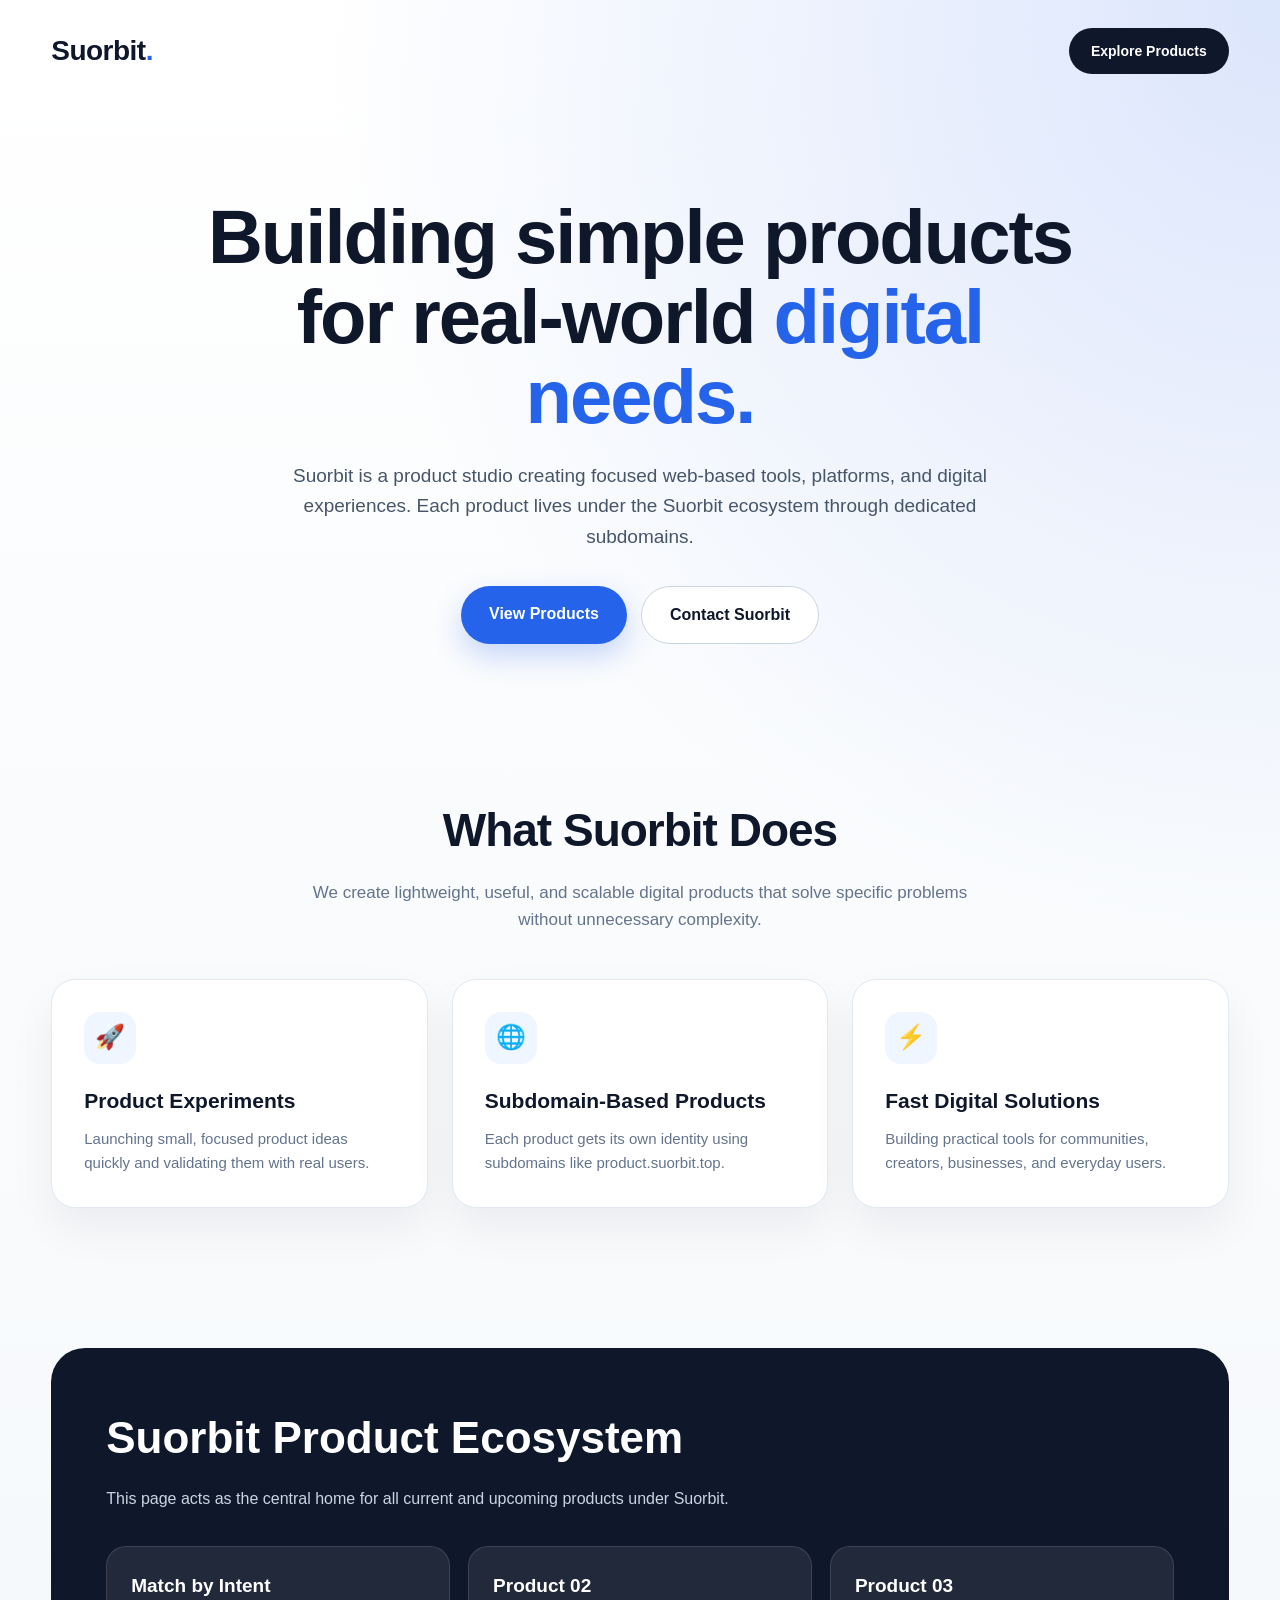
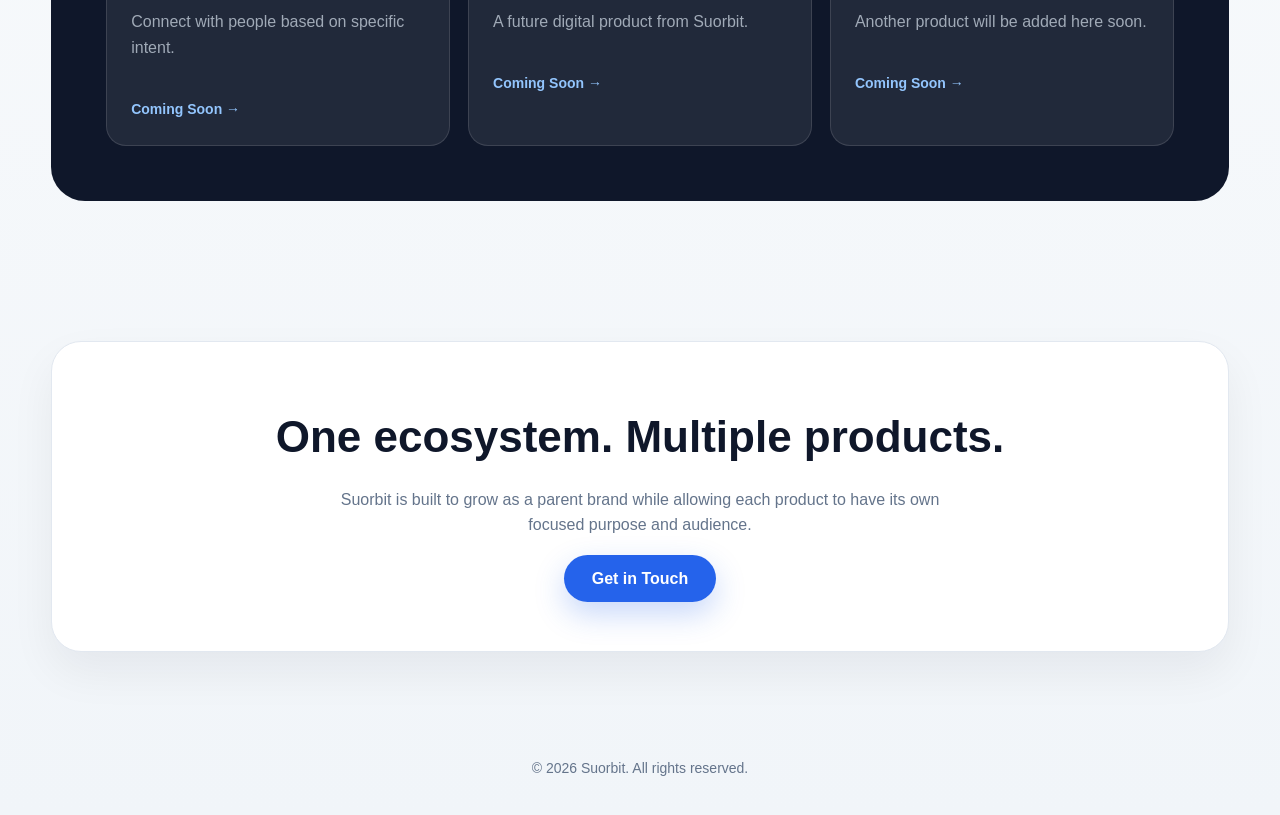
==== index.html @ 21090e5b "Add Google site verification to index.html Added Google site verification meta tag." ====
<!DOCTYPE html>
<html lang="en">
<head>
  <meta charset="UTF-8" />
  <meta name="viewport" content="width=device-width, initial-scale=1.0" />
  <meta name="google-site-verification" content="L-P5q7WkpsdTzauSTj3dtsSFNXE2TMRABO0tVKPsaGQ" />
  <title>Suorbit | Building Digital Products</title>

  <style>
    * {
      margin: 0;
      padding: 0;
      box-sizing: border-box;
    }

    body {
      font-family: Inter, Arial, sans-serif;
      background: #f8fafc;
      color: #0f172a;
      line-height: 1.6;
    }

    .suorbit-page {
      min-height: 100vh;
      background:
        radial-gradient(circle at top right, rgba(37, 99, 235, 0.16), transparent 35%),
        linear-gradient(180deg, #ffffff 0%, #f1f5f9 100%);
    }

    .container {
      width: min(1180px, 92%);
      margin: auto;
    }

    header {
      padding: 28px 0;
      display: flex;
      justify-content: space-between;
      align-items: center;
    }

    .logo {
      font-size: 28px;
      font-weight: 800;
      letter-spacing: -0.5px;
      color: #0f172a;
    }

    .logo span {
      color: #2563eb;
    }

    .nav-btn {
      text-decoration: none;
      background: #0f172a;
      color: #ffffff;
      padding: 12px 22px;
      border-radius: 999px;
      font-weight: 600;
      font-size: 14px;
    }

    .hero {
      padding: 95px 0 80px;
      text-align: center;
    }

    .badge {
      display: inline-block;
      background: #dbeafe;
      color: #1d4ed8;
      padding: 8px 18px;
      border-radius: 999px;
      font-size: 14px;
      font-weight: 700;
      margin-bottom: 24px;
    }

    .hero h1 {
      font-size: clamp(42px, 7vw, 76px);
      line-height: 1.05;
      letter-spacing: -2px;
      max-width: 900px;
      margin: 0 auto 24px;
    }

    .hero h1 span {
      color: #2563eb;
    }

    .hero p {
      font-size: 19px;
      color: #475569;
      max-width: 760px;
      margin: 0 auto 34px;
    }

    .hero-actions {
      display: flex;
      justify-content: center;
      gap: 14px;
      flex-wrap: wrap;
    }

    .primary-btn,
    .secondary-btn {
      text-decoration: none;
      padding: 15px 28px;
      border-radius: 999px;
      font-weight: 700;
      transition: 0.25s ease;
    }

    .primary-btn {
      background: #2563eb;
      color: #ffffff;
      box-shadow: 0 12px 30px rgba(37, 99, 235, 0.25);
    }

    .secondary-btn {
      background: #ffffff;
      color: #0f172a;
      border: 1px solid #cbd5e1;
    }

    .primary-btn:hover,
    .secondary-btn:hover {
      transform: translateY(-2px);
    }

    .section {
      padding: 70px 0;
    }

    .section-title {
      text-align: center;
      margin-bottom: 45px;
    }

    .section-title h2 {
      font-size: clamp(30px, 4vw, 46px);
      letter-spacing: -1px;
      margin-bottom: 12px;
    }

    .section-title p {
      color: #64748b;
      font-size: 17px;
      max-width: 680px;
      margin: auto;
    }

    .cards {
      display: grid;
      grid-template-columns: repeat(3, 1fr);
      gap: 24px;
    }

    .card {
      background: #ffffff;
      padding: 32px;
      border-radius: 24px;
      border: 1px solid #e2e8f0;
      box-shadow: 0 20px 45px rgba(15, 23, 42, 0.06);
    }

    .icon {
      width: 52px;
      height: 52px;
      border-radius: 16px;
      background: #eff6ff;
      color: #2563eb;
      display: flex;
      align-items: center;
      justify-content: center;
      font-size: 24px;
      margin-bottom: 20px;
    }

    .card h3 {
      font-size: 21px;
      margin-bottom: 10px;
    }

    .card p {
      color: #64748b;
      font-size: 15px;
    }

    .products {
      background: #0f172a;
      color: #ffffff;
      border-radius: 34px;
      padding: 55px;
    }

    .products h2 {
      font-size: clamp(30px, 4vw, 44px);
      margin-bottom: 12px;
    }

    .products p {
      color: #cbd5e1;
      max-width: 700px;
      margin-bottom: 35px;
    }

    .product-grid {
      display: grid;
      grid-template-columns: repeat(3, 1fr);
      gap: 18px;
    }

    .product-card {
      background: rgba(255, 255, 255, 0.08);
      border: 1px solid rgba(255, 255, 255, 0.12);
      padding: 24px;
      border-radius: 20px;
    }

    .product-card h3 {
      margin-bottom: 8px;
      font-size: 19px;
    }

    .product-card a {
      color: #93c5fd;
      text-decoration: none;
      font-size: 14px;
      font-weight: 700;
    }

    .coming {
      opacity: 0.75;
    }

    .cta {
      text-align: center;
      background: #ffffff;
      padding: 60px 30px;
      border-radius: 30px;
      border: 1px solid #e2e8f0;
      box-shadow: 0 20px 45px rgba(15, 23, 42, 0.06);
    }

    .cta h2 {
      font-size: clamp(30px, 4vw, 44px);
      margin-bottom: 14px;
    }

    .cta p {
      color: #64748b;
      max-width: 650px;
      margin: 0 auto 28px;
    }

    footer {
      text-align: center;
      padding: 35px 0;
      color: #64748b;
      font-size: 14px;
    }

    @media (max-width: 900px) {
      .cards,
      .product-grid {
        grid-template-columns: 1fr;
      }

      .products {
        padding: 35px 24px;
      }

      header {
        gap: 16px;
      }
    }
  </style>
</head>

<body>
  <div class="suorbit-page">
    <div class="container">
      <header>
        <div class="logo">Suorbit<span>.</span></div>
        <a href="#products" class="nav-btn">Explore Products</a>
      </header>

      <section class="hero">
        
        <h1>Building simple products for real-world <span>digital needs.</span></h1>
        <p>
          Suorbit is a product studio creating focused web-based tools, platforms, and digital experiences.
          Each product lives under the Suorbit ecosystem through dedicated subdomains.
        </p>

        <div class="hero-actions">
          <a href="#products" class="primary-btn">View Products</a>
          <a href="mailto:hello@suorbit.top" class="secondary-btn">Contact Suorbit</a>
        </div>
      </section>

      <section class="section">
        <div class="section-title">
          <h2>What Suorbit Does</h2>
          <p>
            We create lightweight, useful, and scalable digital products that solve specific problems without unnecessary complexity.
          </p>
        </div>

        <div class="cards">
          <div class="card">
            <div class="icon">🚀</div>
            <h3>Product Experiments</h3>
            <p>
              Launching small, focused product ideas quickly and validating them with real users.
            </p>
          </div>

          <div class="card">
            <div class="icon">🌐</div>
            <h3>Subdomain-Based Products</h3>
            <p>
              Each product gets its own identity using subdomains like product.suorbit.top.
            </p>
          </div>

          <div class="card">
            <div class="icon">⚡</div>
            <h3>Fast Digital Solutions</h3>
            <p>
              Building practical tools for communities, creators, businesses, and everyday users.
            </p>
          </div>
        </div>
      </section>

      <section class="section" id="products">
        <div class="products">
          <h2>Suorbit Product Ecosystem</h2>
          <p>
            This page acts as the central home for all current and upcoming products under Suorbit.
          </p>

          <div class="product-grid">
            <div class="product-card">
              <h3>Match by Intent</h3>
              <p class="coming">Connect with people based on specific intent.</p>
              <a href="#">Coming Soon →</a>
            </div>

            <div class="product-card">
              <h3>Product 02</h3>
              <p class="coming">A future digital product from Suorbit.</p>
              <a href="#">Coming Soon →</a>
            </div>

            <div class="product-card">
              <h3>Product 03</h3>
              <p class="coming">Another product will be added here soon.</p>
              <a href="#">Coming Soon →</a>
            </div>
          </div>
        </div>
      </section>

      <section class="section">
        <div class="cta">
          <h2>One ecosystem. Multiple products.</h2>
          <p>
            Suorbit is built to grow as a parent brand while allowing each product to have its own focused purpose and audience.
          </p>
          <a href="mailto:hello@suorbit.top" class="primary-btn">Get in Touch</a>
        </div>
      </section>

      <footer>
        © 2026 Suorbit. All rights reserved.
      </footer>
    </div>
  </div>
</body>

  <!-- Google tag (gtag.js) -->
<script async src="https://www.googletagmanager.com/gtag/js?id=G-ZZL707BH4H"></script>
<script>
  window.dataLayer = window.dataLayer || [];
  function gtag(){dataLayer.push(arguments);}
  gtag('js', new Date());

  gtag('config', 'G-ZZL707BH4H');
</script>
</html>
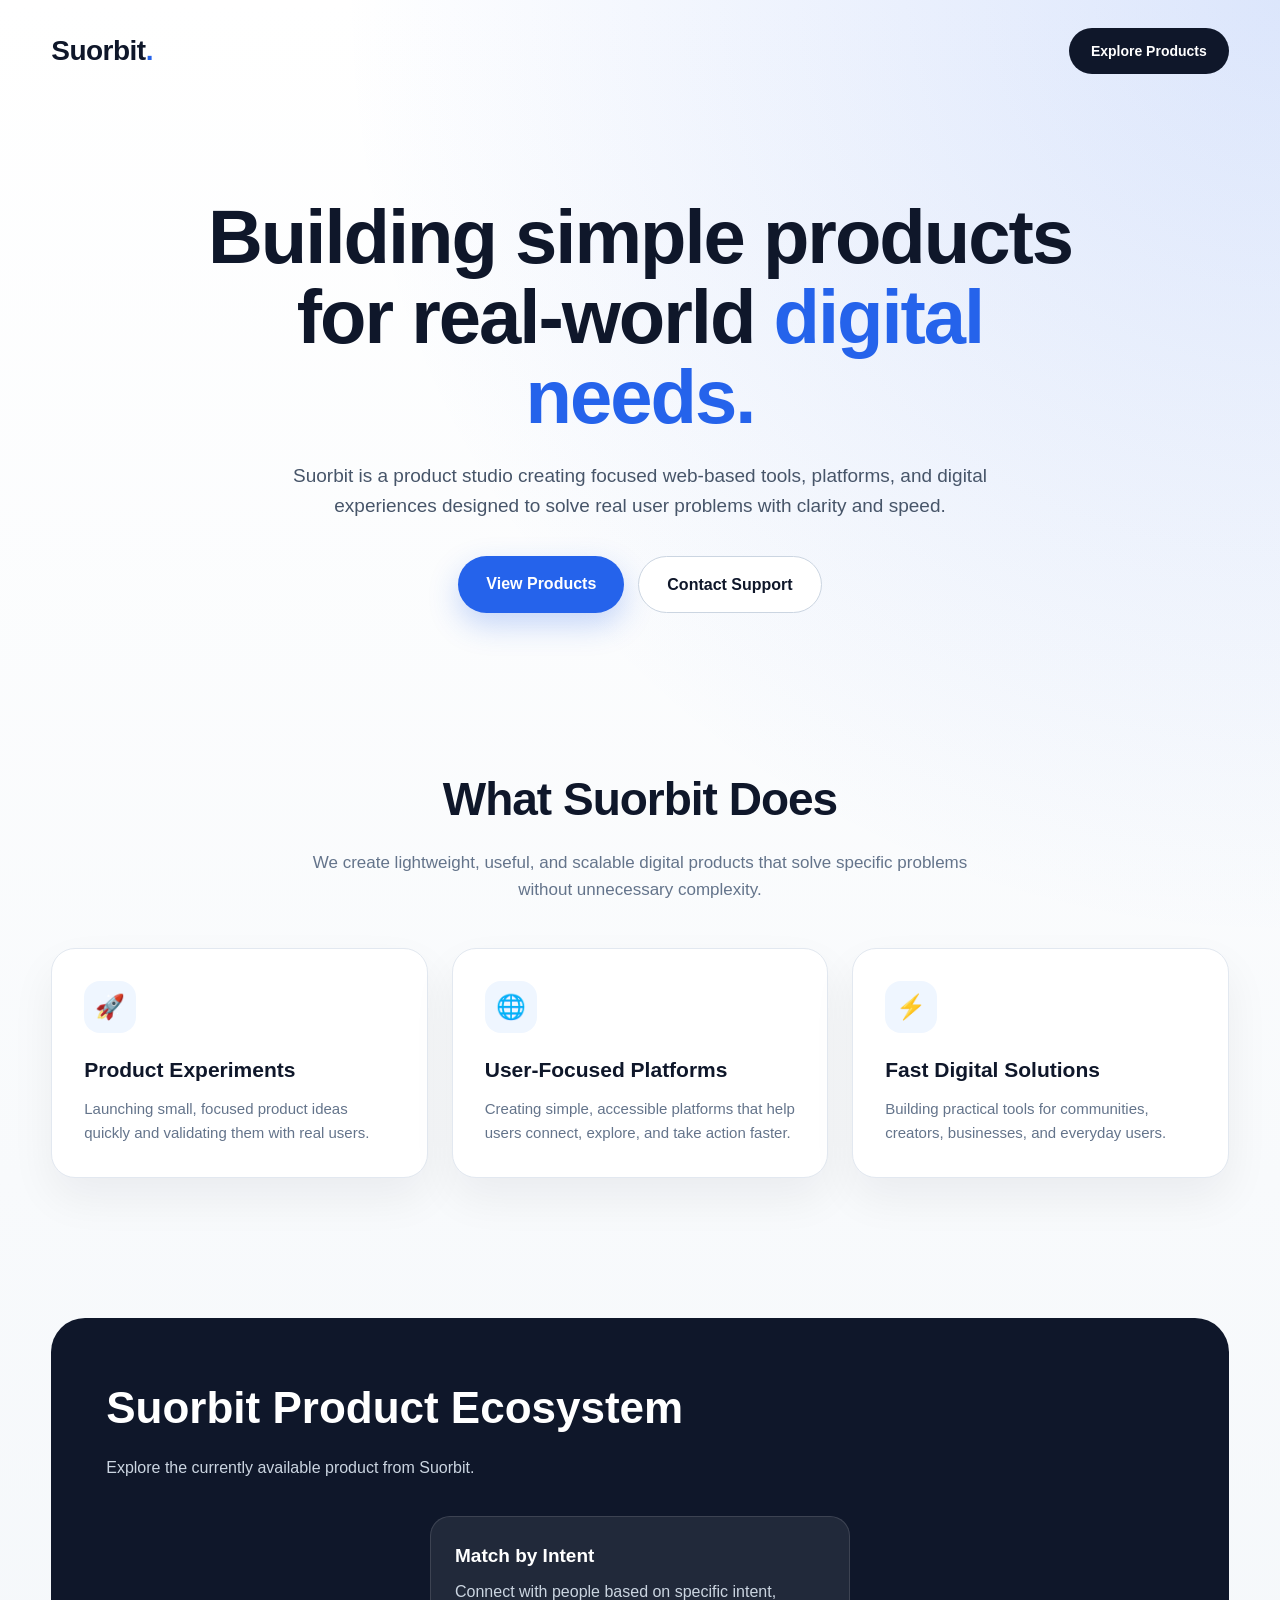
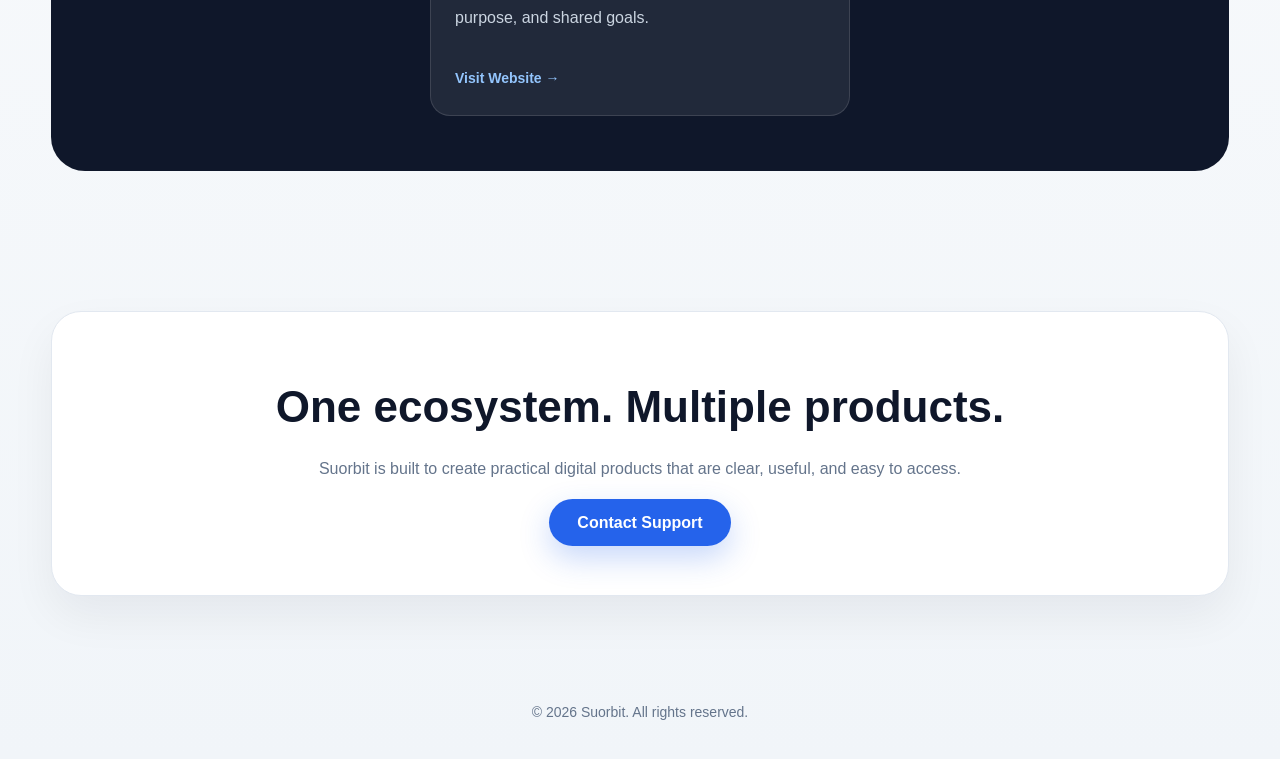
==== commit bbb42508: "update" ====
--- a/index.html
+++ b/index.html
@@ -218,6 +218,11 @@
       border-radius: 20px;
     }
 
+    .single-product {
+      grid-template-columns: minmax(280px, 420px);
+      justify-content: center;
+    }
+
     .product-card h3 {
       margin-bottom: 8px;
       font-size: 19px;
@@ -290,13 +295,13 @@
         
         <h1>Building simple products for real-world <span>digital needs.</span></h1>
         <p>
-          Suorbit is a product studio creating focused web-based tools, platforms, and digital experiences.
-          Each product lives under the Suorbit ecosystem through dedicated subdomains.
+          Suorbit is a product studio creating focused web-based tools, platforms, and digital experiences
+          designed to solve real user problems with clarity and speed.
         </p>
 
         <div class="hero-actions">
           <a href="#products" class="primary-btn">View Products</a>
-          <a href="mailto:hello@suorbit.top" class="secondary-btn">Contact Suorbit</a>
+          <a href="mailto:support@suorbit.top" class="secondary-btn">Contact Support</a>
         </div>
       </section>
 
@@ -319,9 +324,9 @@
 
           <div class="card">
             <div class="icon">🌐</div>
-            <h3>Subdomain-Based Products</h3>
+            <h3>User-Focused Platforms</h3>
             <p>
-              Each product gets its own identity using subdomains like product.suorbit.top.
+              Creating simple, accessible platforms that help users connect, explore, and take action faster.
             </p>
           </div>
 
@@ -339,26 +344,14 @@
         <div class="products">
           <h2>Suorbit Product Ecosystem</h2>
           <p>
-            This page acts as the central home for all current and upcoming products under Suorbit.
+            Explore the currently available product from Suorbit.
           </p>
 
-          <div class="product-grid">
+          <div class="product-grid single-product">
             <div class="product-card">
               <h3>Match by Intent</h3>
-              <p class="coming">Connect with people based on specific intent.</p>
-              <a href="#">Coming Soon →</a>
-            </div>
-
-            <div class="product-card">
-              <h3>Product 02</h3>
-              <p class="coming">A future digital product from Suorbit.</p>
-              <a href="#">Coming Soon →</a>
-            </div>
-
-            <div class="product-card">
-              <h3>Product 03</h3>
-              <p class="coming">Another product will be added here soon.</p>
-              <a href="#">Coming Soon →</a>
+              <p>Connect with people based on specific intent, purpose, and shared goals.</p>
+              <a href="https://matchbyintent.suorbit.top/" target="_blank" rel="noopener">Visit Website →</a>
             </div>
           </div>
         </div>
@@ -368,9 +361,9 @@
         <div class="cta">
           <h2>One ecosystem. Multiple products.</h2>
           <p>
-            Suorbit is built to grow as a parent brand while allowing each product to have its own focused purpose and audience.
+            Suorbit is built to create practical digital products that are clear, useful, and easy to access.
           </p>
-          <a href="mailto:hello@suorbit.top" class="primary-btn">Get in Touch</a>
+          <a href="mailto:support@suorbit.top" class="primary-btn">Contact Support</a>
         </div>
       </section>
 
@@ -390,4 +383,4 @@
 
   gtag('config', 'G-ZZL707BH4H');
 </script>
-</html>
+</html>
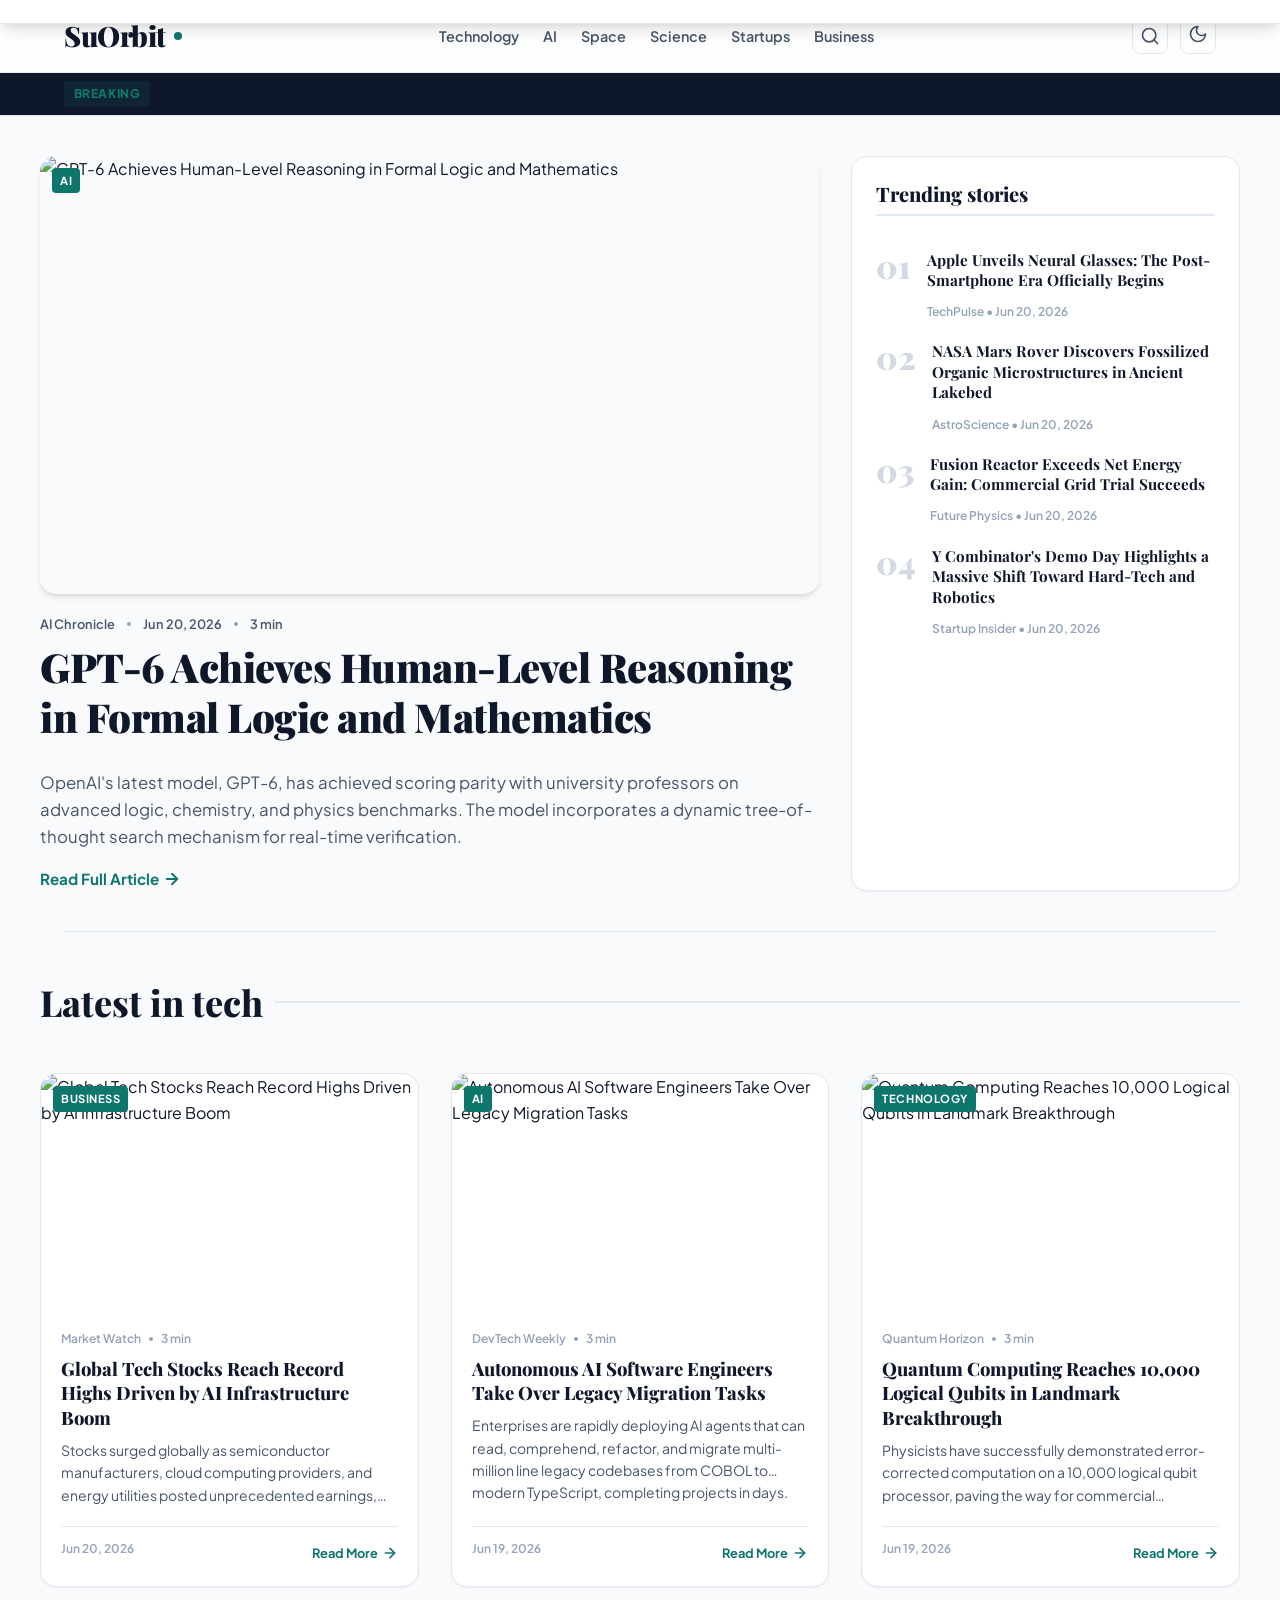
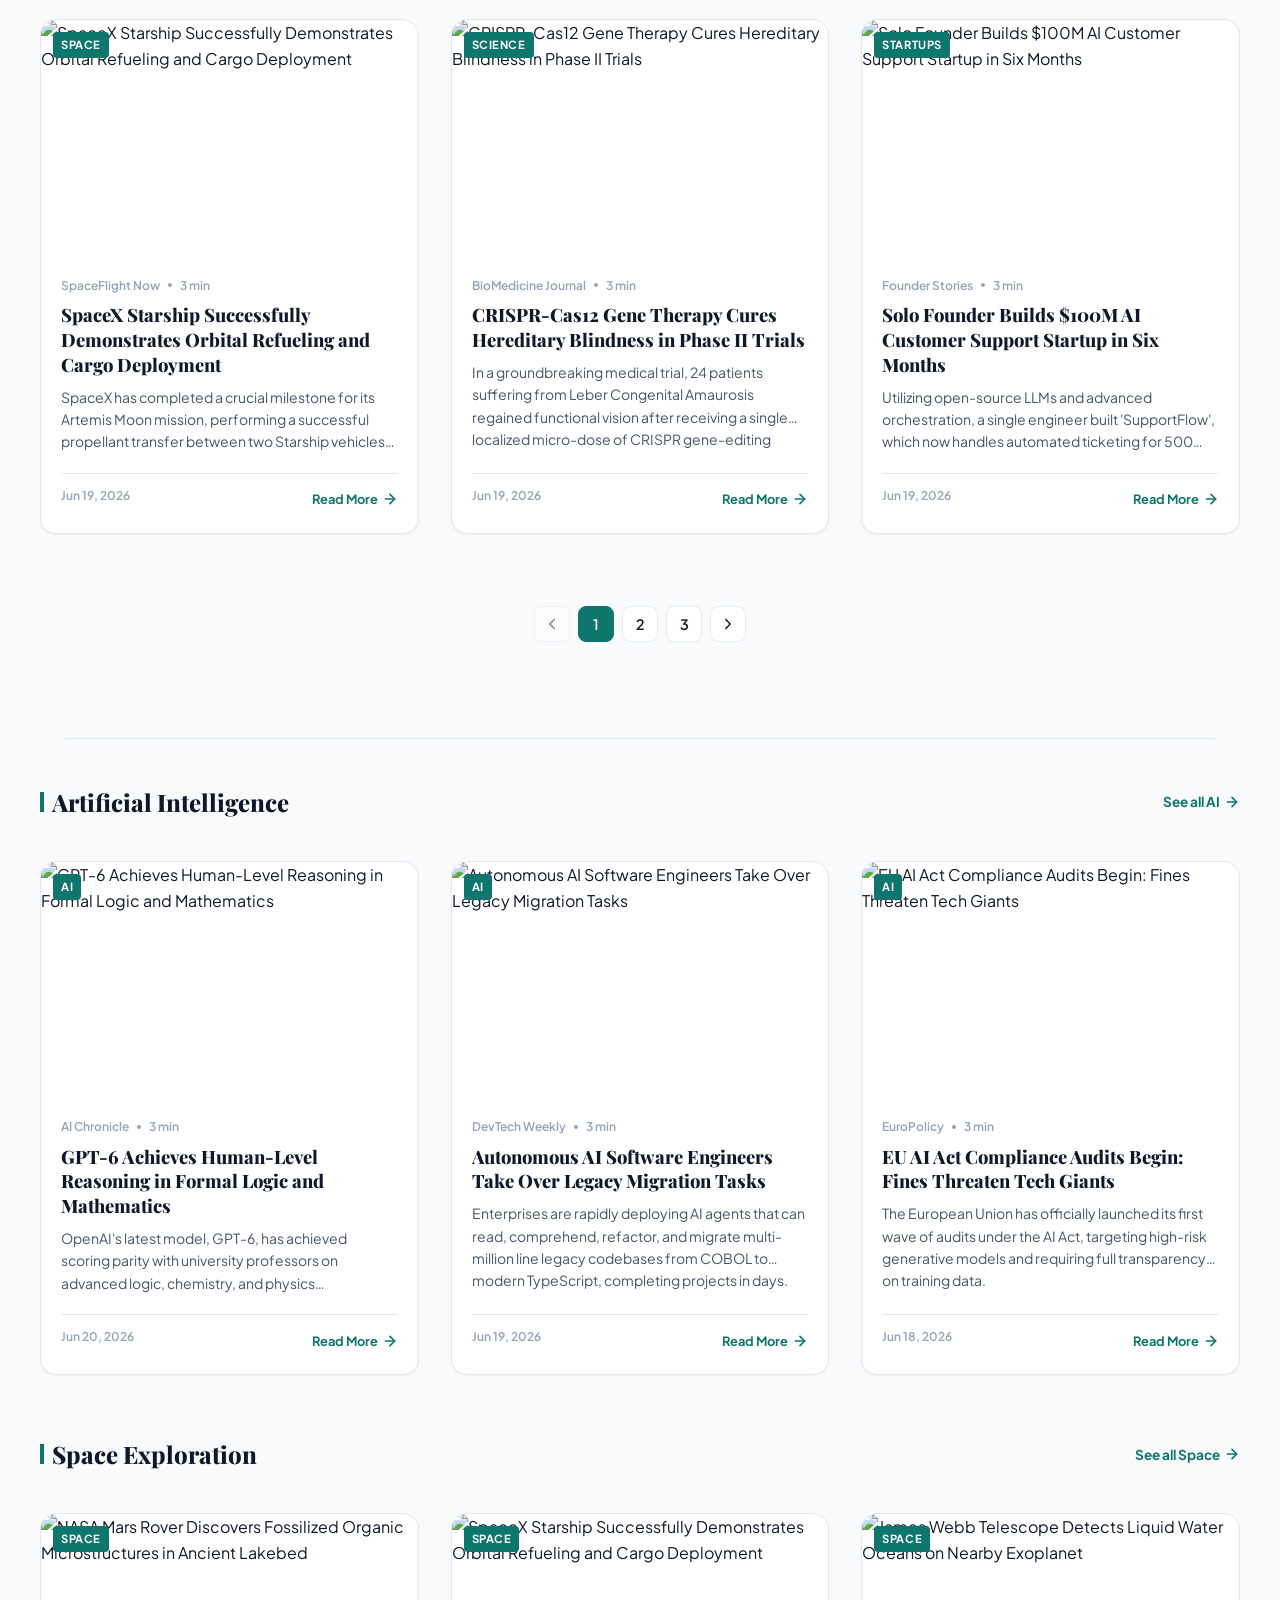
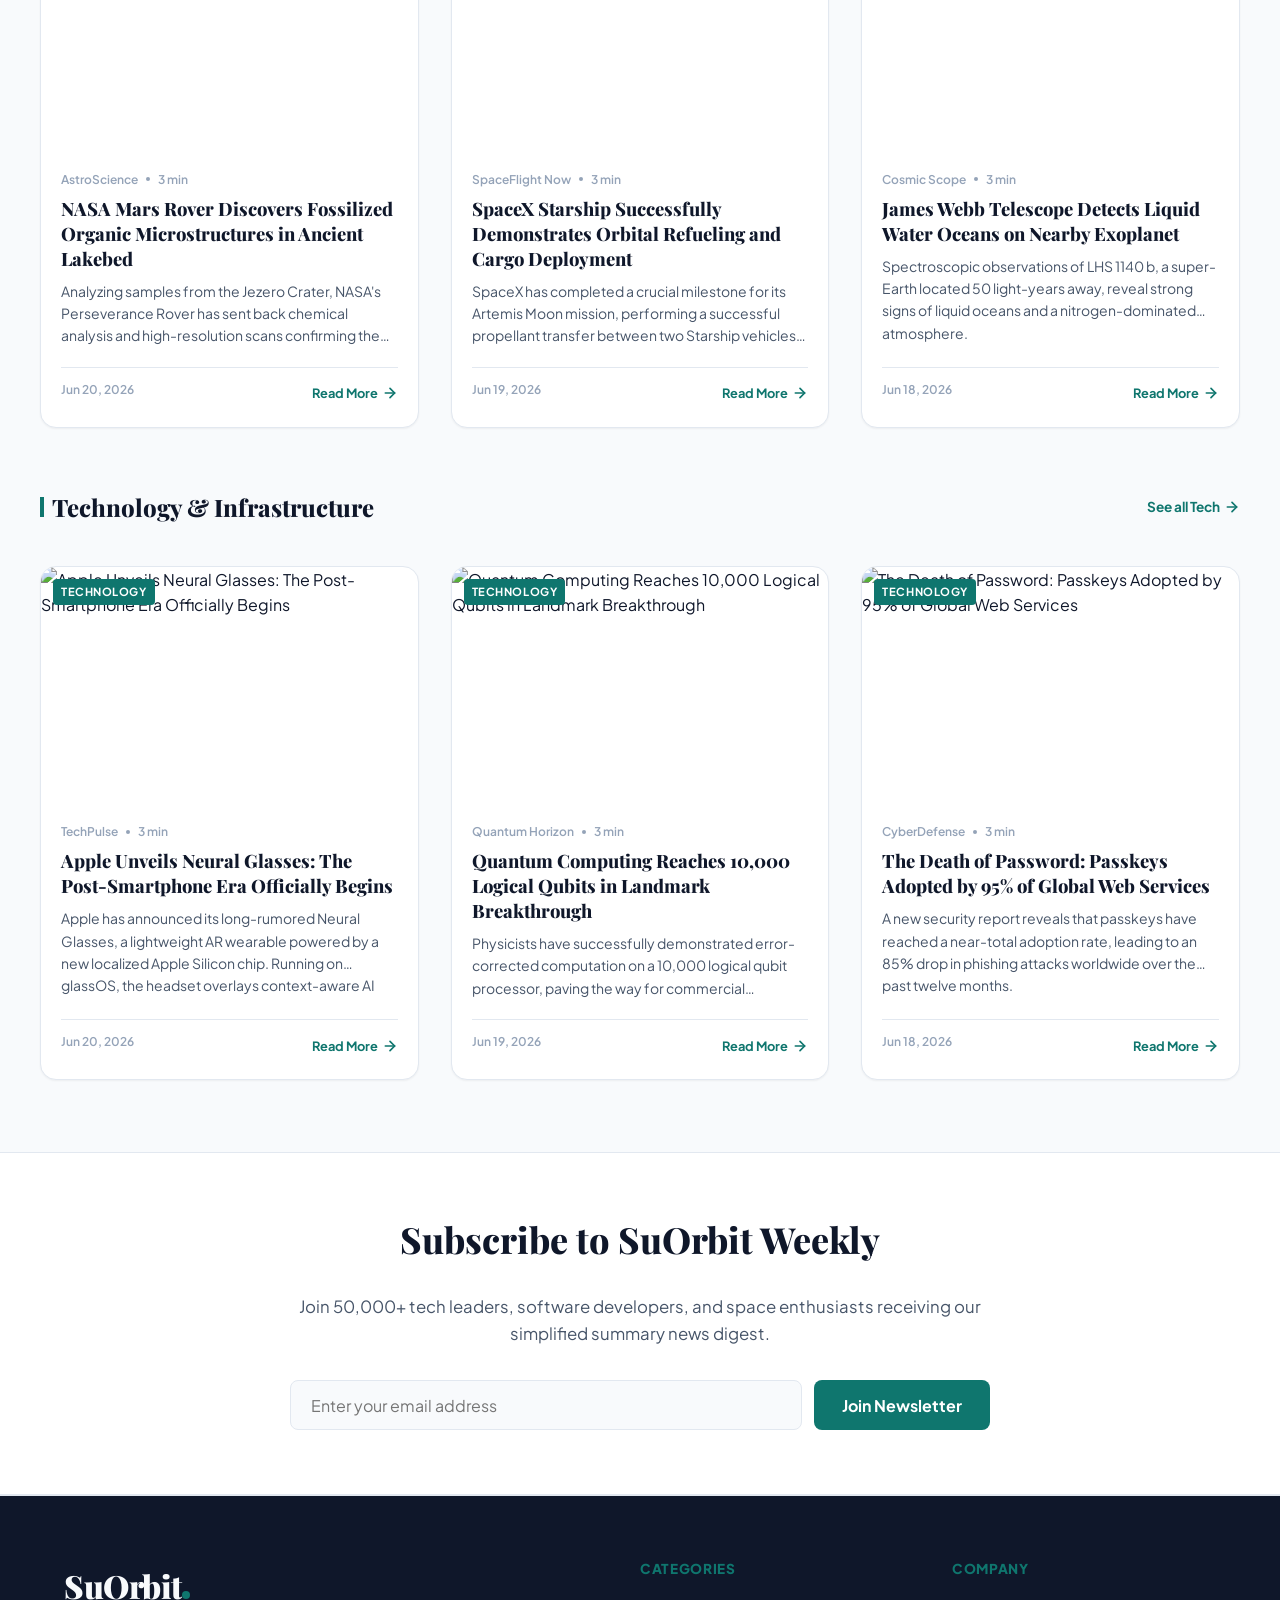
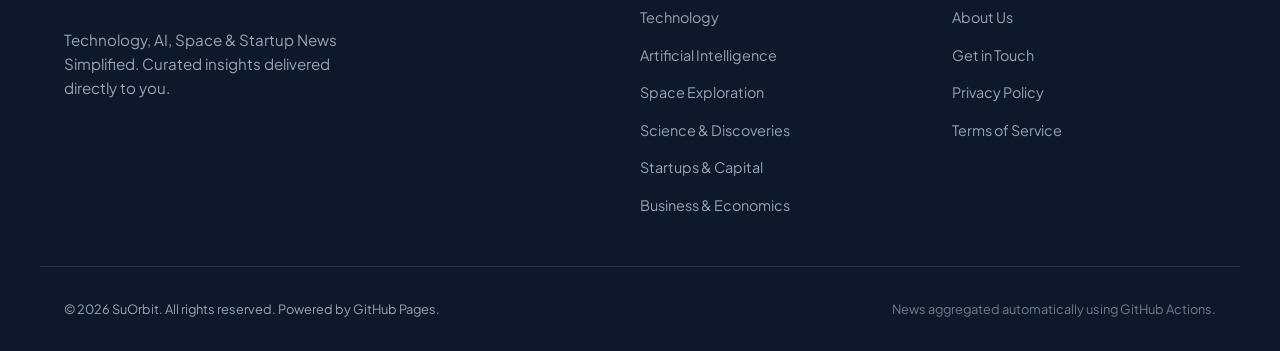
==== commit 9435b0c9: "feat: transform project into an automated, AI-driven news aggregation platform with structured site " ====
--- a/index.html
+++ b/index.html
@@ -1,386 +1,263 @@
 <!DOCTYPE html>
-<html lang="en">
+<html lang="en" data-theme="light">
 <head>
-  <meta charset="UTF-8" />
-  <meta name="viewport" content="width=device-width, initial-scale=1.0" />
-  <meta name="google-site-verification" content="L-P5q7WkpsdTzauSTj3dtsSFNXE2TMRABO0tVKPsaGQ" />
-  <title>Suorbit | Building Digital Products</title>
-
-  <style>
-    * {
-      margin: 0;
-      padding: 0;
-      box-sizing: border-box;
-    }
-
-    body {
-      font-family: Inter, Arial, sans-serif;
-      background: #f8fafc;
-      color: #0f172a;
-      line-height: 1.6;
-    }
-
-    .suorbit-page {
-      min-height: 100vh;
-      background:
-        radial-gradient(circle at top right, rgba(37, 99, 235, 0.16), transparent 35%),
-        linear-gradient(180deg, #ffffff 0%, #f1f5f9 100%);
-    }
-
-    .container {
-      width: min(1180px, 92%);
-      margin: auto;
-    }
-
-    header {
-      padding: 28px 0;
-      display: flex;
-      justify-content: space-between;
-      align-items: center;
-    }
-
-    .logo {
-      font-size: 28px;
-      font-weight: 800;
-      letter-spacing: -0.5px;
-      color: #0f172a;
-    }
-
-    .logo span {
-      color: #2563eb;
-    }
-
-    .nav-btn {
-      text-decoration: none;
-      background: #0f172a;
-      color: #ffffff;
-      padding: 12px 22px;
-      border-radius: 999px;
-      font-weight: 600;
-      font-size: 14px;
-    }
-
-    .hero {
-      padding: 95px 0 80px;
-      text-align: center;
-    }
-
-    .badge {
-      display: inline-block;
-      background: #dbeafe;
-      color: #1d4ed8;
-      padding: 8px 18px;
-      border-radius: 999px;
-      font-size: 14px;
-      font-weight: 700;
-      margin-bottom: 24px;
-    }
-
-    .hero h1 {
-      font-size: clamp(42px, 7vw, 76px);
-      line-height: 1.05;
-      letter-spacing: -2px;
-      max-width: 900px;
-      margin: 0 auto 24px;
-    }
-
-    .hero h1 span {
-      color: #2563eb;
-    }
-
-    .hero p {
-      font-size: 19px;
-      color: #475569;
-      max-width: 760px;
-      margin: 0 auto 34px;
-    }
-
-    .hero-actions {
-      display: flex;
-      justify-content: center;
-      gap: 14px;
-      flex-wrap: wrap;
-    }
-
-    .primary-btn,
-    .secondary-btn {
-      text-decoration: none;
-      padding: 15px 28px;
-      border-radius: 999px;
-      font-weight: 700;
-      transition: 0.25s ease;
-    }
-
-    .primary-btn {
-      background: #2563eb;
-      color: #ffffff;
-      box-shadow: 0 12px 30px rgba(37, 99, 235, 0.25);
-    }
-
-    .secondary-btn {
-      background: #ffffff;
-      color: #0f172a;
-      border: 1px solid #cbd5e1;
-    }
-
-    .primary-btn:hover,
-    .secondary-btn:hover {
-      transform: translateY(-2px);
-    }
-
-    .section {
-      padding: 70px 0;
-    }
-
-    .section-title {
-      text-align: center;
-      margin-bottom: 45px;
-    }
-
-    .section-title h2 {
-      font-size: clamp(30px, 4vw, 46px);
-      letter-spacing: -1px;
-      margin-bottom: 12px;
-    }
-
-    .section-title p {
-      color: #64748b;
-      font-size: 17px;
-      max-width: 680px;
-      margin: auto;
-    }
-
-    .cards {
-      display: grid;
-      grid-template-columns: repeat(3, 1fr);
-      gap: 24px;
-    }
-
-    .card {
-      background: #ffffff;
-      padding: 32px;
-      border-radius: 24px;
-      border: 1px solid #e2e8f0;
-      box-shadow: 0 20px 45px rgba(15, 23, 42, 0.06);
-    }
-
-    .icon {
-      width: 52px;
-      height: 52px;
-      border-radius: 16px;
-      background: #eff6ff;
-      color: #2563eb;
-      display: flex;
-      align-items: center;
-      justify-content: center;
-      font-size: 24px;
-      margin-bottom: 20px;
-    }
-
-    .card h3 {
-      font-size: 21px;
-      margin-bottom: 10px;
-    }
-
-    .card p {
-      color: #64748b;
-      font-size: 15px;
-    }
-
-    .products {
-      background: #0f172a;
-      color: #ffffff;
-      border-radius: 34px;
-      padding: 55px;
-    }
-
-    .products h2 {
-      font-size: clamp(30px, 4vw, 44px);
-      margin-bottom: 12px;
-    }
-
-    .products p {
-      color: #cbd5e1;
-      max-width: 700px;
-      margin-bottom: 35px;
-    }
-
-    .product-grid {
-      display: grid;
-      grid-template-columns: repeat(3, 1fr);
-      gap: 18px;
-    }
-
-    .product-card {
-      background: rgba(255, 255, 255, 0.08);
-      border: 1px solid rgba(255, 255, 255, 0.12);
-      padding: 24px;
-      border-radius: 20px;
-    }
-
-    .single-product {
-      grid-template-columns: minmax(280px, 420px);
-      justify-content: center;
-    }
-
-    .product-card h3 {
-      margin-bottom: 8px;
-      font-size: 19px;
-    }
-
-    .product-card a {
-      color: #93c5fd;
-      text-decoration: none;
-      font-size: 14px;
-      font-weight: 700;
-    }
-
-    .coming {
-      opacity: 0.75;
-    }
-
-    .cta {
-      text-align: center;
-      background: #ffffff;
-      padding: 60px 30px;
-      border-radius: 30px;
-      border: 1px solid #e2e8f0;
-      box-shadow: 0 20px 45px rgba(15, 23, 42, 0.06);
-    }
-
-    .cta h2 {
-      font-size: clamp(30px, 4vw, 44px);
-      margin-bottom: 14px;
-    }
-
-    .cta p {
-      color: #64748b;
-      max-width: 650px;
-      margin: 0 auto 28px;
-    }
-
-    footer {
-      text-align: center;
-      padding: 35px 0;
-      color: #64748b;
-      font-size: 14px;
-    }
-
-    @media (max-width: 900px) {
-      .cards,
-      .product-grid {
-        grid-template-columns: 1fr;
-      }
-
-      .products {
-        padding: 35px 24px;
-      }
-
-      header {
-        gap: 16px;
-      }
-    }
-  </style>
+  <meta charset="UTF-8">
+  <meta name="viewport" content="width=device-width, initial-scale=1.0">
+  
+  <!-- Primary SEO Meta Tags -->
+  <title>SuOrbit - Technology, AI, Space & Startup News Simplified</title>
+  <meta name="description" content="SuOrbit aggregates, summarizes, and simplifies the latest news in technology, artificial intelligence, spaceflight, science, startups, and finance. Stay informed with daily AI-assisted coverage.">
+  <link rel="canonical" href="https://nags-p.github.io/suorbit/index.html">
+  
+  <!-- Open Graph / Facebook -->
+  <meta property="og:type" content="website">
+  <meta property="og:url" content="https://nags-p.github.io/suorbit/index.html">
+  <meta property="og:title" content="SuOrbit - Technology, AI, Space & Startup News Simplified">
+  <meta property="og:description" content="Stay informed with automated, AI-assisted news curation on tech, space, startups, science, and markets.">
+  <meta property="og:image" content="https://images.unsplash.com/photo-1451187580459-43490279c0fa?w=1200&h=630&auto=format&fit=crop&q=80">
+
+  <!-- Twitter -->
+  <meta property="twitter:card" content="summary_large_image">
+  <meta property="twitter:url" content="https://nags-p.github.io/suorbit/index.html">
+  <meta property="twitter:title" content="SuOrbit - Technology, AI, Space & Startup News Simplified">
+  <meta property="twitter:description" content="Stay informed with automated, AI-assisted news curation on tech, space, startups, science, and markets.">
+  <meta property="twitter:image" content="https://images.unsplash.com/photo-1451187580459-43490279c0fa?w=1200&h=630&auto=format&fit=crop&q=80">
+
+  <!-- CSS & Favicon -->
+  <link rel="stylesheet" href="assets/css/style.css">
+  
+  <!-- JSON-LD Structured Data Schema -->
+  <script type="application/ld+json">
+  {
+    "@context": "https://schema.org",
+    "@type": "NewsMediaOrganization",
+    "name": "SuOrbit",
+    "url": "https://nags-p.github.io/suorbit/",
+    "logo": "https://nags-p.github.io/suorbit/assets/images/logo.png",
+    "sameAs": [
+      "https://twitter.com/suorbit",
+      "https://github.com/nags-p/suorbit"
+    ],
+    "publishingPrinciples": "https://nags-p.github.io/suorbit/about.html"
+  }
+  </script>
 </head>
-
 <body>
-  <div class="suorbit-page">
+
+  <!-- Sticky Header -->
+  <header class="header-wrapper" id="header-section">
+    <div class="container header-container">
+      <a href="index.html" class="logo-link" id="site-logo">
+        SuOrbit<span class="logo-dot"></span>
+      </a>
+      <nav class="desktop-nav" aria-label="Main Navigation">
+        <ul>
+          <li><a href="category.html?c=technology" class="nav-link" id="nav-tech">Technology</a></li>
+          <li><a href="category.html?c=ai" class="nav-link" id="nav-ai">AI</a></li>
+          <li><a href="category.html?c=space" class="nav-link" id="nav-space">Space</a></li>
+          <li><a href="category.html?c=science" class="nav-link" id="nav-science">Science</a></li>
+          <li><a href="category.html?c=startups" class="nav-link" id="nav-startups">Startups</a></li>
+          <li><a href="category.html?c=business" class="nav-link" id="nav-business">Business</a></li>
+        </ul>
+      </nav>
+      <div class="header-actions">
+        <button class="icon-btn search-toggle-btn" id="header-search-toggle" aria-label="Toggle Search">
+          <svg xmlns="http://www.w3.org/2000/svg" width="20" height="20" viewBox="0 0 24 24" fill="none" stroke="currentColor" stroke-width="2" stroke-linecap="round" stroke-linejoin="round"><circle cx="11" cy="11" r="8"/><path d="m21 21-4.3-4.3"/></svg>
+        </button>
+        <button class="icon-btn theme-toggle-btn" id="header-theme-toggle" aria-label="Toggle Theme">
+          <span class="theme-toggle-icon"></span>
+        </button>
+        <button class="icon-btn mobile-menu-toggle" id="header-menu-toggle" aria-label="Open Navigation Menu">
+          <svg xmlns="http://www.w3.org/2000/svg" width="20" height="20" viewBox="0 0 24 24" fill="none" stroke="currentColor" stroke-width="2" stroke-linecap="round" stroke-linejoin="round"><line x1="4" y1="12" x2="20" y2="12"/><line x1="4" y1="6" x2="20" y2="6"/><line x1="4" y1="18" x2="20" y2="18"/></svg>
+        </button>
+      </div>
+    </div>
+    
+    <!-- Search Overlay -->
+    <div class="search-overlay" id="search-overlay-container">
+      <div class="container search-container">
+        <form class="search-form-element" id="desktop-search-form" style="width: 100%;">
+          <div class="search-input-wrapper">
+            <svg xmlns="http://www.w3.org/2000/svg" width="20" height="20" viewBox="0 0 24 24" fill="none" stroke="currentColor" stroke-width="2" stroke-linecap="round" stroke-linejoin="round"><circle cx="11" cy="11" r="8"/><path d="m21 21-4.3-4.3"/></svg>
+            <input type="text" class="search-input-field" id="header-search-input" placeholder="Search by title, keyword, or tag..." aria-label="Search field">
+          </div>
+        </form>
+      </div>
+    </div>
+  </header>
+
+  <!-- Mobile Drawer Menu -->
+  <div class="drawer-overlay" id="drawer-overlay-bg"></div>
+  <aside class="mobile-drawer" id="mobile-drawer-container">
+    <div class="mobile-drawer-header">
+      <a href="index.html" class="logo-link">
+        SuOrbit<span class="logo-dot"></span>
+      </a>
+      <button class="icon-btn mobile-menu-close" id="header-menu-close" aria-label="Close Navigation Menu">
+        <svg xmlns="http://www.w3.org/2000/svg" width="20" height="20" viewBox="0 0 24 24" fill="none" stroke="currentColor" stroke-width="2" stroke-linecap="round" stroke-linejoin="round"><path d="M18 6 6 18"/><path d="m6 6 12 12"/></svg>
+      </button>
+    </div>
+    <nav class="mobile-nav-list" aria-label="Mobile Navigation">
+      <a href="category.html?c=technology" class="mobile-nav-link">Technology</a>
+      <a href="category.html?c=ai" class="mobile-nav-link">AI</a>
+      <a href="category.html?c=space" class="mobile-nav-link">Space</a>
+      <a href="category.html?c=science" class="mobile-nav-link">Science</a>
+      <a href="category.html?c=startups" class="mobile-nav-link">Startups</a>
+      <a href="category.html?c=business" class="mobile-nav-link">Business</a>
+      <hr style="border: 0; border-top: 1px solid var(--border); margin: 0.5rem 0;">
+      <a href="about.html" class="mobile-nav-link">About Us</a>
+      <a href="contact.html" class="mobile-nav-link">Contact</a>
+    </nav>
+  </aside>
+
+  <!-- Breaking News Ticker -->
+  <section class="ticker-wrapper" aria-label="Breaking News">
+    <div class="container ticker-container">
+      <span class="ticker-label">Breaking</span>
+      <div class="ticker-scroll" id="ticker-headlines">
+        <!-- Rendered dynamically -->
+        Loading breaking news feed...
+      </div>
+    </div>
+  </section>
+
+  <!-- Main Hero Grid -->
+  <main class="container hero-section">
+    <div class="hero-grid">
+      <!-- Left: Featured Story -->
+      <section id="featured-story-wrapper" aria-label="Featured Story">
+        <div style="padding: 4rem 0; text-align: center; border: 1px solid var(--border); border-radius: var(--radius-lg); background-color: var(--bg-secondary);">
+          <p>Loading featured story...</p>
+        </div>
+      </section>
+
+      <!-- Right: Trending News -->
+      <aside class="trending-sidebar" aria-label="Trending News">
+        <h3 class="trending-title">Trending stories</h3>
+        <div class="trending-list" id="trending-list-wrapper">
+          <p style="color: var(--text-muted);">Loading trending list...</p>
+        </div>
+      </aside>
+    </div>
+  </main>
+
+  <!-- Divider -->
+  <div class="container"><hr style="border: 0; border-top: 1px solid var(--border);"></div>
+
+  <!-- Latest News Section -->
+  <section class="container" style="padding: 3rem 0;" aria-label="Latest News Grid">
+    <h2 class="section-title" id="latest-heading">Latest in tech</h2>
+    <div class="news-grid" id="latest-news-grid">
+      <!-- Renders article cards -->
+    </div>
+    <!-- Pagination buttons -->
+    <div class="pagination-container" id="grid-pagination" style="display: none;"></div>
+  </section>
+
+  <!-- Divider -->
+  <div class="container"><hr style="border: 0; border-top: 1px solid var(--border);"></div>
+
+  <!-- Category Block Summaries -->
+  <section class="container category-sections-wrapper" aria-label="News Categories">
+    <div class="category-blocks-grid">
+      
+      <!-- AI Category block -->
+      <div class="category-block">
+        <div class="category-block-header">
+          <h3 class="category-block-title">Artificial Intelligence</h3>
+          <a href="category.html?c=ai" class="view-all-link">
+            See all AI
+            <svg xmlns="http://www.w3.org/2000/svg" width="16" height="16" viewBox="0 0 24 24" fill="none" stroke="currentColor" stroke-width="2.5" stroke-linecap="round" stroke-linejoin="round"><path d="M5 12h14"/><path d="m12 5 7 7-7 7"/></svg>
+          </a>
+        </div>
+        <div class="news-grid" id="category-preview-ai">
+          <!-- Populated dynamically -->
+        </div>
+      </div>
+
+      <!-- Space Category block -->
+      <div class="category-block">
+        <div class="category-block-header">
+          <h3 class="category-block-title">Space Exploration</h3>
+          <a href="category.html?c=space" class="view-all-link">
+            See all Space
+            <svg xmlns="http://www.w3.org/2000/svg" width="16" height="16" viewBox="0 0 24 24" fill="none" stroke="currentColor" stroke-width="2.5" stroke-linecap="round" stroke-linejoin="round"><path d="M5 12h14"/><path d="m12 5 7 7-7 7"/></svg>
+          </a>
+        </div>
+        <div class="news-grid" id="category-preview-space">
+          <!-- Populated dynamically -->
+        </div>
+      </div>
+
+      <!-- Technology Category block -->
+      <div class="category-block">
+        <div class="category-block-header">
+          <h3 class="category-block-title">Technology & Infrastructure</h3>
+          <a href="category.html?c=technology" class="view-all-link">
+            See all Tech
+            <svg xmlns="http://www.w3.org/2000/svg" width="16" height="16" viewBox="0 0 24 24" fill="none" stroke="currentColor" stroke-width="2.5" stroke-linecap="round" stroke-linejoin="round"><path d="M5 12h14"/><path d="m12 5 7 7-7 7"/></svg>
+          </a>
+        </div>
+        <div class="news-grid" id="category-preview-technology">
+          <!-- Populated dynamically -->
+        </div>
+      </div>
+
+    </div>
+  </section>
+
+  <!-- Newsletter signup section -->
+  <section class="newsletter-section" aria-label="Newsletter Subscription">
     <div class="container">
-      <header>
-        <div class="logo">Suorbit<span>.</span></div>
-        <a href="#products" class="nav-btn">Explore Products</a>
-      </header>
-
-      <section class="hero">
-        
-        <h1>Building simple products for real-world <span>digital needs.</span></h1>
-        <p>
-          Suorbit is a product studio creating focused web-based tools, platforms, and digital experiences
-          designed to solve real user problems with clarity and speed.
-        </p>
-
-        <div class="hero-actions">
-          <a href="#products" class="primary-btn">View Products</a>
-          <a href="mailto:support@suorbit.top" class="secondary-btn">Contact Support</a>
-        </div>
-      </section>
-
-      <section class="section">
-        <div class="section-title">
-          <h2>What Suorbit Does</h2>
-          <p>
-            We create lightweight, useful, and scalable digital products that solve specific problems without unnecessary complexity.
-          </p>
-        </div>
-
-        <div class="cards">
-          <div class="card">
-            <div class="icon">🚀</div>
-            <h3>Product Experiments</h3>
-            <p>
-              Launching small, focused product ideas quickly and validating them with real users.
-            </p>
-          </div>
-
-          <div class="card">
-            <div class="icon">🌐</div>
-            <h3>User-Focused Platforms</h3>
-            <p>
-              Creating simple, accessible platforms that help users connect, explore, and take action faster.
-            </p>
-          </div>
-
-          <div class="card">
-            <div class="icon">⚡</div>
-            <h3>Fast Digital Solutions</h3>
-            <p>
-              Building practical tools for communities, creators, businesses, and everyday users.
-            </p>
-          </div>
-        </div>
-      </section>
-
-      <section class="section" id="products">
-        <div class="products">
-          <h2>Suorbit Product Ecosystem</h2>
-          <p>
-            Explore the currently available product from Suorbit.
-          </p>
-
-          <div class="product-grid single-product">
-            <div class="product-card">
-              <h3>Match by Intent</h3>
-              <p>Connect with people based on specific intent, purpose, and shared goals.</p>
-              <a href="https://matchbyintent.suorbit.top/" target="_blank" rel="noopener">Visit Website →</a>
-            </div>
-          </div>
-        </div>
-      </section>
-
-      <section class="section">
-        <div class="cta">
-          <h2>One ecosystem. Multiple products.</h2>
-          <p>
-            Suorbit is built to create practical digital products that are clear, useful, and easy to access.
-          </p>
-          <a href="mailto:support@suorbit.top" class="primary-btn">Contact Support</a>
-        </div>
-      </section>
-
-      <footer>
-        © 2026 Suorbit. All rights reserved.
-      </footer>
-    </div>
-  </div>
+      <div class="newsletter-card">
+        <h2 class="newsletter-title">Subscribe to SuOrbit Weekly</h2>
+        <p class="newsletter-desc">Join 50,000+ tech leaders, software developers, and space enthusiasts receiving our simplified summary news digest.</p>
+        <form class="newsletter-form" id="home-newsletter-form">
+          <input type="email" class="newsletter-input" placeholder="Enter your email address" required aria-label="Email address field">
+          <button type="submit" class="newsletter-btn">Join Newsletter</button>
+        </form>
+      </div>
+    </div>
+  </section>
+
+  <!-- Footer -->
+  <footer class="site-footer" id="footer-section">
+    <div class="container footer-grid">
+      <div class="footer-brand">
+        <a href="index.html" class="footer-logo">
+          SuOrbit<span class="logo-dot"></span>
+        </a>
+        <p class="footer-tagline">Technology, AI, Space & Startup News Simplified. Curated insights delivered directly to you.</p>
+      </div>
+      <div class="footer-links-col">
+        <h4 class="footer-links-title">Categories</h4>
+        <ul class="footer-links-list">
+          <li><a href="category.html?c=technology">Technology</a></li>
+          <li><a href="category.html?c=ai">Artificial Intelligence</a></li>
+          <li><a href="category.html?c=space">Space Exploration</a></li>
+          <li><a href="category.html?c=science">Science & Discoveries</a></li>
+          <li><a href="category.html?c=startups">Startups & Capital</a></li>
+          <li><a href="category.html?c=business">Business & Economics</a></li>
+        </ul>
+      </div>
+      <div class="footer-links-col">
+        <h4 class="footer-links-title">Company</h4>
+        <ul class="footer-links-list">
+          <li><a href="about.html">About Us</a></li>
+          <li><a href="contact.html">Get in Touch</a></li>
+          <li><a href="privacy.html">Privacy Policy</a></li>
+          <li><a href="terms.html">Terms of Service</a></li>
+        </ul>
+      </div>
+    </div>
+    <div class="container footer-bottom">
+      <p>&copy; 2026 SuOrbit. All rights reserved. Powered by GitHub Pages.</p>
+      <p style="opacity: 0.7;">News aggregated automatically using GitHub Actions.</p>
+    </div>
+  </footer>
+
+  <!-- Scripts -->
+  <script src="assets/js/main.js"></script>
+  <script src="assets/js/home.js"></script>
 </body>
-
-  <!-- Google tag (gtag.js) -->
-<script async src="https://www.googletagmanager.com/gtag/js?id=G-ZZL707BH4H"></script>
-<script>
-  window.dataLayer = window.dataLayer || [];
-  function gtag(){dataLayer.push(arguments);}
-  gtag('js', new Date());
-
-  gtag('config', 'G-ZZL707BH4H');
-</script>
-</html>+</html>
--- a/assets/css/style.css
+++ b/assets/css/style.css
@@ -0,0 +1,1640 @@
+@import url('https://fonts.googleapis.com/css2?family=Playfair+Display:ital,wght@0,400..900;1,400..900&family=Plus+Jakarta+Sans:ital,wght@0,200..800;1,200..800&display=swap');
+
+/* ==========================================================================
+   Design System & Variables
+   ========================================================================== */
+:root {
+  /* Fonts */
+  --font-heading: 'Playfair Display', Georgia, serif;
+  --font-body: 'Plus Jakarta Sans', system-ui, -apple-system, sans-serif;
+
+  /* Color Palette - Light Mode Default */
+  --bg-primary: #f8fafc;        /* slate-50 */
+  --bg-secondary: #ffffff;      /* pure white */
+  --bg-tertiary: #f1f5f9;       /* slate-100 */
+  --text-primary: #0f172a;      /* slate-900 */
+  --text-secondary: #475569;    /* slate-600 */
+  --text-muted: #94a3b8;        /* slate-400 */
+  
+  --primary: #0f766e;           /* teal-700 */
+  --primary-hover: #0d9488;     /* teal-600 */
+  --primary-rgb: 15, 118, 110;
+  
+  --accent: #ea580c;            /* orange-600 */
+  --accent-rgb: 234, 88, 12;
+
+  --border: #e2e8f0;            /* slate-200 */
+  --border-focus: #94a3b8;
+  --shadow-sm: 0 1px 2px 0 rgba(0, 0, 0, 0.05);
+  --shadow-md: 0 4px 6px -1px rgba(0, 0, 0, 0.1), 0 2px 4px -2px rgba(0, 0, 0, 0.1);
+  --shadow-lg: 0 10px 15px -3px rgba(0, 0, 0, 0.1), 0 4px 6px -4px rgba(0, 0, 0, 0.1);
+  
+  --ticker-bg: #0f172a;
+  --ticker-text: #f8fafc;
+  
+  --glass-bg: rgba(255, 255, 255, 0.75);
+  --glass-border: rgba(226, 232, 240, 0.8);
+  
+  --transition: all 0.3s cubic-bezier(0.4, 0, 0.2, 1);
+  --radius-sm: 4px;
+  --radius-md: 8px;
+  --radius-lg: 16px;
+  --radius-full: 9999px;
+  
+  --max-width: 1200px;
+}
+
+[data-theme="dark"] {
+  /* Color Palette - Dark Mode */
+  --bg-primary: #09090b;        /* zinc-950 (true black-ish) */
+  --bg-secondary: #18181b;      /* zinc-900 (surface bg) */
+  --bg-tertiary: #27272a;       /* zinc-800 */
+  --text-primary: #f4f4f5;      /* zinc-100 */
+  --text-secondary: #a1a1aa;    /* zinc-400 */
+  --text-muted: #71717a;        /* zinc-500 */
+  
+  --primary: #06b6d4;           /* cyan-500 */
+  --primary-hover: #22d3ee;     /* cyan-400 */
+  --primary-rgb: 6, 182, 212;
+  
+  --accent: #a855f7;            /* purple-500 */
+  --accent-rgb: 168, 85, 247;
+
+  --border: #27272a;            /* zinc-800 */
+  --border-focus: #52525b;
+  --shadow-sm: 0 1px 2px 0 rgba(0, 0, 0, 0.5);
+  --shadow-md: 0 4px 6px -1px rgba(0, 0, 0, 0.3), 0 2px 4px -2px rgba(0, 0, 0, 0.3);
+  --shadow-lg: 0 10px 15px -3px rgba(0, 0, 0, 0.4), 0 4px 6px -4px rgba(0, 0, 0, 0.4);
+  
+  --ticker-bg: #18181b;
+  --ticker-text: #f4f4f5;
+  
+  --glass-bg: rgba(24, 24, 27, 0.75);
+  --glass-border: rgba(39, 39, 42, 0.8);
+}
+
+/* ==========================================================================
+   Global Resets & Base
+   ========================================================================== */
+*, *::before, *::after {
+  box-sizing: border-box;
+  margin: 0;
+  padding: 0;
+}
+
+html {
+  font-size: 16px;
+  scroll-behavior: smooth;
+}
+
+body {
+  font-family: var(--font-body);
+  background-color: var(--bg-primary);
+  color: var(--text-primary);
+  line-height: 1.6;
+  -webkit-font-smoothing: antialiased;
+  -moz-osx-font-smoothing: grayscale;
+  transition: background-color 0.3s ease, color 0.3s ease;
+  overflow-x: hidden;
+  display: flex;
+  flex-direction: column;
+  min-height: 100vh;
+}
+
+a {
+  color: inherit;
+  text-decoration: none;
+  transition: var(--transition);
+}
+
+img {
+  max-width: 100%;
+  height: auto;
+  display: block;
+  object-fit: cover;
+}
+
+button, input, textarea, select {
+  font-family: inherit;
+  font-size: inherit;
+  color: inherit;
+  background: none;
+  border: none;
+  outline: none;
+}
+
+button {
+  cursor: pointer;
+}
+
+ul {
+  list-style: none;
+}
+
+.container {
+  width: 100%;
+  max-width: var(--max-width);
+  margin: 0 auto;
+  padding: 0 1.5rem;
+}
+
+/* Custom Scrollbar */
+::-webkit-scrollbar {
+  width: 8px;
+}
+::-webkit-scrollbar-track {
+  background: var(--bg-primary);
+}
+::-webkit-scrollbar-thumb {
+  background: var(--border);
+  border-radius: var(--radius-full);
+}
+::-webkit-scrollbar-thumb:hover {
+  background: var(--text-muted);
+}
+
+/* ==========================================================================
+   Typography Utilities
+   ========================================================================== */
+h1, h2, h3, h4, h5, h6 {
+  font-family: var(--font-heading);
+  font-weight: 800;
+  line-height: 1.25;
+  color: var(--text-primary);
+  margin-bottom: 0.5em;
+}
+
+.eyebrow {
+  font-family: var(--font-body);
+  font-size: 0.75rem;
+  font-weight: 700;
+  text-transform: uppercase;
+  letter-spacing: 0.1em;
+  color: var(--primary);
+  display: inline-block;
+  margin-bottom: 0.5rem;
+}
+
+.section-title {
+  font-size: 2.25rem;
+  margin-bottom: 1.5rem;
+  position: relative;
+  display: flex;
+  align-items: center;
+  gap: 0.75rem;
+}
+
+.section-title::after {
+  content: '';
+  flex-grow: 1;
+  height: 2px;
+  background: var(--border);
+}
+
+/* ==========================================================================
+   Header & Navigation
+   ========================================================================== */
+.header-wrapper {
+  position: sticky;
+  top: 0;
+  z-index: 100;
+  background-color: var(--glass-bg);
+  backdrop-filter: blur(12px);
+  -webkit-backdrop-filter: blur(12px);
+  border-bottom: 1px solid var(--glass-border);
+  transition: var(--transition);
+}
+
+.header-wrapper.scrolled {
+  padding: 0.25rem 0;
+  box-shadow: var(--shadow-md);
+}
+
+.header-container {
+  display: flex;
+  align-items: center;
+  justify-content: space-between;
+  height: 4.5rem;
+}
+
+.logo-link {
+  display: flex;
+  align-items: center;
+  gap: 0.5rem;
+  font-family: var(--font-heading);
+  font-size: 1.75rem;
+  font-weight: 900;
+  letter-spacing: -0.5px;
+  color: var(--text-primary);
+}
+
+.logo-dot {
+  width: 8px;
+  height: 8px;
+  background-color: var(--primary);
+  border-radius: var(--radius-full);
+  display: inline-block;
+}
+
+/* Desktop Nav */
+.desktop-nav {
+  display: none;
+}
+
+.desktop-nav ul {
+  display: flex;
+  align-items: center;
+  gap: 1.5rem;
+}
+
+.nav-link {
+  font-size: 0.9rem;
+  font-weight: 600;
+  color: var(--text-secondary);
+  position: relative;
+  padding: 0.25rem 0;
+}
+
+.nav-link:hover, .nav-link.active {
+  color: var(--text-primary);
+}
+
+.nav-link::after {
+  content: '';
+  position: absolute;
+  bottom: 0;
+  left: 0;
+  width: 0;
+  height: 2px;
+  background-color: var(--primary);
+  transition: var(--transition);
+}
+
+.nav-link:hover::after, .nav-link.active::after {
+  width: 100%;
+}
+
+/* Actions Menu */
+.header-actions {
+  display: flex;
+  align-items: center;
+  gap: 0.75rem;
+}
+
+.icon-btn {
+  display: flex;
+  align-items: center;
+  justify-content: center;
+  width: 2.25rem;
+  height: 2.25rem;
+  border-radius: var(--radius-md);
+  border: 1px solid var(--border);
+  color: var(--text-secondary);
+  background-color: var(--bg-secondary);
+  transition: var(--transition);
+}
+
+.icon-btn:hover {
+  background-color: var(--bg-tertiary);
+  color: var(--text-primary);
+  border-color: var(--border-focus);
+}
+
+/* Hamburger Toggle */
+.mobile-menu-toggle {
+  display: flex;
+}
+
+/* Mobile Nav Drawer */
+.mobile-drawer {
+  position: fixed;
+  top: 0;
+  right: -100%;
+  width: 85%;
+  max-width: 320px;
+  height: 100vh;
+  background-color: var(--bg-secondary);
+  box-shadow: var(--shadow-lg);
+  z-index: 1000;
+  padding: 2rem 1.5rem;
+  display: flex;
+  flex-direction: column;
+  gap: 2rem;
+  transition: right 0.4s cubic-bezier(0.4, 0, 0.2, 1);
+}
+
+.mobile-drawer.open {
+  right: 0;
+}
+
+.mobile-drawer-header {
+  display: flex;
+  align-items: center;
+  justify-content: space-between;
+}
+
+.mobile-nav-list {
+  display: flex;
+  flex-direction: column;
+  gap: 1.25rem;
+}
+
+.mobile-nav-link {
+  font-size: 1.1rem;
+  font-weight: 700;
+  color: var(--text-secondary);
+}
+
+.mobile-nav-link:hover, .mobile-nav-link.active {
+  color: var(--primary);
+}
+
+.drawer-overlay {
+  position: fixed;
+  top: 0;
+  left: 0;
+  width: 100vw;
+  height: 100vh;
+  background-color: rgba(0, 0, 0, 0.5);
+  backdrop-filter: blur(4px);
+  z-index: 999;
+  display: none;
+  opacity: 0;
+  transition: opacity 0.3s ease;
+}
+
+.drawer-overlay.open {
+  display: block;
+  opacity: 1;
+}
+
+/* ==========================================================================
+   Header Search Bar Overlay
+   ========================================================================== */
+.search-overlay {
+  position: fixed;
+  top: -100%;
+  left: 0;
+  width: 100%;
+  background-color: var(--bg-secondary);
+  border-bottom: 1px solid var(--border);
+  box-shadow: var(--shadow-lg);
+  padding: 1.5rem 0;
+  z-index: 90;
+  transition: top 0.4s cubic-bezier(0.4, 0, 0.2, 1);
+}
+
+.search-overlay.open {
+  top: 4.5rem; /* Renders just under header */
+}
+
+.search-container {
+  display: flex;
+  align-items: center;
+  gap: 1rem;
+}
+
+.search-input-wrapper {
+  position: relative;
+  flex-grow: 1;
+}
+
+.search-input-wrapper svg {
+  position: absolute;
+  left: 1rem;
+  top: 50%;
+  transform: translateY(-50%);
+  color: var(--text-muted);
+}
+
+.search-input-field {
+  width: 100%;
+  padding: 0.75rem 1rem 0.75rem 2.75rem;
+  border-radius: var(--radius-md);
+  border: 1px solid var(--border);
+  background-color: var(--bg-primary);
+  font-size: 1rem;
+  color: var(--text-primary);
+  transition: var(--transition);
+}
+
+.search-input-field:focus {
+  border-color: var(--primary);
+  box-shadow: 0 0 0 3px rgba(var(--primary-rgb), 0.15);
+}
+
+/* ==========================================================================
+   Breaking News Ticker
+   ========================================================================== */
+.ticker-wrapper {
+  background-color: var(--ticker-bg);
+  color: var(--ticker-text);
+  padding: 0.5rem 0;
+  font-size: 0.85rem;
+  overflow: hidden;
+  white-space: nowrap;
+  border-bottom: 1px solid var(--border);
+}
+
+.ticker-container {
+  display: flex;
+  align-items: center;
+}
+
+.ticker-label {
+  font-weight: 800;
+  text-transform: uppercase;
+  color: var(--primary);
+  background-color: rgba(var(--primary-rgb), 0.15);
+  padding: 0.2rem 0.6rem;
+  border-radius: var(--radius-sm);
+  margin-right: 1.5rem;
+  font-size: 0.75rem;
+  letter-spacing: 0.05em;
+  flex-shrink: 0;
+}
+
+.ticker-scroll {
+  display: inline-block;
+  animation: ticker-slide 30s linear infinite;
+  padding-left: 100%;
+}
+
+.ticker-scroll:hover {
+  animation-play-state: paused;
+}
+
+.ticker-item {
+  display: inline-block;
+  margin-right: 3rem;
+  font-weight: 500;
+}
+
+.ticker-item::before {
+  content: '✦';
+  margin-right: 0.5rem;
+  color: var(--accent);
+}
+
+.ticker-item:hover {
+  color: var(--primary);
+  text-decoration: underline;
+}
+
+@keyframes ticker-slide {
+  0% { transform: translate3d(0, 0, 0); }
+  100% { transform: translate3d(-100%, 0, 0); }
+}
+
+/* ==========================================================================
+   Hero Section
+   ========================================================================== */
+.hero-section {
+  padding: 2.5rem 0;
+}
+
+.hero-grid {
+  display: grid;
+  grid-template-columns: 1fr;
+  gap: 2rem;
+}
+
+@media (min-width: 992px) {
+  .hero-grid {
+    grid-template-columns: 2fr 1fr;
+  }
+}
+
+/* Hero Feature Card */
+.hero-featured {
+  display: flex;
+  flex-direction: column;
+  gap: 1.25rem;
+}
+
+.featured-img-wrapper {
+  overflow: hidden;
+  border-radius: var(--radius-lg);
+  position: relative;
+  aspect-ratio: 16 / 9;
+  box-shadow: var(--shadow-md);
+}
+
+.featured-img-wrapper img {
+  width: 100%;
+  height: 100%;
+  object-fit: cover;
+  transition: transform 0.6s ease;
+}
+
+.featured-img-wrapper:hover img {
+  transform: scale(1.03);
+}
+
+.featured-content {
+  display: flex;
+  flex-direction: column;
+  gap: 0.5rem;
+}
+
+.featured-title {
+  font-size: 1.75rem;
+  font-weight: 900;
+  letter-spacing: -0.5px;
+}
+
+@media (min-width: 768px) {
+  .featured-title {
+    font-size: 2.5rem;
+  }
+}
+
+.featured-meta {
+  display: flex;
+  flex-wrap: wrap;
+  align-items: center;
+  gap: 0.75rem;
+  font-size: 0.8rem;
+  font-weight: 600;
+  color: var(--text-secondary);
+}
+
+.meta-dot {
+  width: 4px;
+  height: 4px;
+  background-color: var(--text-muted);
+  border-radius: var(--radius-full);
+}
+
+.featured-summary {
+  color: var(--text-secondary);
+  font-size: 1.05rem;
+}
+
+/* Trending Sidebar */
+.trending-sidebar {
+  border: 1px solid var(--border);
+  background-color: var(--bg-secondary);
+  padding: 1.5rem;
+  border-radius: var(--radius-lg);
+  box-shadow: var(--shadow-sm);
+  display: flex;
+  flex-direction: column;
+  gap: 1.5rem;
+}
+
+.trending-title {
+  font-size: 1.25rem;
+  font-weight: 800;
+  border-bottom: 2px solid var(--border);
+  padding-bottom: 0.5rem;
+}
+
+.trending-list {
+  display: flex;
+  flex-direction: column;
+  gap: 1.25rem;
+}
+
+.trending-item {
+  display: flex;
+  gap: 1rem;
+  align-items: flex-start;
+}
+
+.trending-number {
+  font-family: var(--font-heading);
+  font-size: 2rem;
+  font-weight: 900;
+  color: var(--border-focus);
+  line-height: 1;
+  opacity: 0.4;
+}
+
+.trending-item-content {
+  display: flex;
+  flex-direction: column;
+  gap: 0.25rem;
+}
+
+.trending-item-title {
+  font-size: 0.95rem;
+  font-weight: 700;
+  line-height: 1.35;
+}
+
+.trending-item-title:hover {
+  color: var(--primary);
+}
+
+.trending-item-meta {
+  font-size: 0.75rem;
+  font-weight: 600;
+  color: var(--text-muted);
+}
+
+/* ==========================================================================
+   Article Card Component & Grid
+   ========================================================================== */
+.news-grid {
+  display: grid;
+  grid-template-columns: 1fr;
+  gap: 2rem;
+  padding: 1.5rem 0;
+}
+
+@media (min-width: 576px) {
+  .news-grid {
+    grid-template-columns: repeat(2, 1fr);
+  }
+}
+
+@media (min-width: 992px) {
+  .news-grid {
+    grid-template-columns: repeat(3, 1fr);
+  }
+}
+
+.news-card {
+  background-color: var(--bg-secondary);
+  border: 1px solid var(--border);
+  border-radius: var(--radius-lg);
+  overflow: hidden;
+  box-shadow: var(--shadow-sm);
+  display: flex;
+  flex-direction: column;
+  transition: transform 0.3s ease, border-color 0.3s ease, box-shadow 0.3s ease;
+}
+
+.news-card:hover {
+  transform: translateY(-4px);
+  border-color: var(--border-focus);
+  box-shadow: var(--shadow-md);
+}
+
+.card-img-wrapper {
+  position: relative;
+  aspect-ratio: 16 / 10;
+  overflow: hidden;
+}
+
+.card-img-wrapper img {
+  width: 100%;
+  height: 100%;
+  object-fit: cover;
+  transition: transform 0.5s ease;
+}
+
+.news-card:hover .card-img-wrapper img {
+  transform: scale(1.05);
+}
+
+.card-badge {
+  position: absolute;
+  top: 0.75rem;
+  left: 0.75rem;
+  background-color: var(--primary);
+  color: white;
+  font-size: 0.7rem;
+  font-weight: 700;
+  text-transform: uppercase;
+  padding: 0.25rem 0.5rem;
+  border-radius: var(--radius-sm);
+  letter-spacing: 0.05em;
+}
+
+.card-content {
+  padding: 1.25rem;
+  display: flex;
+  flex-direction: column;
+  flex-grow: 1;
+}
+
+.card-meta {
+  display: flex;
+  align-items: center;
+  gap: 0.5rem;
+  font-size: 0.75rem;
+  font-weight: 600;
+  color: var(--text-muted);
+  margin-bottom: 0.5rem;
+}
+
+.card-title {
+  font-size: 1.15rem;
+  font-weight: 800;
+  line-height: 1.35;
+  margin-bottom: 0.5rem;
+  flex-grow: 0;
+}
+
+.card-title:hover {
+  color: var(--primary);
+}
+
+.card-summary {
+  color: var(--text-secondary);
+  font-size: 0.875rem;
+  margin-bottom: 1.25rem;
+  display: -webkit-box;
+  -webkit-line-clamp: 3;
+  -webkit-box-orient: vertical;
+  overflow: hidden;
+  flex-grow: 1;
+}
+
+.card-footer {
+  display: flex;
+  align-items: center;
+  justify-content: space-between;
+  border-top: 1px solid var(--border);
+  padding-top: 0.75rem;
+  margin-top: auto;
+}
+
+.card-source {
+  font-size: 0.75rem;
+  font-weight: 700;
+  color: var(--text-secondary);
+}
+
+.read-more-btn {
+  font-size: 0.8rem;
+  font-weight: 700;
+  color: var(--primary);
+  display: flex;
+  align-items: center;
+  gap: 0.25rem;
+}
+
+.read-more-btn:hover {
+  color: var(--primary-hover);
+  text-decoration: underline;
+}
+
+/* ==========================================================================
+   Category Section Homepage Cards
+   ========================================================================== */
+.category-sections-wrapper {
+  padding: 3rem 0;
+}
+
+.category-blocks-grid {
+  display: grid;
+  grid-template-columns: 1fr;
+  gap: 2.5rem;
+}
+
+.category-block {
+  display: flex;
+  flex-direction: column;
+  gap: 1.25rem;
+}
+
+.category-block-header {
+  display: flex;
+  align-items: center;
+  justify-content: space-between;
+}
+
+.category-block-title {
+  font-size: 1.5rem;
+  font-weight: 800;
+  margin-bottom: 0;
+  display: flex;
+  align-items: center;
+  gap: 0.5rem;
+}
+
+.category-block-title::before {
+  content: '';
+  width: 4px;
+  height: 1.25rem;
+  background-color: var(--primary);
+  display: inline-block;
+}
+
+.view-all-link {
+  font-size: 0.85rem;
+  font-weight: 700;
+  color: var(--primary);
+  display: flex;
+  align-items: center;
+  gap: 0.25rem;
+}
+
+.view-all-link:hover {
+  color: var(--primary-hover);
+  text-decoration: underline;
+}
+
+/* ==========================================================================
+   Pagination Component
+   ========================================================================== */
+.pagination-container {
+  display: flex;
+  justify-content: center;
+  align-items: center;
+  gap: 0.5rem;
+  margin: 3rem 0;
+}
+
+.page-btn {
+  display: flex;
+  align-items: center;
+  justify-content: center;
+  min-width: 2.25rem;
+  height: 2.25rem;
+  padding: 0 0.5rem;
+  border: 1px solid var(--border);
+  border-radius: var(--radius-md);
+  font-size: 0.9rem;
+  font-weight: 600;
+  background-color: var(--bg-secondary);
+  transition: var(--transition);
+}
+
+.page-btn:hover:not(:disabled) {
+  background-color: var(--bg-tertiary);
+  border-color: var(--border-focus);
+}
+
+.page-btn.active {
+  background-color: var(--primary);
+  color: white;
+  border-color: var(--primary);
+}
+
+.page-btn:disabled {
+  opacity: 0.5;
+  cursor: not-allowed;
+}
+
+/* ==========================================================================
+   Newsletter Section
+   ========================================================================== */
+.newsletter-section {
+  padding: 4rem 0;
+  background-color: var(--bg-secondary);
+  border-top: 1px solid var(--border);
+  border-bottom: 1px solid var(--border);
+}
+
+.newsletter-card {
+  max-width: 700px;
+  margin: 0 auto;
+  text-align: center;
+  display: flex;
+  flex-direction: column;
+  align-items: center;
+  gap: 1.5rem;
+}
+
+.newsletter-title {
+  font-size: 2.25rem;
+  margin-bottom: 0.5rem;
+}
+
+.newsletter-desc {
+  color: var(--text-secondary);
+  font-size: 1.05rem;
+}
+
+.newsletter-form {
+  display: flex;
+  flex-direction: column;
+  width: 100%;
+  gap: 0.75rem;
+  margin-top: 0.5rem;
+}
+
+@media (min-width: 576px) {
+  .newsletter-form {
+    flex-direction: row;
+  }
+}
+
+.newsletter-input {
+  flex-grow: 1;
+  padding: 0.85rem 1.25rem;
+  border: 1px solid var(--border);
+  border-radius: var(--radius-md);
+  background-color: var(--bg-primary);
+  color: var(--text-primary);
+  font-size: 1rem;
+  transition: var(--transition);
+}
+
+.newsletter-input:focus {
+  border-color: var(--primary);
+  box-shadow: 0 0 0 3px rgba(var(--primary-rgb), 0.15);
+}
+
+.newsletter-btn {
+  background-color: var(--primary);
+  color: white;
+  font-weight: 700;
+  padding: 0.85rem 1.75rem;
+  border-radius: var(--radius-md);
+  transition: var(--transition);
+  white-space: nowrap;
+}
+
+.newsletter-btn:hover {
+  background-color: var(--primary-hover);
+  box-shadow: var(--shadow-md);
+}
+
+/* ==========================================================================
+   Footer
+   ========================================================================== */
+.site-footer {
+  background-color: var(--ticker-bg);
+  color: var(--ticker-text);
+  padding: 4rem 0 2rem;
+  border-top: 1px solid var(--border);
+  margin-top: auto;
+}
+
+.footer-grid {
+  display: grid;
+  grid-template-columns: 1fr;
+  gap: 3rem;
+  margin-bottom: 3rem;
+}
+
+@media (min-width: 768px) {
+  .footer-grid {
+    grid-template-columns: 2fr 1fr 1fr;
+  }
+}
+
+.footer-brand {
+  display: flex;
+  flex-direction: column;
+  gap: 1rem;
+}
+
+.footer-logo {
+  font-family: var(--font-heading);
+  font-size: 2rem;
+  font-weight: 900;
+  letter-spacing: -0.5px;
+  color: var(--ticker-text);
+}
+
+.footer-tagline {
+  font-size: 0.95rem;
+  color: var(--text-muted);
+  max-width: 320px;
+}
+
+.footer-links-col {
+  display: flex;
+  flex-direction: column;
+  gap: 1.25rem;
+}
+
+.footer-links-title {
+  font-family: var(--font-body);
+  font-size: 0.85rem;
+  font-weight: 800;
+  text-transform: uppercase;
+  letter-spacing: 0.05em;
+  color: var(--primary);
+}
+
+.footer-links-list {
+  display: flex;
+  flex-direction: column;
+  gap: 0.75rem;
+}
+
+.footer-links-list a {
+  font-size: 0.9rem;
+  color: var(--text-muted);
+}
+
+.footer-links-list a:hover {
+  color: var(--ticker-text);
+  text-decoration: underline;
+}
+
+.footer-bottom {
+  border-top: 1px solid rgba(255, 255, 255, 0.1);
+  padding-top: 2rem;
+  display: flex;
+  flex-direction: column;
+  align-items: center;
+  justify-content: space-between;
+  gap: 1rem;
+  font-size: 0.8rem;
+  color: var(--text-muted);
+}
+
+@media (min-width: 768px) {
+  .footer-bottom {
+    flex-direction: row;
+  }
+}
+
+/* ==========================================================================
+   Article Detail Page Elements
+   ========================================================================== */
+.article-container {
+  max-width: 800px;
+  margin: 0 auto;
+  padding: 3rem 1.5rem;
+}
+
+.article-header {
+  margin-bottom: 2rem;
+}
+
+.article-header-meta {
+  display: flex;
+  flex-wrap: wrap;
+  align-items: center;
+  gap: 0.75rem;
+  font-size: 0.85rem;
+  font-weight: 700;
+  color: var(--text-secondary);
+  margin-bottom: 1rem;
+}
+
+.article-headline {
+  font-size: 2.25rem;
+  line-height: 1.15;
+  margin-bottom: 1.25rem;
+}
+
+@media (min-width: 768px) {
+  .article-headline {
+    font-size: 3rem;
+  }
+}
+
+.article-author-card {
+  display: flex;
+  align-items: center;
+  gap: 0.75rem;
+  border-top: 1px solid var(--border);
+  border-bottom: 1px solid var(--border);
+  padding: 1rem 0;
+  font-size: 0.875rem;
+}
+
+.author-info {
+  display: flex;
+  flex-direction: column;
+}
+
+.author-name {
+  font-weight: 700;
+}
+
+.publish-date {
+  color: var(--text-muted);
+}
+
+.article-hero-img-wrapper {
+  margin-bottom: 2.5rem;
+  border-radius: var(--radius-lg);
+  overflow: hidden;
+  box-shadow: var(--shadow-lg);
+  aspect-ratio: 16 / 9;
+}
+
+.article-hero-img-wrapper img {
+  width: 100%;
+  height: 100%;
+  object-fit: cover;
+}
+
+/* AI Summary Section */
+.ai-summary-box {
+  background: linear-gradient(135deg, rgba(var(--primary-rgb), 0.08), rgba(var(--accent-rgb), 0.08));
+  border: 1px solid rgba(var(--primary-rgb), 0.25);
+  border-radius: var(--radius-lg);
+  padding: 1.75rem;
+  margin-bottom: 2.5rem;
+  position: relative;
+  overflow: hidden;
+}
+
+.ai-summary-box::before {
+  content: '';
+  position: absolute;
+  top: 0;
+  left: 0;
+  width: 100%;
+  height: 4px;
+  background: linear-gradient(90deg, var(--primary), var(--accent));
+}
+
+.ai-summary-header {
+  display: flex;
+  align-items: center;
+  gap: 0.5rem;
+  font-size: 0.85rem;
+  font-weight: 800;
+  text-transform: uppercase;
+  color: var(--primary);
+  margin-bottom: 0.75rem;
+}
+
+.ai-summary-badge {
+  background: linear-gradient(90deg, var(--primary), var(--accent));
+  color: white;
+  padding: 0.15rem 0.4rem;
+  border-radius: var(--radius-sm);
+  font-size: 0.65rem;
+}
+
+.ai-summary-text {
+  font-size: 1.05rem;
+  line-height: 1.6;
+  color: var(--text-primary);
+}
+
+/* Takeaways Box */
+.takeaways-box {
+  border: 1px solid var(--border);
+  background-color: var(--bg-secondary);
+  border-radius: var(--radius-lg);
+  padding: 1.5rem;
+  margin-bottom: 2.5rem;
+}
+
+.takeaways-title {
+  font-size: 1.25rem;
+  font-weight: 800;
+  margin-bottom: 1rem;
+  display: flex;
+  align-items: center;
+  gap: 0.5rem;
+}
+
+.takeaways-list {
+  padding-left: 1.25rem;
+  display: flex;
+  flex-direction: column;
+  gap: 0.75rem;
+}
+
+.takeaways-list li {
+  font-size: 0.95rem;
+  position: relative;
+  list-style-type: square;
+  color: var(--text-secondary);
+}
+
+/* Article Body Content */
+.article-body {
+  font-size: 1.15rem;
+  line-height: 1.8;
+  color: var(--text-primary);
+  margin-bottom: 3rem;
+}
+
+.article-body p {
+  margin-bottom: 1.5rem;
+}
+
+.original-source-box {
+  background-color: var(--bg-tertiary);
+  border-left: 4px solid var(--primary);
+  padding: 1.25rem;
+  border-radius: 0 var(--radius-md) var(--radius-md) 0;
+  margin-bottom: 3rem;
+  display: flex;
+  flex-direction: column;
+  gap: 0.5rem;
+}
+
+.original-source-box p {
+  margin-bottom: 0;
+  font-size: 0.95rem;
+  color: var(--text-secondary);
+}
+
+.original-source-btn {
+  align-self: flex-start;
+  font-weight: 700;
+  color: var(--primary);
+  display: inline-flex;
+  align-items: center;
+  gap: 0.25rem;
+}
+
+.original-source-btn:hover {
+  text-decoration: underline;
+}
+
+/* Share Tray */
+.share-section {
+  display: flex;
+  align-items: center;
+  justify-content: space-between;
+  border-top: 1px solid var(--border);
+  border-bottom: 1px solid var(--border);
+  padding: 1.25rem 0;
+  margin-bottom: 3rem;
+}
+
+.share-title {
+  font-size: 0.9rem;
+  font-weight: 700;
+  color: var(--text-secondary);
+}
+
+.share-buttons {
+  display: flex;
+  gap: 0.75rem;
+}
+
+.share-btn {
+  display: flex;
+  align-items: center;
+  justify-content: center;
+  width: 2.25rem;
+  height: 2.25rem;
+  border-radius: var(--radius-full);
+  border: 1px solid var(--border);
+  color: var(--text-secondary);
+  background-color: var(--bg-secondary);
+  transition: var(--transition);
+}
+
+.share-btn:hover {
+  background-color: var(--primary);
+  color: white;
+  border-color: var(--primary);
+}
+
+/* Related articles section */
+.related-section {
+  border-top: 2px solid var(--border);
+  padding-top: 3rem;
+}
+
+.related-title {
+  font-size: 1.75rem;
+  margin-bottom: 2rem;
+}
+
+/* Reading Progress Bar */
+.progress-bar-container {
+  position: fixed;
+  top: 4.5rem; /* Exactly under the header */
+  left: 0;
+  width: 100%;
+  height: 3px;
+  background-color: transparent;
+  z-index: 99;
+}
+
+.progress-bar {
+  height: 100%;
+  width: 0%;
+  background: linear-gradient(90deg, var(--primary), var(--accent));
+  transition: width 0.1s ease-out;
+}
+
+/* ==========================================================================
+   Search & Filter Page Elements
+   ========================================================================== */
+.search-header-panel {
+  padding: 3rem 0;
+  background-color: var(--bg-secondary);
+  border-bottom: 1px solid var(--border);
+}
+
+.search-page-box {
+  display: flex;
+  flex-direction: column;
+  gap: 1.5rem;
+  max-width: 800px;
+  margin: 0 auto;
+}
+
+.search-title-heading {
+  font-size: 2rem;
+  margin-bottom: 0.5rem;
+}
+
+.search-filter-row {
+  display: flex;
+  flex-wrap: wrap;
+  gap: 1rem;
+  width: 100%;
+}
+
+.filter-select-wrapper {
+  flex-grow: 1;
+  position: relative;
+  min-width: 180px;
+}
+
+.filter-select {
+  width: 100%;
+  padding: 0.75rem 1rem;
+  border: 1px solid var(--border);
+  border-radius: var(--radius-md);
+  background-color: var(--bg-primary);
+  color: var(--text-primary);
+  appearance: none;
+  font-weight: 600;
+  cursor: pointer;
+  background-image: url("data:image/svg+xml,%3Csvg xmlns='http://www.w3.org/2000/svg' width='24' height='24' viewBox='0 0 24 24' fill='none' stroke='%23475569' stroke-width='2' stroke-linecap='round' stroke-linejoin='round'%3E%3Cpath d='m6 9 6 6 6-6'/%3E%3C/svg%3E");
+  background-repeat: no-repeat;
+  background-position: right 1rem center;
+  background-size: 1.2rem;
+  transition: var(--transition);
+}
+
+[data-theme="dark"] .filter-select {
+  background-image: url("data:image/svg+xml,%3Csvg xmlns='http://www.w3.org/2000/svg' width='24' height='24' viewBox='0 0 24 24' fill='none' stroke='%23a1a1aa' stroke-width='2' stroke-linecap='round' stroke-linejoin='round'%3E%3Cpath d='m6 9 6 6 6-6'/%3E%3C/svg%3E");
+}
+
+.filter-select:focus {
+  border-color: var(--primary);
+}
+
+.search-results-info {
+  margin: 2rem 0 1rem;
+  font-size: 0.95rem;
+  color: var(--text-secondary);
+  font-weight: 600;
+}
+
+/* Highlight search query in text */
+mark {
+  background-color: rgba(var(--primary-rgb), 0.2);
+  color: var(--text-primary);
+  font-weight: 700;
+  padding: 0.1rem 0.2rem;
+  border-radius: var(--radius-sm);
+}
+
+/* ==========================================================================
+   Static Pages Layouts (About, Contact, legal)
+   ========================================================================== */
+.editorial-page {
+  padding: 3rem 0;
+}
+
+.editorial-layout {
+  display: flex;
+  flex-direction: column;
+  gap: 2.5rem;
+}
+
+.editorial-content {
+  font-size: 1.05rem;
+  line-height: 1.75;
+  color: var(--text-secondary);
+}
+
+.editorial-content p {
+  margin-bottom: 1.5rem;
+}
+
+.editorial-content h2 {
+  font-size: 1.75rem;
+  margin-top: 2rem;
+  margin-bottom: 1rem;
+}
+
+.team-grid {
+  display: grid;
+  grid-template-columns: 1fr;
+  gap: 2rem;
+  margin-top: 2rem;
+}
+
+@media (min-width: 576px) {
+  .team-grid {
+    grid-template-columns: repeat(2, 1fr);
+  }
+}
+
+@media (min-width: 992px) {
+  .team-grid {
+    grid-template-columns: repeat(3, 1fr);
+  }
+}
+
+.team-member {
+  background-color: var(--bg-secondary);
+  border: 1px solid var(--border);
+  border-radius: var(--radius-lg);
+  padding: 1.5rem;
+  text-align: center;
+  display: flex;
+  flex-direction: column;
+  align-items: center;
+  gap: 1rem;
+  box-shadow: var(--shadow-sm);
+}
+
+.team-member img {
+  width: 100px;
+  height: 100px;
+  border-radius: var(--radius-full);
+  margin-bottom: 0.5rem;
+}
+
+.team-member-name {
+  font-size: 1.15rem;
+  font-weight: 800;
+  margin-bottom: 0.25rem;
+}
+
+.team-member-role {
+  font-size: 0.85rem;
+  font-weight: 700;
+  color: var(--primary);
+  text-transform: uppercase;
+}
+
+/* Contact Form */
+.contact-grid {
+  display: grid;
+  grid-template-columns: 1fr;
+  gap: 3rem;
+  margin-top: 2rem;
+}
+
+@media (min-width: 768px) {
+  .contact-grid {
+    grid-template-columns: 1fr 1fr;
+  }
+}
+
+.contact-card-info {
+  background-color: var(--bg-secondary);
+  border: 1px solid var(--border);
+  padding: 2rem;
+  border-radius: var(--radius-lg);
+  display: flex;
+  flex-direction: column;
+  gap: 1.5rem;
+}
+
+.contact-info-item {
+  display: flex;
+  gap: 1rem;
+  align-items: flex-start;
+}
+
+.contact-info-icon {
+  color: var(--primary);
+  flex-shrink: 0;
+}
+
+.contact-info-text {
+  display: flex;
+  flex-direction: column;
+  gap: 0.25rem;
+}
+
+.contact-info-label {
+  font-weight: 700;
+  font-size: 0.9rem;
+  text-transform: uppercase;
+  color: var(--text-muted);
+}
+
+.contact-form {
+  background-color: var(--bg-secondary);
+  border: 1px solid var(--border);
+  padding: 2rem;
+  border-radius: var(--radius-lg);
+  box-shadow: var(--shadow-sm);
+  display: flex;
+  flex-direction: column;
+  gap: 1.25rem;
+}
+
+.form-group {
+  display: flex;
+  flex-direction: column;
+  gap: 0.5rem;
+}
+
+.form-group label {
+  font-size: 0.85rem;
+  font-weight: 700;
+  color: var(--text-secondary);
+}
+
+.form-control {
+  padding: 0.75rem 1rem;
+  border: 1px solid var(--border);
+  border-radius: var(--radius-md);
+  background-color: var(--bg-primary);
+  color: var(--text-primary);
+  transition: var(--transition);
+}
+
+.form-control:focus {
+  border-color: var(--primary);
+  box-shadow: 0 0 0 3px rgba(var(--primary-rgb), 0.15);
+}
+
+.form-submit-btn {
+  background-color: var(--primary);
+  color: white;
+  font-weight: 700;
+  padding: 0.85rem;
+  border-radius: var(--radius-md);
+  transition: var(--transition);
+  text-align: center;
+}
+
+.form-submit-btn:hover {
+  background-color: var(--primary-hover);
+}
+
+.form-status {
+  padding: 0.75rem;
+  border-radius: var(--radius-md);
+  font-size: 0.9rem;
+  font-weight: 600;
+  display: none;
+}
+
+.form-status.success {
+  display: block;
+  background-color: rgba(16, 185, 129, 0.15);
+  color: #059669;
+  border: 1px solid rgba(16, 185, 129, 0.3);
+}
+
+/* ==========================================================================
+   404 Page Styling
+   ========================================================================== */
+.error-page-wrapper {
+  flex-grow: 1;
+  display: flex;
+  align-items: center;
+  justify-content: center;
+  padding: 4rem 1.5rem;
+  text-align: center;
+}
+
+.error-card {
+  max-width: 500px;
+  display: flex;
+  flex-direction: column;
+  align-items: center;
+  gap: 1.5rem;
+}
+
+.error-code {
+  font-family: var(--font-heading);
+  font-size: 6rem;
+  font-weight: 900;
+  color: var(--primary);
+  line-height: 1;
+  background: linear-gradient(90deg, var(--primary), var(--accent));
+  -webkit-background-clip: text;
+  -webkit-text-fill-color: transparent;
+}
+
+.error-title {
+  font-size: 2rem;
+  margin-bottom: 0.5rem;
+}
+
+.error-desc {
+  color: var(--text-secondary);
+  font-size: 1.05rem;
+}
+
+.error-btn {
+  background-color: var(--primary);
+  color: white;
+  font-weight: 700;
+  padding: 0.85rem 2rem;
+  border-radius: var(--radius-md);
+  transition: var(--transition);
+}
+
+.error-btn:hover {
+  background-color: var(--primary-hover);
+  box-shadow: var(--shadow-md);
+}
+
+/* ==========================================================================
+   Responsive Utilities & Overrides
+   ========================================================================== */
+@media (min-width: 768px) {
+  .desktop-nav {
+    display: block;
+  }
+  .mobile-menu-toggle {
+    display: none;
+  }
+}
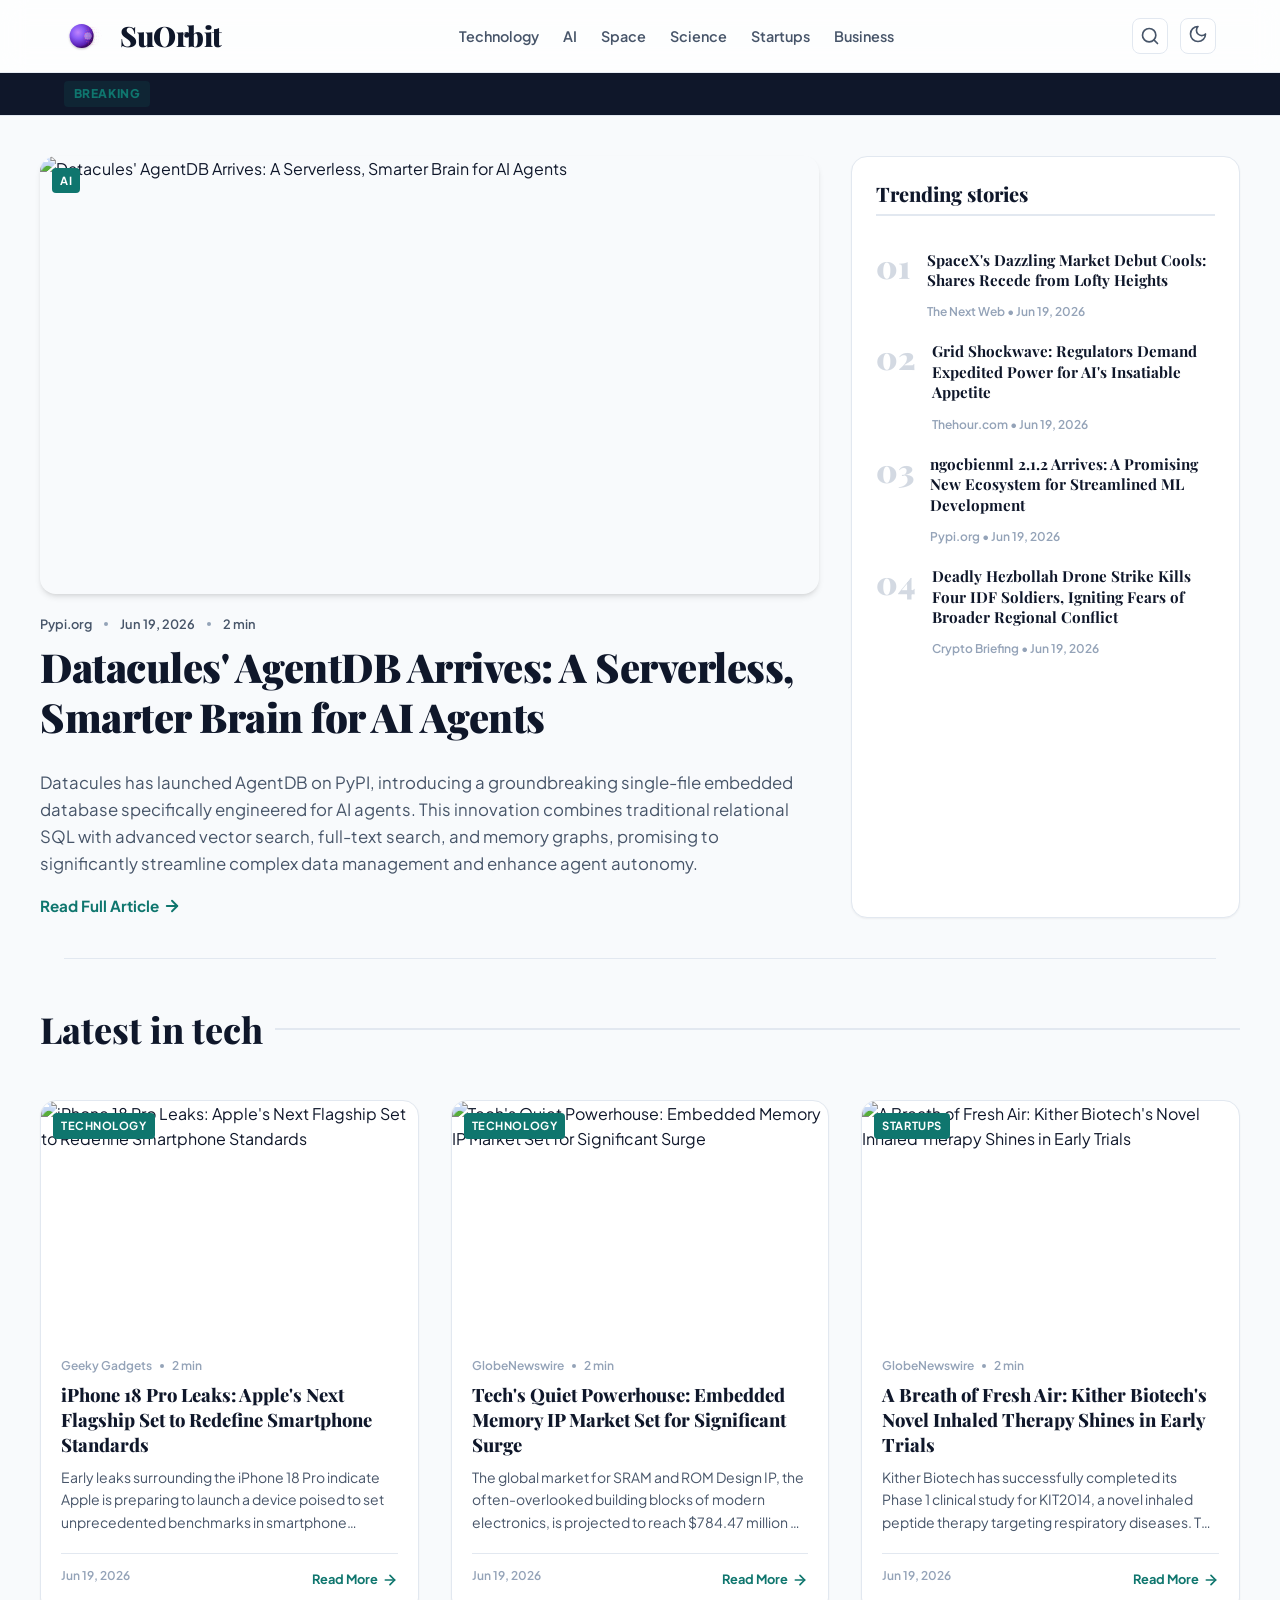
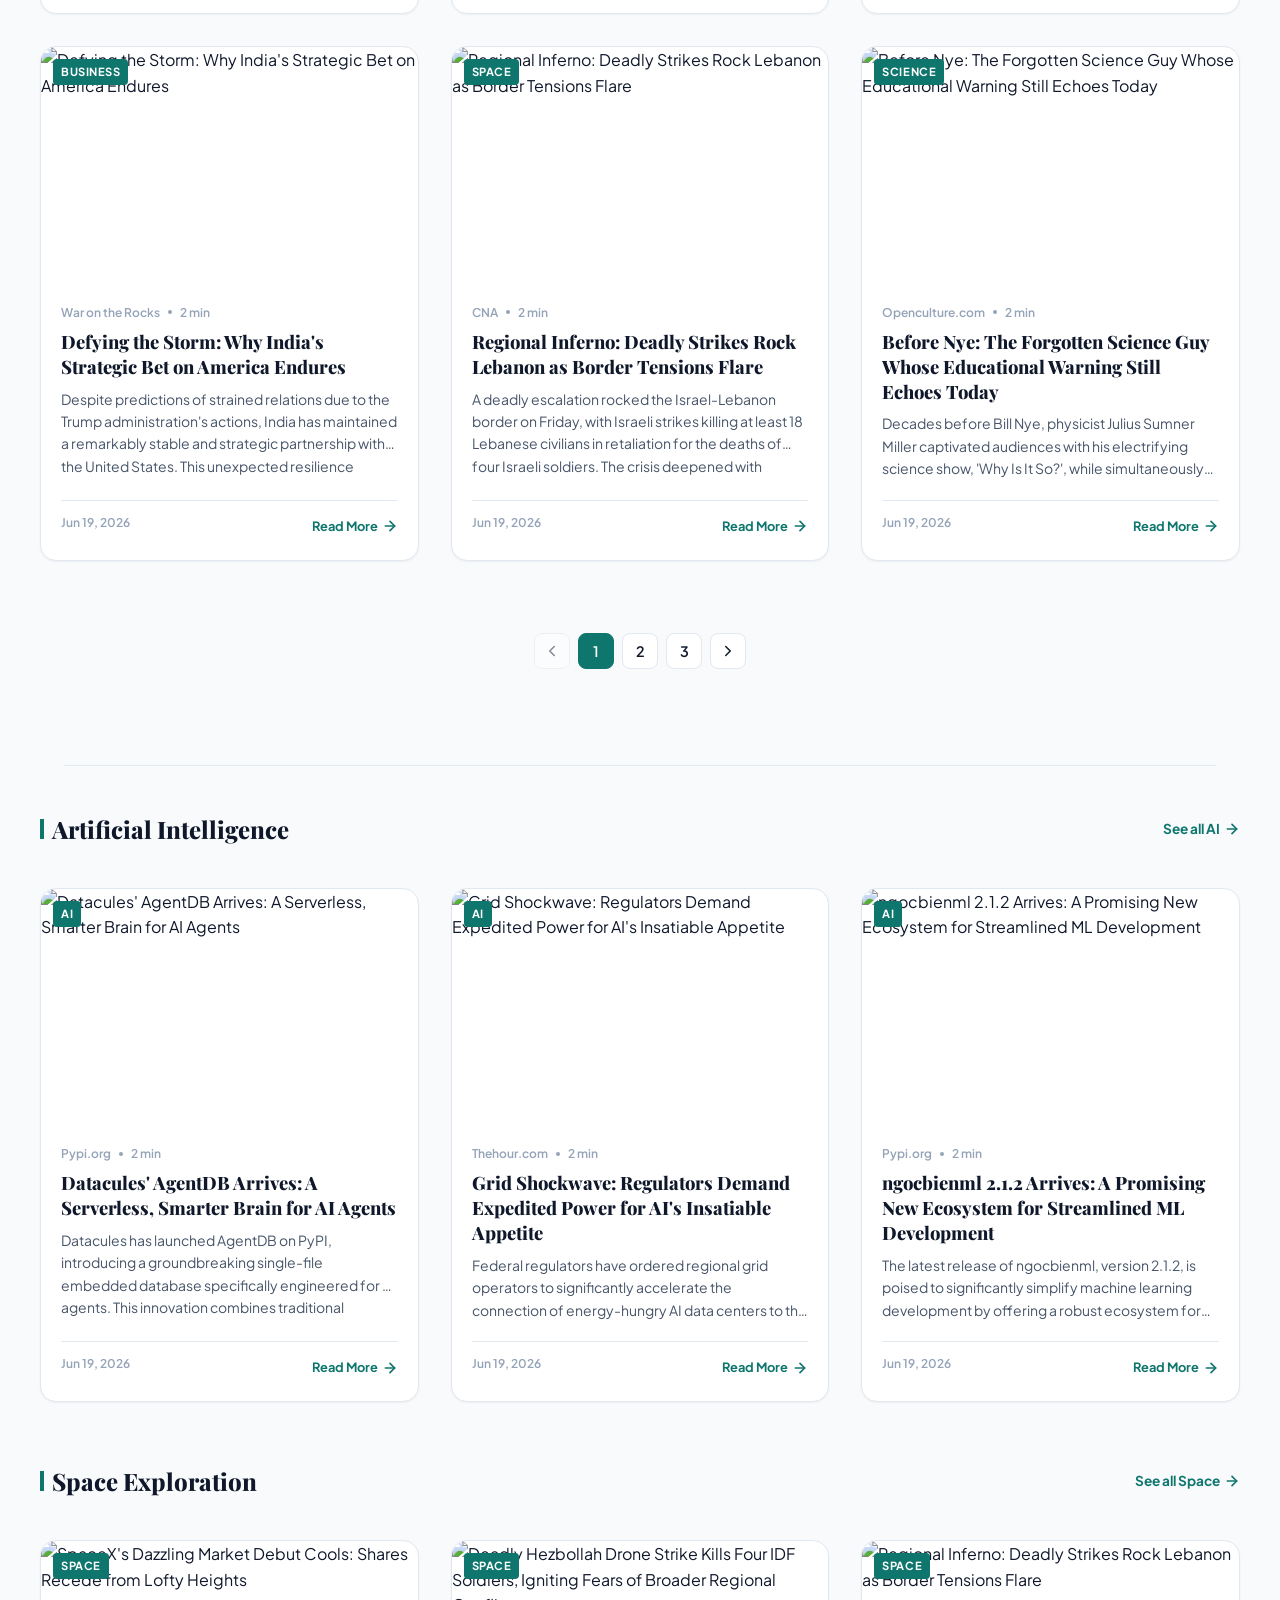
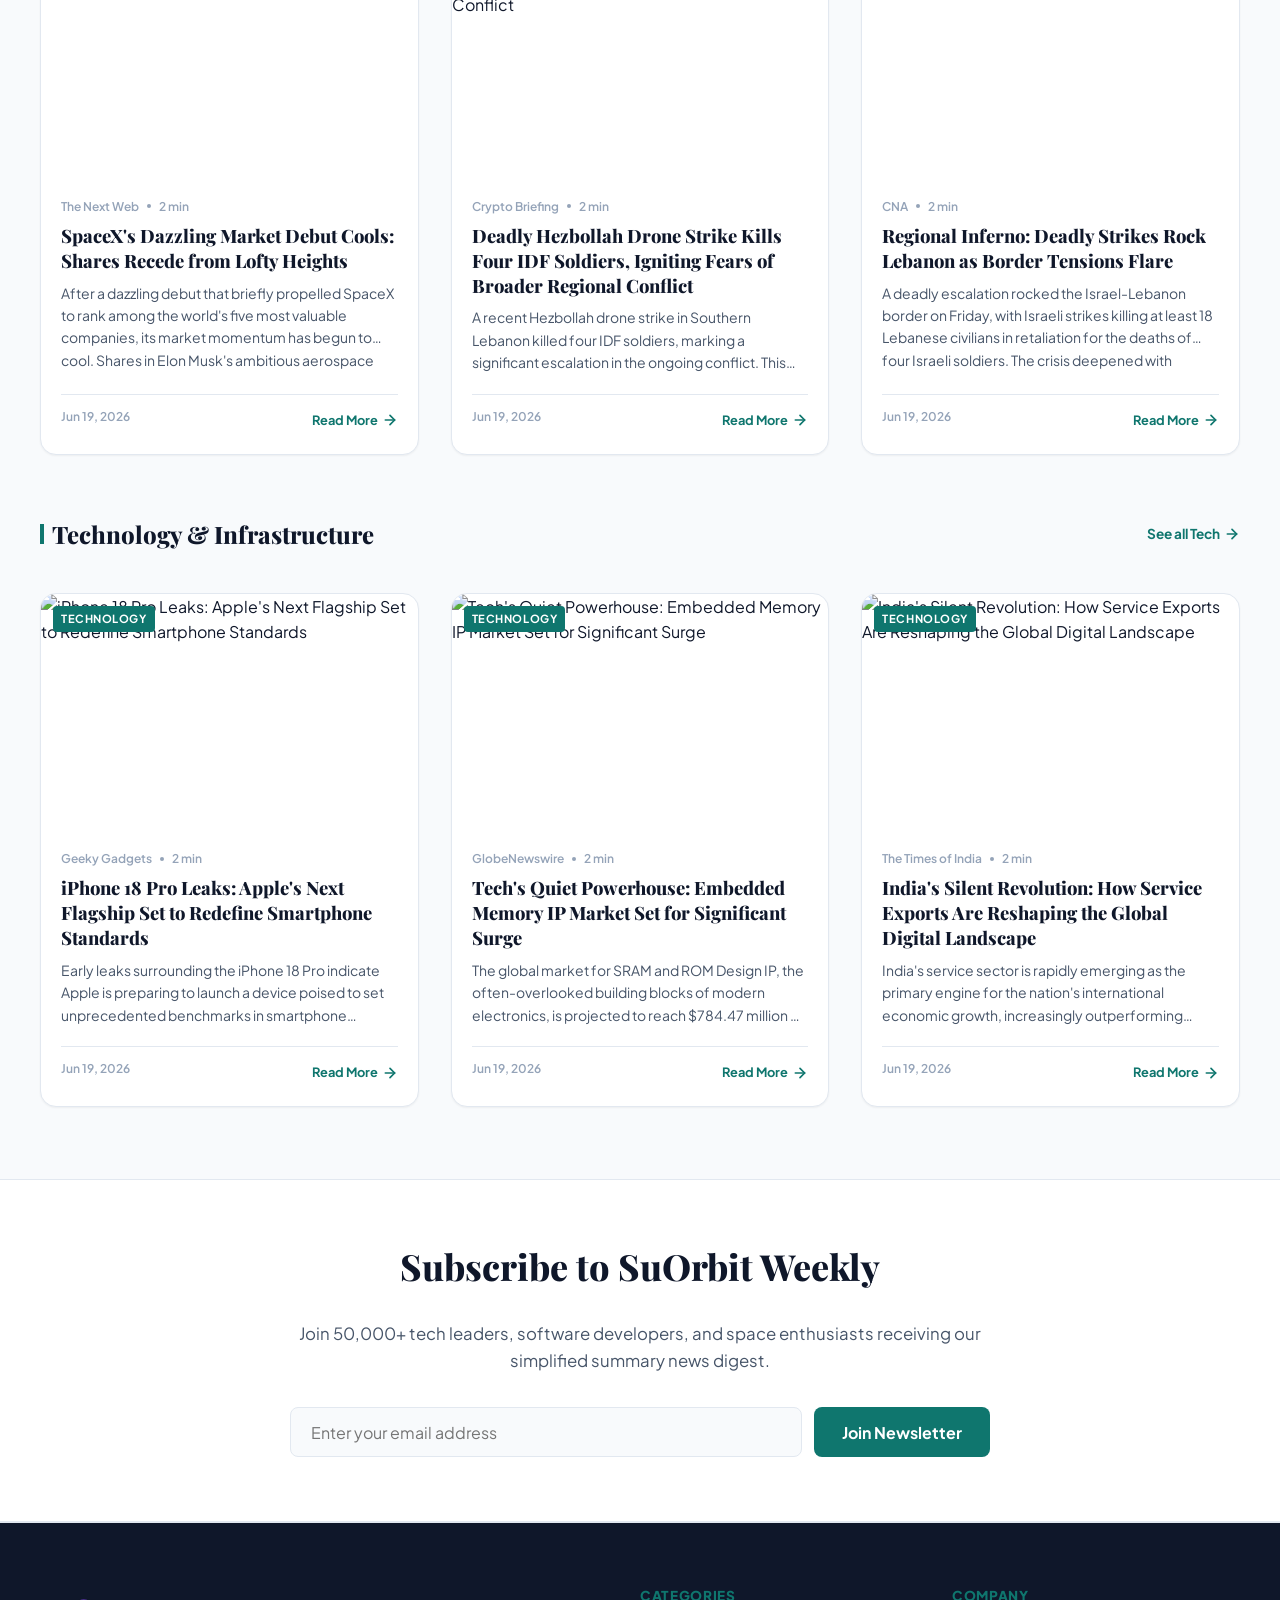
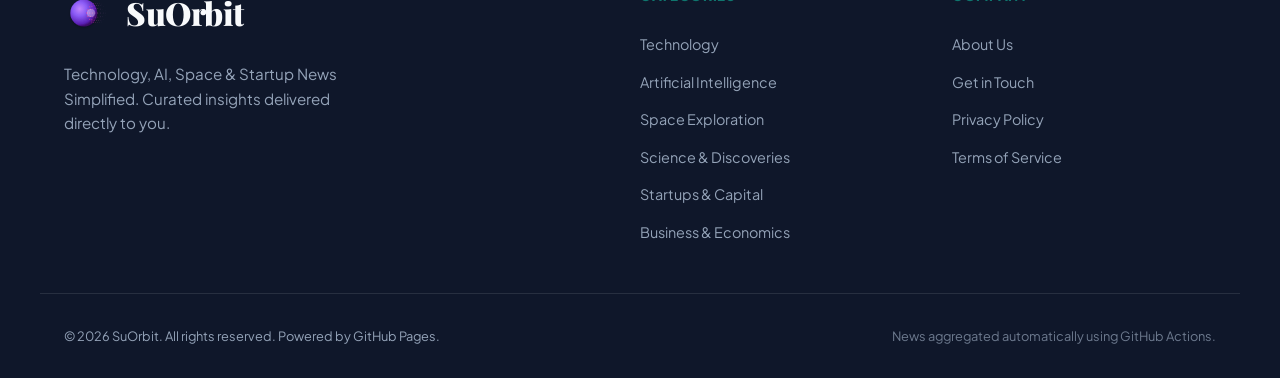
==== commit c5f57f03: "feat: implement global design system with new CSS, site logo, and favicon assets" ====
--- a/index.html
+++ b/index.html
@@ -7,24 +7,25 @@
   <!-- Primary SEO Meta Tags -->
   <title>SuOrbit - Technology, AI, Space & Startup News Simplified</title>
   <meta name="description" content="SuOrbit aggregates, summarizes, and simplifies the latest news in technology, artificial intelligence, spaceflight, science, startups, and finance. Stay informed with daily AI-assisted coverage.">
-  <link rel="canonical" href="https://nags-p.github.io/suorbit/index.html">
+  <link rel="canonical" href="https://suorbit.top/index.html">
   
   <!-- Open Graph / Facebook -->
   <meta property="og:type" content="website">
-  <meta property="og:url" content="https://nags-p.github.io/suorbit/index.html">
+  <meta property="og:url" content="https://suorbit.top/index.html">
   <meta property="og:title" content="SuOrbit - Technology, AI, Space & Startup News Simplified">
   <meta property="og:description" content="Stay informed with automated, AI-assisted news curation on tech, space, startups, science, and markets.">
   <meta property="og:image" content="https://images.unsplash.com/photo-1451187580459-43490279c0fa?w=1200&h=630&auto=format&fit=crop&q=80">
 
   <!-- Twitter -->
   <meta property="twitter:card" content="summary_large_image">
-  <meta property="twitter:url" content="https://nags-p.github.io/suorbit/index.html">
+  <meta property="twitter:url" content="https://suorbit.top/index.html">
   <meta property="twitter:title" content="SuOrbit - Technology, AI, Space & Startup News Simplified">
   <meta property="twitter:description" content="Stay informed with automated, AI-assisted news curation on tech, space, startups, science, and markets.">
   <meta property="twitter:image" content="https://images.unsplash.com/photo-1451187580459-43490279c0fa?w=1200&h=630&auto=format&fit=crop&q=80">
 
   <!-- CSS & Favicon -->
   <link rel="stylesheet" href="assets/css/style.css">
+  <link rel="icon" type="image/svg+xml" href="assets/images/logo.svg">
   
   <!-- JSON-LD Structured Data Schema -->
   <script type="application/ld+json">
@@ -32,13 +33,13 @@
     "@context": "https://schema.org",
     "@type": "NewsMediaOrganization",
     "name": "SuOrbit",
-    "url": "https://nags-p.github.io/suorbit/",
-    "logo": "https://nags-p.github.io/suorbit/assets/images/logo.png",
+    "url": "https://suorbit.top/",
+    "logo": "https://suorbit.top/assets/images/logo.svg",
     "sameAs": [
       "https://twitter.com/suorbit",
       "https://github.com/nags-p/suorbit"
     ],
-    "publishingPrinciples": "https://nags-p.github.io/suorbit/about.html"
+    "publishingPrinciples": "https://suorbit.top/about.html"
   }
   </script>
 </head>
@@ -48,7 +49,8 @@
   <header class="header-wrapper" id="header-section">
     <div class="container header-container">
       <a href="index.html" class="logo-link" id="site-logo">
-        SuOrbit<span class="logo-dot"></span>
+        <img src="assets/images/logo.svg" alt="SuOrbit" height="32">
+        SuOrbit
       </a>
       <nav class="desktop-nav" aria-label="Main Navigation">
         <ul>
@@ -91,7 +93,8 @@
   <aside class="mobile-drawer" id="mobile-drawer-container">
     <div class="mobile-drawer-header">
       <a href="index.html" class="logo-link">
-        SuOrbit<span class="logo-dot"></span>
+        <img src="assets/images/logo.svg" alt="SuOrbit" height="32">
+        SuOrbit
       </a>
       <button class="icon-btn mobile-menu-close" id="header-menu-close" aria-label="Close Navigation Menu">
         <svg xmlns="http://www.w3.org/2000/svg" width="20" height="20" viewBox="0 0 24 24" fill="none" stroke="currentColor" stroke-width="2" stroke-linecap="round" stroke-linejoin="round"><path d="M18 6 6 18"/><path d="m6 6 12 12"/></svg>
@@ -224,8 +227,9 @@
   <footer class="site-footer" id="footer-section">
     <div class="container footer-grid">
       <div class="footer-brand">
-        <a href="index.html" class="footer-logo">
-          SuOrbit<span class="logo-dot"></span>
+        <a href="index.html" class="footer-logo" style="display: flex; align-items: center; gap: 0.5rem; margin-bottom: 0.5rem;">
+          <img src="assets/images/logo.svg" alt="SuOrbit" height="36">
+          SuOrbit
         </a>
         <p class="footer-tagline">Technology, AI, Space & Startup News Simplified. Curated insights delivered directly to you.</p>
       </div>
--- a/assets/css/style.css
+++ b/assets/css/style.css
@@ -228,6 +228,11 @@
   color: var(--text-primary);
 }
 
+.logo-link img {
+  height: 32px;
+  width: auto;
+}
+
 .logo-dot {
   width: 8px;
   height: 8px;
@@ -372,8 +377,8 @@
    Header Search Bar Overlay
    ========================================================================== */
 .search-overlay {
-  position: fixed;
-  top: -100%;
+  position: absolute;
+  top: 100%;
   left: 0;
   width: 100%;
   background-color: var(--bg-secondary);
@@ -381,11 +386,16 @@
   box-shadow: var(--shadow-lg);
   padding: 1.5rem 0;
   z-index: 90;
-  transition: top 0.4s cubic-bezier(0.4, 0, 0.2, 1);
+  opacity: 0;
+  pointer-events: none;
+  transform: translateY(-10px);
+  transition: opacity 0.3s ease, transform 0.3s cubic-bezier(0.4, 0, 0.2, 1);
 }
 
 .search-overlay.open {
-  top: 4.5rem; /* Renders just under header */
+  opacity: 1;
+  pointer-events: all;
+  transform: translateY(0);
 }
 
 .search-container {
@@ -981,6 +991,11 @@
   font-weight: 900;
   letter-spacing: -0.5px;
   color: var(--ticker-text);
+}
+
+.footer-logo img {
+  height: 36px;
+  width: auto;
 }
 
 .footer-tagline {
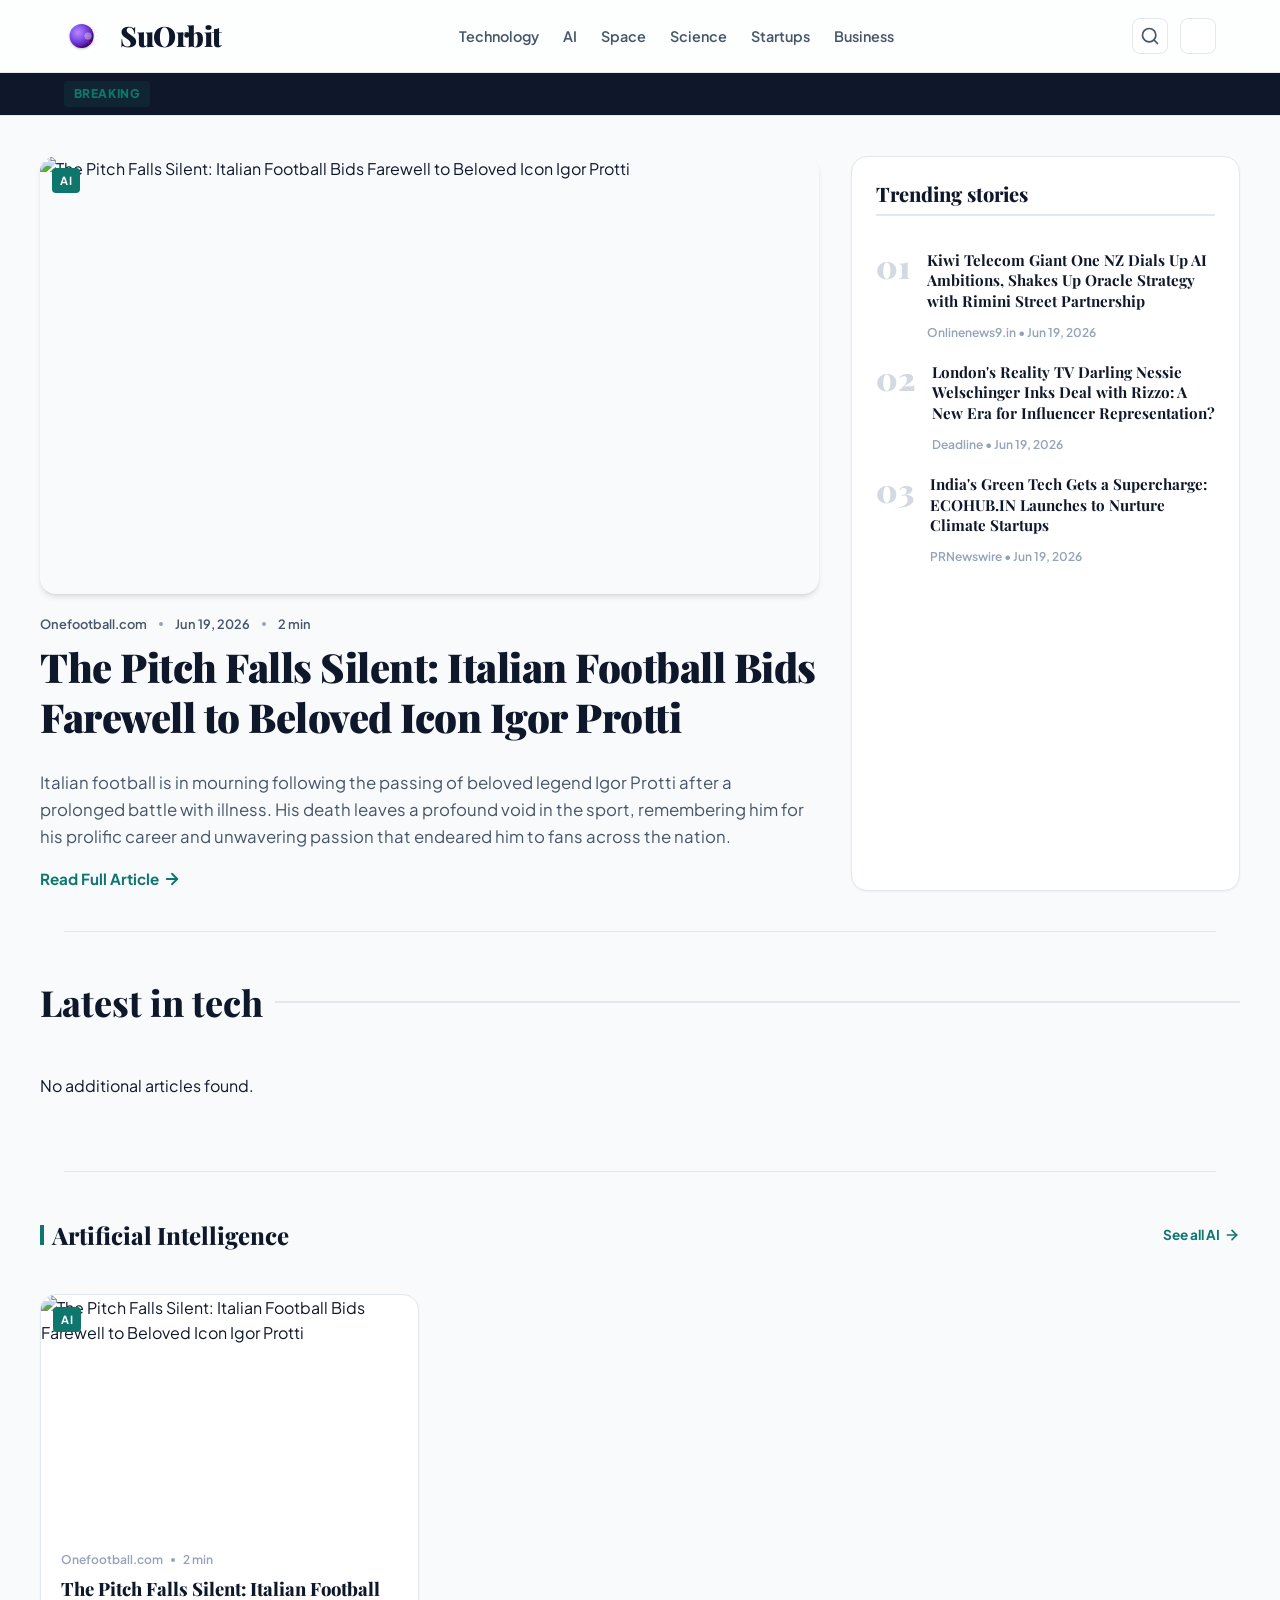
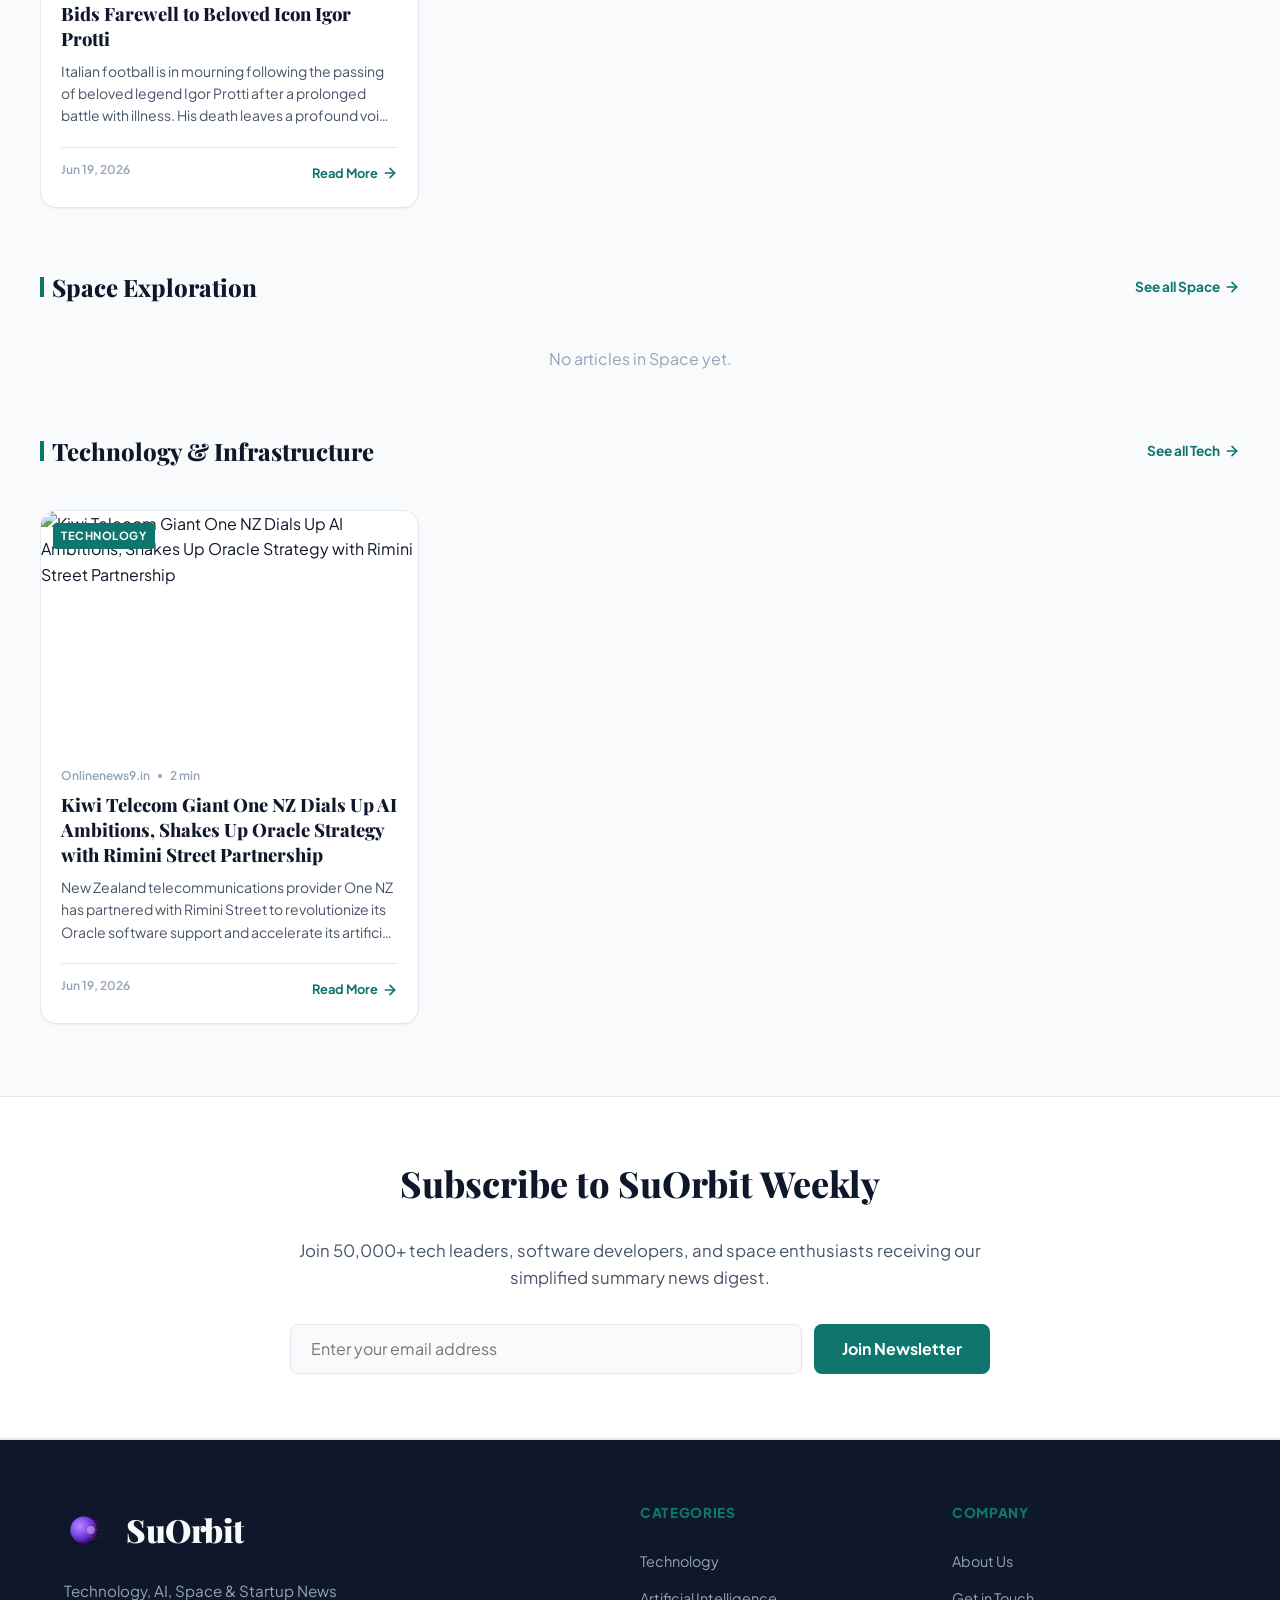
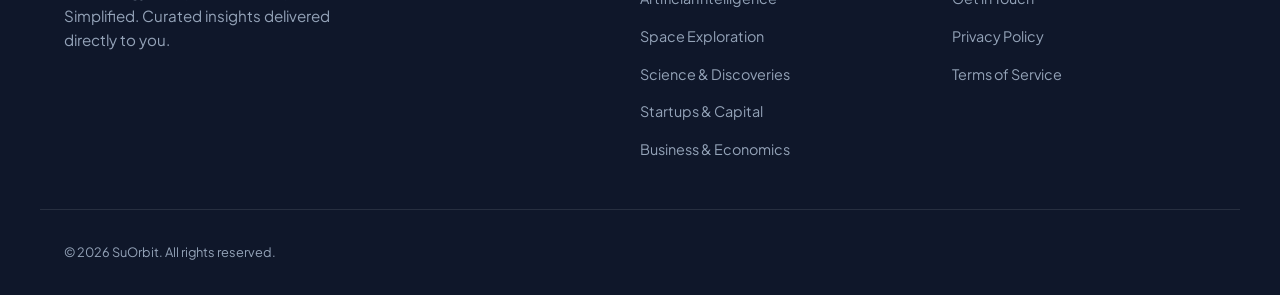
==== commit fbaf81c9: "feat: implement site-wide styling, UI components, and dynamic news fetching functionality" ====
--- a/index.html
+++ b/index.html
@@ -45,73 +45,8 @@
 </head>
 <body>
 
-  <!-- Sticky Header -->
-  <header class="header-wrapper" id="header-section">
-    <div class="container header-container">
-      <a href="index.html" class="logo-link" id="site-logo">
-        <img src="assets/images/logo.svg" alt="SuOrbit" height="32">
-        SuOrbit
-      </a>
-      <nav class="desktop-nav" aria-label="Main Navigation">
-        <ul>
-          <li><a href="category.html?c=technology" class="nav-link" id="nav-tech">Technology</a></li>
-          <li><a href="category.html?c=ai" class="nav-link" id="nav-ai">AI</a></li>
-          <li><a href="category.html?c=space" class="nav-link" id="nav-space">Space</a></li>
-          <li><a href="category.html?c=science" class="nav-link" id="nav-science">Science</a></li>
-          <li><a href="category.html?c=startups" class="nav-link" id="nav-startups">Startups</a></li>
-          <li><a href="category.html?c=business" class="nav-link" id="nav-business">Business</a></li>
-        </ul>
-      </nav>
-      <div class="header-actions">
-        <button class="icon-btn search-toggle-btn" id="header-search-toggle" aria-label="Toggle Search">
-          <svg xmlns="http://www.w3.org/2000/svg" width="20" height="20" viewBox="0 0 24 24" fill="none" stroke="currentColor" stroke-width="2" stroke-linecap="round" stroke-linejoin="round"><circle cx="11" cy="11" r="8"/><path d="m21 21-4.3-4.3"/></svg>
-        </button>
-        <button class="icon-btn theme-toggle-btn" id="header-theme-toggle" aria-label="Toggle Theme">
-          <span class="theme-toggle-icon"></span>
-        </button>
-        <button class="icon-btn mobile-menu-toggle" id="header-menu-toggle" aria-label="Open Navigation Menu">
-          <svg xmlns="http://www.w3.org/2000/svg" width="20" height="20" viewBox="0 0 24 24" fill="none" stroke="currentColor" stroke-width="2" stroke-linecap="round" stroke-linejoin="round"><line x1="4" y1="12" x2="20" y2="12"/><line x1="4" y1="6" x2="20" y2="6"/><line x1="4" y1="18" x2="20" y2="18"/></svg>
-        </button>
-      </div>
-    </div>
-    
-    <!-- Search Overlay -->
-    <div class="search-overlay" id="search-overlay-container">
-      <div class="container search-container">
-        <form class="search-form-element" id="desktop-search-form" style="width: 100%;">
-          <div class="search-input-wrapper">
-            <svg xmlns="http://www.w3.org/2000/svg" width="20" height="20" viewBox="0 0 24 24" fill="none" stroke="currentColor" stroke-width="2" stroke-linecap="round" stroke-linejoin="round"><circle cx="11" cy="11" r="8"/><path d="m21 21-4.3-4.3"/></svg>
-            <input type="text" class="search-input-field" id="header-search-input" placeholder="Search by title, keyword, or tag..." aria-label="Search field">
-          </div>
-        </form>
-      </div>
-    </div>
-  </header>
-
-  <!-- Mobile Drawer Menu -->
-  <div class="drawer-overlay" id="drawer-overlay-bg"></div>
-  <aside class="mobile-drawer" id="mobile-drawer-container">
-    <div class="mobile-drawer-header">
-      <a href="index.html" class="logo-link">
-        <img src="assets/images/logo.svg" alt="SuOrbit" height="32">
-        SuOrbit
-      </a>
-      <button class="icon-btn mobile-menu-close" id="header-menu-close" aria-label="Close Navigation Menu">
-        <svg xmlns="http://www.w3.org/2000/svg" width="20" height="20" viewBox="0 0 24 24" fill="none" stroke="currentColor" stroke-width="2" stroke-linecap="round" stroke-linejoin="round"><path d="M18 6 6 18"/><path d="m6 6 12 12"/></svg>
-      </button>
-    </div>
-    <nav class="mobile-nav-list" aria-label="Mobile Navigation">
-      <a href="category.html?c=technology" class="mobile-nav-link">Technology</a>
-      <a href="category.html?c=ai" class="mobile-nav-link">AI</a>
-      <a href="category.html?c=space" class="mobile-nav-link">Space</a>
-      <a href="category.html?c=science" class="mobile-nav-link">Science</a>
-      <a href="category.html?c=startups" class="mobile-nav-link">Startups</a>
-      <a href="category.html?c=business" class="mobile-nav-link">Business</a>
-      <hr style="border: 0; border-top: 1px solid var(--border); margin: 0.5rem 0;">
-      <a href="about.html" class="mobile-nav-link">About Us</a>
-      <a href="contact.html" class="mobile-nav-link">Contact</a>
-    </nav>
-  </aside>
+  <!-- Sticky Header & Navigation Placeholder -->
+  <div id="header-placeholder"></div>
 
   <!-- Breaking News Ticker -->
   <section class="ticker-wrapper" aria-label="Breaking News">
@@ -223,42 +158,8 @@
     </div>
   </section>
 
-  <!-- Footer -->
-  <footer class="site-footer" id="footer-section">
-    <div class="container footer-grid">
-      <div class="footer-brand">
-        <a href="index.html" class="footer-logo" style="display: flex; align-items: center; gap: 0.5rem; margin-bottom: 0.5rem;">
-          <img src="assets/images/logo.svg" alt="SuOrbit" height="36">
-          SuOrbit
-        </a>
-        <p class="footer-tagline">Technology, AI, Space & Startup News Simplified. Curated insights delivered directly to you.</p>
-      </div>
-      <div class="footer-links-col">
-        <h4 class="footer-links-title">Categories</h4>
-        <ul class="footer-links-list">
-          <li><a href="category.html?c=technology">Technology</a></li>
-          <li><a href="category.html?c=ai">Artificial Intelligence</a></li>
-          <li><a href="category.html?c=space">Space Exploration</a></li>
-          <li><a href="category.html?c=science">Science & Discoveries</a></li>
-          <li><a href="category.html?c=startups">Startups & Capital</a></li>
-          <li><a href="category.html?c=business">Business & Economics</a></li>
-        </ul>
-      </div>
-      <div class="footer-links-col">
-        <h4 class="footer-links-title">Company</h4>
-        <ul class="footer-links-list">
-          <li><a href="about.html">About Us</a></li>
-          <li><a href="contact.html">Get in Touch</a></li>
-          <li><a href="privacy.html">Privacy Policy</a></li>
-          <li><a href="terms.html">Terms of Service</a></li>
-        </ul>
-      </div>
-    </div>
-    <div class="container footer-bottom">
-      <p>&copy; 2026 SuOrbit. All rights reserved. Powered by GitHub Pages.</p>
-      <p style="opacity: 0.7;">News aggregated automatically using GitHub Actions.</p>
-    </div>
-  </footer>
+  <!-- Footer Placeholder -->
+  <div id="footer-placeholder"></div>
 
   <!-- Scripts -->
   <script src="assets/js/main.js"></script>
--- a/assets/css/style.css
+++ b/assets/css/style.css
@@ -194,10 +194,14 @@
 /* ==========================================================================
    Header & Navigation
    ========================================================================== */
-.header-wrapper {
+#header-placeholder {
   position: sticky;
   top: 0;
   z-index: 100;
+}
+
+.header-wrapper {
+  position: relative;
   background-color: var(--glass-bg);
   backdrop-filter: blur(12px);
   -webkit-backdrop-filter: blur(12px);
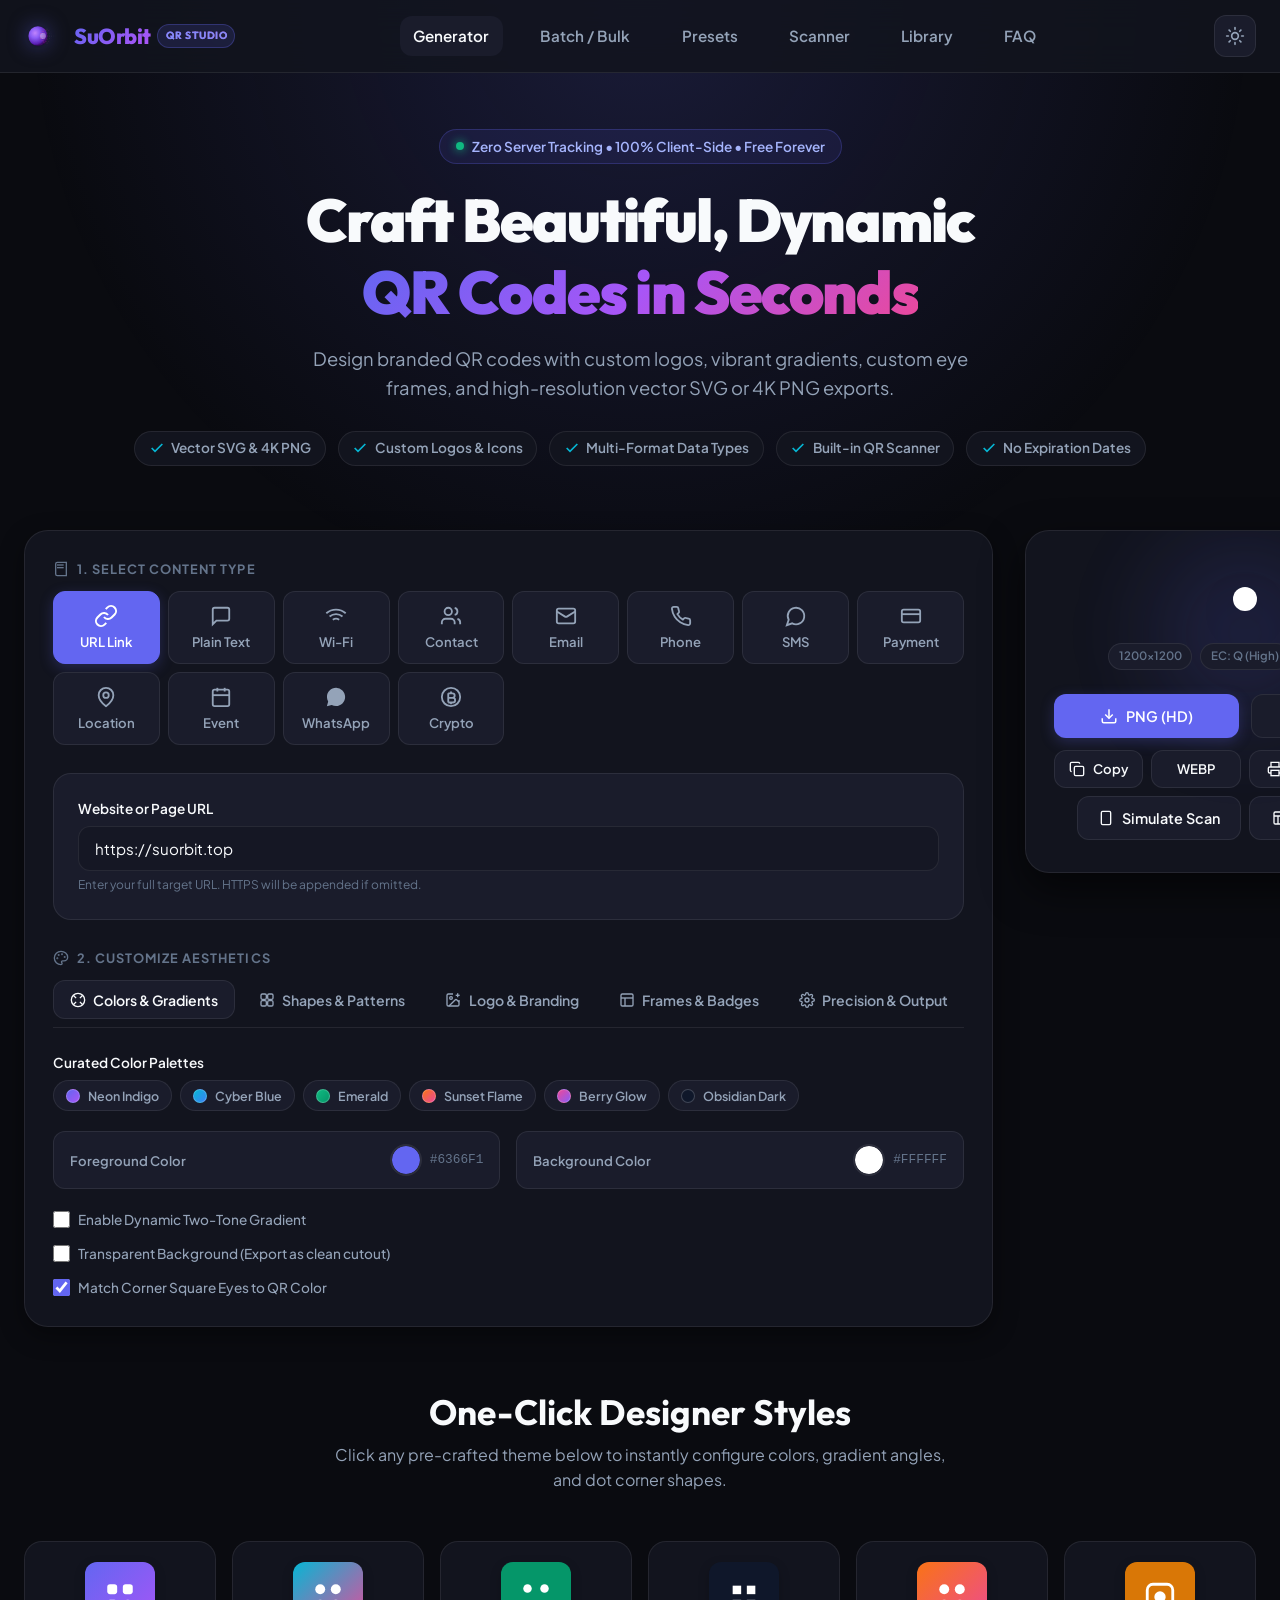
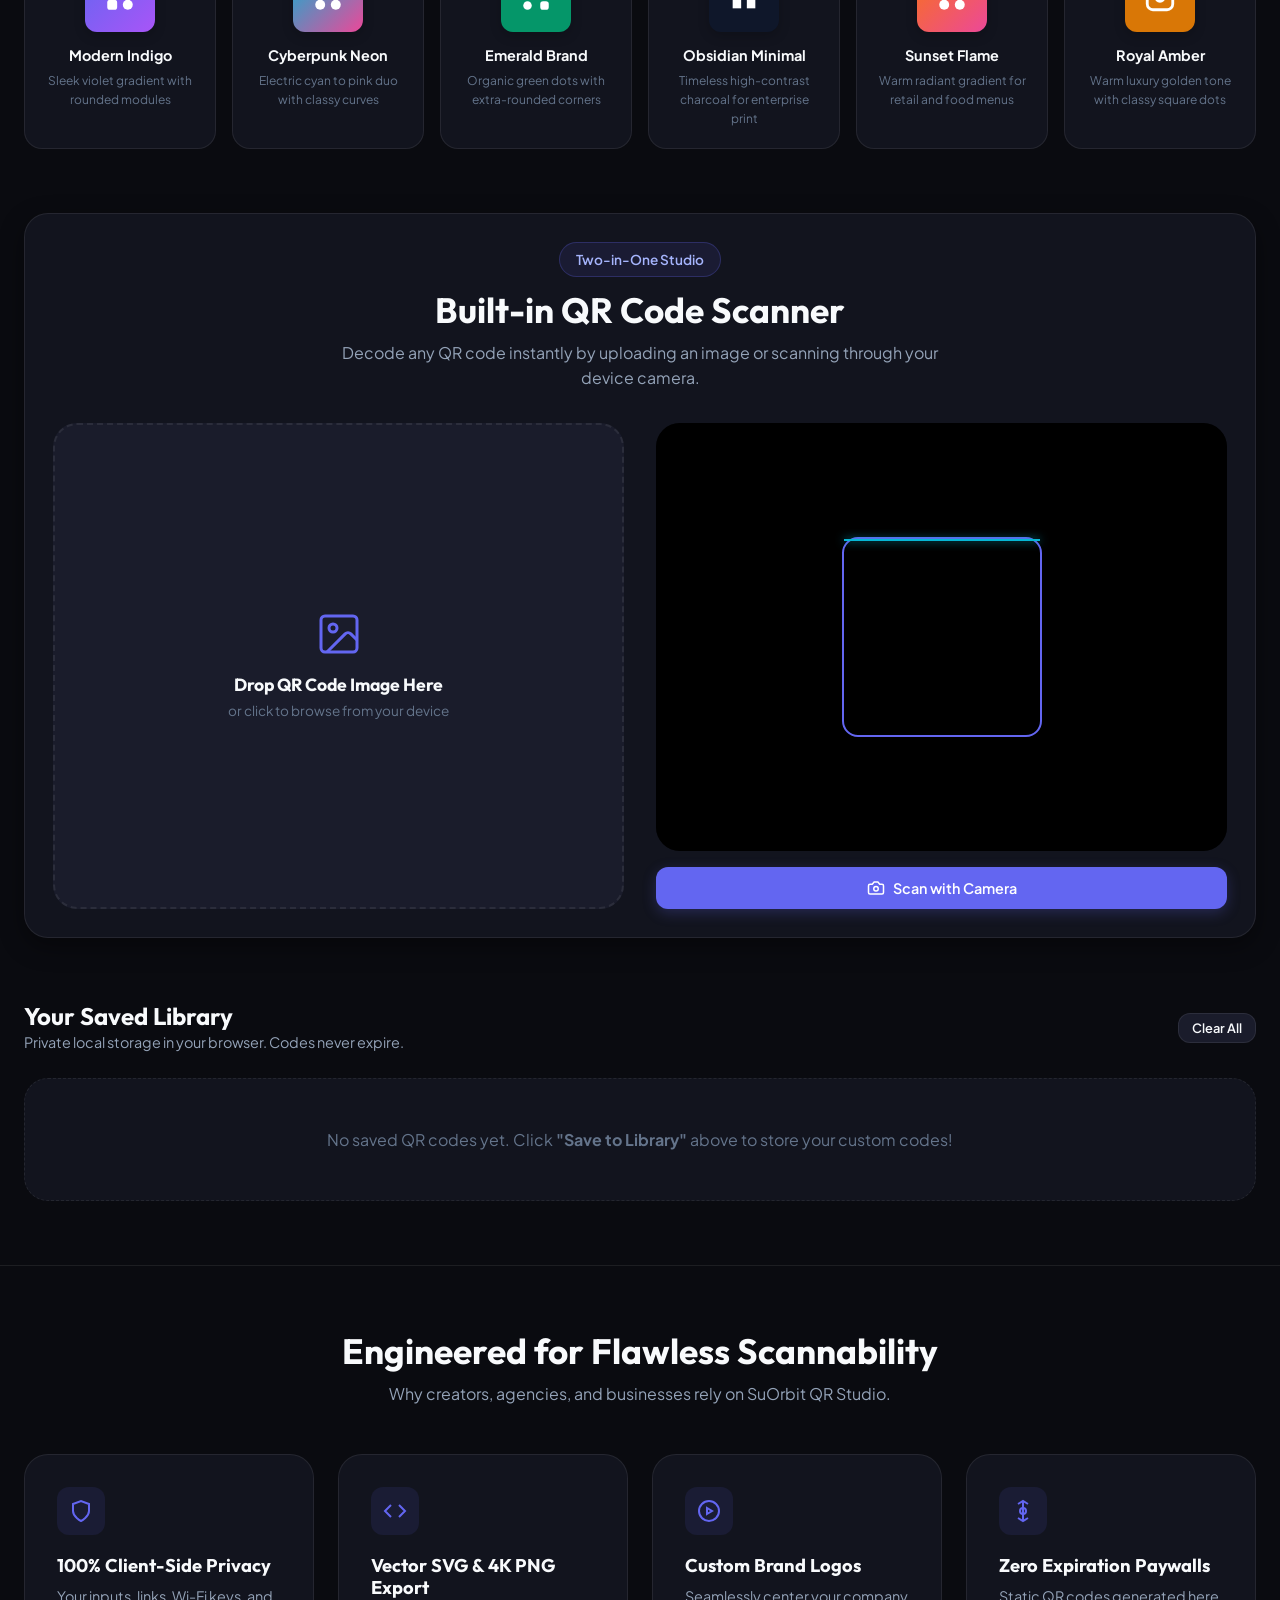
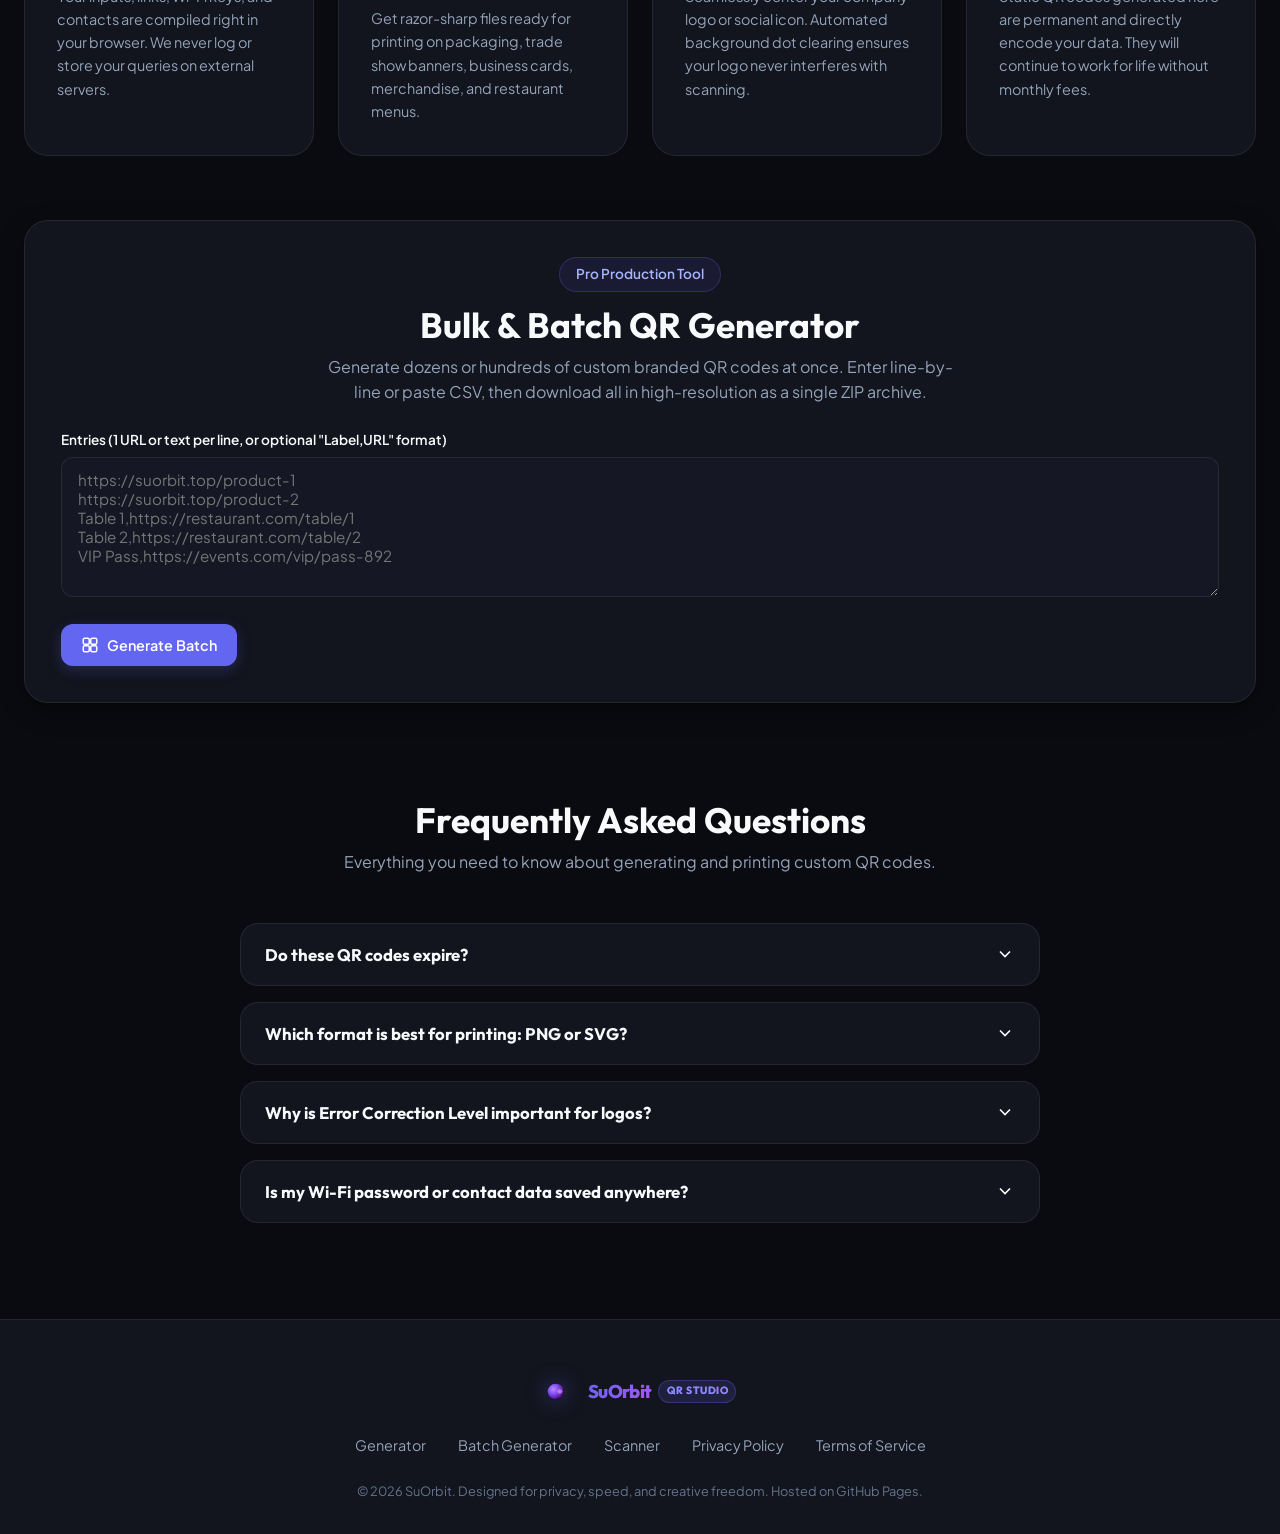
==== commit 27d42d13: "feat: transform into QR Studio with batch generator, phone simulator, sticker sheet, and crypto/what" ====
--- a/index.html
+++ b/index.html
@@ -1,168 +1,1274 @@
 <!DOCTYPE html>
-<html lang="en" data-theme="light">
+<html lang="en" data-theme="dark">
 <head>
   <meta charset="UTF-8">
   <meta name="viewport" content="width=device-width, initial-scale=1.0">
-  
+
   <!-- Primary SEO Meta Tags -->
-  <title>SuOrbit - Technology, AI, Space & Startup News Simplified</title>
-  <meta name="description" content="SuOrbit aggregates, summarizes, and simplifies the latest news in technology, artificial intelligence, spaceflight, science, startups, and finance. Stay informed with daily AI-assisted coverage.">
-  <link rel="canonical" href="https://suorbit.top/index.html">
-  
+  <title>SuOrbit QR Studio - Free High-Res QR Code Generator & Scanner</title>
+  <meta name="title" content="SuOrbit QR Studio - Free High-Res QR Code Generator & Scanner">
+  <meta name="description" content="Generate beautiful, custom QR codes with logos, custom gradients, frames, and shapes. Download in vector SVG and 4K PNG. 100% free, private, and client-side.">
+  <meta name="keywords" content="QR code generator, free QR code, QR code with logo, vector QR code, SVG QR code, wifi qr code, vcard qr code, qr scanner">
+  <link rel="canonical" href="https://suorbit.top/">
+
   <!-- Open Graph / Facebook -->
   <meta property="og:type" content="website">
-  <meta property="og:url" content="https://suorbit.top/index.html">
-  <meta property="og:title" content="SuOrbit - Technology, AI, Space & Startup News Simplified">
-  <meta property="og:description" content="Stay informed with automated, AI-assisted news curation on tech, space, startups, science, and markets.">
-  <meta property="og:image" content="https://images.unsplash.com/photo-1451187580459-43490279c0fa?w=1200&h=630&auto=format&fit=crop&q=80">
+  <meta property="og:url" content="https://suorbit.top/">
+  <meta property="og:title" content="SuOrbit QR Studio - Free High-Res QR Code Generator & Scanner">
+  <meta property="og:description" content="Generate beautiful, custom QR codes with logos, custom gradients, frames, and shapes. Download in vector SVG and 4K PNG. 100% free, private, and client-side.">
+  <meta property="og:image" content="https://suorbit.top/assets/images/logo.svg">
 
   <!-- Twitter -->
   <meta property="twitter:card" content="summary_large_image">
-  <meta property="twitter:url" content="https://suorbit.top/index.html">
-  <meta property="twitter:title" content="SuOrbit - Technology, AI, Space & Startup News Simplified">
-  <meta property="twitter:description" content="Stay informed with automated, AI-assisted news curation on tech, space, startups, science, and markets.">
-  <meta property="twitter:image" content="https://images.unsplash.com/photo-1451187580459-43490279c0fa?w=1200&h=630&auto=format&fit=crop&q=80">
-
-  <!-- CSS & Favicon -->
+  <meta property="twitter:url" content="https://suorbit.top/">
+  <meta property="twitter:title" content="SuOrbit QR Studio - Free High-Res QR Code Generator & Scanner">
+  <meta property="twitter:description" content="Generate beautiful, custom QR codes with logos, custom gradients, frames, and shapes. Download in vector SVG and 4K PNG. 100% free, private, and client-side.">
+  <meta property="twitter:image" content="https://suorbit.top/assets/images/logo.svg">
+
+  <!-- Favicon & Stylesheet -->
+  <link rel="icon" type="image/svg+xml" href="assets/images/logo.svg">
   <link rel="stylesheet" href="assets/css/style.css">
-  <link rel="icon" type="image/svg+xml" href="assets/images/logo.svg">
-  
-  <!-- JSON-LD Structured Data Schema -->
+
+  <!-- Structured Data JSON-LD -->
   <script type="application/ld+json">
   {
     "@context": "https://schema.org",
-    "@type": "NewsMediaOrganization",
-    "name": "SuOrbit",
+    "@type": "WebApplication",
+    "name": "SuOrbit QR Studio",
     "url": "https://suorbit.top/",
-    "logo": "https://suorbit.top/assets/images/logo.svg",
-    "sameAs": [
-      "https://twitter.com/suorbit",
-      "https://github.com/nags-p/suorbit"
-    ],
-    "publishingPrinciples": "https://suorbit.top/about.html"
+    "description": "Free, privacy-focused online QR code generator and scanner. Create styled QR codes with logos, colors, and high-resolution vector SVG/PNG export.",
+    "applicationCategory": "UtilitiesApplication",
+    "operatingSystem": "All",
+    "offers": {
+      "@type": "Offer",
+      "price": "0",
+      "priceCurrency": "USD"
+    }
   }
   </script>
 </head>
 <body>
 
-  <!-- Sticky Header & Navigation Placeholder -->
-  <div id="header-placeholder"></div>
-
-  <!-- Breaking News Ticker -->
-  <section class="ticker-wrapper" aria-label="Breaking News">
-    <div class="container ticker-container">
-      <span class="ticker-label">Breaking</span>
-      <div class="ticker-scroll" id="ticker-headlines">
-        <!-- Rendered dynamically -->
-        Loading breaking news feed...
+  <!-- Site Navigation Header -->
+  <header class="site-header">
+    <div class="container nav-container">
+      <a href="index.html" class="brand-wrapper" aria-label="SuOrbit QR Studio Home">
+        <img src="assets/images/logo.svg" alt="SuOrbit Logo" class="brand-logo-img">
+        <span class="brand-text">SuOrbit <span class="brand-badge">QR STUDIO</span></span>
+      </a>
+
+      <nav aria-label="Main Navigation">
+        <ul class="nav-links">
+          <li><a href="#generator-app" class="nav-link active">Generator</a></li>
+          <li><a href="#batch-section" class="nav-link">Batch / Bulk</a></li>
+          <li><a href="#presets-section" class="nav-link">Presets</a></li>
+          <li><a href="#scanner-section" class="nav-link">Scanner</a></li>
+          <li><a href="#history-section" class="nav-link">Library</a></li>
+          <li><a href="#faq-section" class="nav-link">FAQ</a></li>
+        </ul>
+      </nav>
+
+      <div class="nav-actions">
+        <button id="theme-toggle-btn" class="theme-toggle-btn" aria-label="Toggle Dark/Light Mode">
+          <!-- Moon Icon for Dark Mode -->
+          <svg id="theme-icon-moon" xmlns="http://www.w3.org/2000/svg" width="20" height="20" viewBox="0 0 24 24" fill="none" stroke="currentColor" stroke-width="2" stroke-linecap="round" stroke-linejoin="round" style="display: none;"><path d="M12 3a6 6 0 0 0 9 9 9 9 0 1 1-9-9Z"/></svg>
+          <!-- Sun Icon for Light Mode -->
+          <svg id="theme-icon-sun" xmlns="http://www.w3.org/2000/svg" width="20" height="20" viewBox="0 0 24 24" fill="none" stroke="currentColor" stroke-width="2" stroke-linecap="round" stroke-linejoin="round"><circle cx="12" cy="12" r="4"/><path d="M12 2v2"/><path d="M12 20v2"/><path d="m4.93 4.93 1.41 1.41"/><path d="m17.66 17.66 1.41 1.41"/><path d="M2 12h2"/><path d="M20 12h2"/><path d="m6.34 17.66-1.41 1.41"/><path d="m19.07 4.93-1.41 1.41"/></svg>
+        </button>
+      </div>
+    </div>
+  </header>
+
+  <!-- Hero Section -->
+  <section class="hero-section">
+    <div class="container">
+      <div class="hero-pill">
+        <span class="hero-pill-dot"></span>
+        Zero Server Tracking &bull; 100% Client-Side &bull; Free Forever
+      </div>
+      <h1 class="hero-title">Craft Beautiful, Dynamic <br><span class="gradient-text">QR Codes in Seconds</span></h1>
+      <p class="hero-subtitle">Design branded QR codes with custom logos, vibrant gradients, custom eye frames, and high-resolution vector SVG or 4K PNG exports.</p>
+
+      <div class="hero-features-chips">
+        <div class="feature-chip">
+          <svg xmlns="http://www.w3.org/2000/svg" width="16" height="16" viewBox="0 0 24 24" fill="none" stroke="currentColor" stroke-width="2.5"><polyline points="20 6 9 17 4 12"/></svg>
+          Vector SVG & 4K PNG
+        </div>
+        <div class="feature-chip">
+          <svg xmlns="http://www.w3.org/2000/svg" width="16" height="16" viewBox="0 0 24 24" fill="none" stroke="currentColor" stroke-width="2.5"><polyline points="20 6 9 17 4 12"/></svg>
+          Custom Logos & Icons
+        </div>
+        <div class="feature-chip">
+          <svg xmlns="http://www.w3.org/2000/svg" width="16" height="16" viewBox="0 0 24 24" fill="none" stroke="currentColor" stroke-width="2.5"><polyline points="20 6 9 17 4 12"/></svg>
+          Multi-Format Data Types
+        </div>
+        <div class="feature-chip">
+          <svg xmlns="http://www.w3.org/2000/svg" width="16" height="16" viewBox="0 0 24 24" fill="none" stroke="currentColor" stroke-width="2.5"><polyline points="20 6 9 17 4 12"/></svg>
+          Built-in QR Scanner
+        </div>
+        <div class="feature-chip">
+          <svg xmlns="http://www.w3.org/2000/svg" width="16" height="16" viewBox="0 0 24 24" fill="none" stroke="currentColor" stroke-width="2.5"><polyline points="20 6 9 17 4 12"/></svg>
+          No Expiration Dates
+        </div>
       </div>
     </div>
   </section>
 
-  <!-- Main Hero Grid -->
-  <main class="container hero-section">
-    <div class="hero-grid">
-      <!-- Left: Featured Story -->
-      <section id="featured-story-wrapper" aria-label="Featured Story">
-        <div style="padding: 4rem 0; text-align: center; border: 1px solid var(--border); border-radius: var(--radius-lg); background-color: var(--bg-secondary);">
-          <p>Loading featured story...</p>
-        </div>
+  <!-- Main Generator App Container -->
+  <main class="container app-container" id="generator-app">
+    <div class="studio-grid">
+
+      <!-- Left Column: Settings, Type Selector & Customizations -->
+      <section class="card-panel" aria-label="QR Code Generator Configuration">
+        
+        <!-- Type Selection Tab Bar -->
+        <div class="type-selector-wrapper">
+          <div class="section-label">
+            <svg xmlns="http://www.w3.org/2000/svg" width="16" height="16" viewBox="0 0 24 24" fill="none" stroke="currentColor" stroke-width="2"><path d="M4 19.5v-15A2.5 2.5 0 0 1 6.5 2H20v20H6.5a2.5 2.5 0 0 1-2.5-2.5Z"/><path d="M6 6h10"/><path d="M6 10h10"/></svg>
+            1. Select Content Type
+          </div>
+          <div class="type-buttons-grid">
+            <button class="type-btn active" data-type="url" aria-label="URL Link">
+              <svg xmlns="http://www.w3.org/2000/svg" viewBox="0 0 24 24" fill="none" stroke="currentColor" stroke-width="2"><path d="M10 13a5 5 0 0 0 7.54.54l3-3a5 5 0 0 0-7.07-7.07l-1.72 1.71"/><path d="M14 11a5 5 0 0 0-7.54-.54l-3 3a5 5 0 0 0 7.07 7.07l1.71-1.71"/></svg>
+              URL Link
+            </button>
+            <button class="type-btn" data-type="text" aria-label="Plain Text">
+              <svg xmlns="http://www.w3.org/2000/svg" viewBox="0 0 24 24" fill="none" stroke="currentColor" stroke-width="2"><path d="M21 15a2 2 0 0 1-2 2H7l-4 4V5a2 2 0 0 1 2-2h14a2 2 0 0 1 2 2z"/></svg>
+              Plain Text
+            </button>
+            <button class="type-btn" data-type="wifi" aria-label="Wi-Fi">
+              <svg xmlns="http://www.w3.org/2000/svg" viewBox="0 0 24 24" fill="none" stroke="currentColor" stroke-width="2"><path d="M5 12.55a11 11 0 0 1 14.08 0"/><path d="M1.42 9a16 16 0 0 1 21.16 0"/><path d="M8.53 16.11a6 6 0 0 1 6.95 0"/><line x1="12" y1="20" x2="12.01" y2="20"/></svg>
+              Wi-Fi
+            </button>
+            <button class="type-btn" data-type="vcard" aria-label="Contact vCard">
+              <svg xmlns="http://www.w3.org/2000/svg" viewBox="0 0 24 24" fill="none" stroke="currentColor" stroke-width="2"><path d="M16 21v-2a4 4 0 0 0-4-4H6a4 4 0 0 0-4 4v2"/><circle cx="9" cy="7" r="4"/><path d="M22 21v-2a4 4 0 0 0-3-3.87"/><path d="M16 3.13a4 4 0 0 1 0 7.75"/></svg>
+              Contact
+            </button>
+            <button class="type-btn" data-type="email" aria-label="Email">
+              <svg xmlns="http://www.w3.org/2000/svg" viewBox="0 0 24 24" fill="none" stroke="currentColor" stroke-width="2"><rect width="20" height="16" x="2" y="4" rx="2"/><path d="m22 7-8.97 5.7a1.94 1.94 0 0 1-2.06 0L2 7"/></svg>
+              Email
+            </button>
+            <button class="type-btn" data-type="phone" aria-label="Phone Call">
+              <svg xmlns="http://www.w3.org/2000/svg" viewBox="0 0 24 24" fill="none" stroke="currentColor" stroke-width="2"><path d="M22 16.92v3a2 2 0 0 1-2.18 2 19.79 19.79 0 0 1-8.63-3.07 19.5 19.5 0 0 1-6-6 19.79 19.79 0 0 1-3.07-8.67A2 2 0 0 1 4.11 2h3a2 2 0 0 1 2 1.72 12.84 12.84 0 0 0 .7 2.81 2 2 0 0 1-.45 2.11L8.09 9.91a16 16 0 0 0 6 6l1.27-1.27a2 2 0 0 1 2.11-.45 12.84 12.84 0 0 0 2.81.7A2 2 0 0 1 22 16.92z"/></svg>
+              Phone
+            </button>
+            <button class="type-btn" data-type="sms" aria-label="SMS">
+              <svg xmlns="http://www.w3.org/2000/svg" viewBox="0 0 24 24" fill="none" stroke="currentColor" stroke-width="2"><path d="M7.9 20A9 9 0 1 0 4 16.1L2 22Z"/></svg>
+              SMS
+            </button>
+            <button class="type-btn" data-type="upi" aria-label="UPI / Payment">
+              <svg xmlns="http://www.w3.org/2000/svg" viewBox="0 0 24 24" fill="none" stroke="currentColor" stroke-width="2"><rect width="20" height="14" x="2" y="5" rx="2"/><line x1="2" x2="22" y1="10" y2="10"/></svg>
+              Payment
+            </button>
+            <button class="type-btn" data-type="location" aria-label="Location">
+              <svg xmlns="http://www.w3.org/2000/svg" viewBox="0 0 24 24" fill="none" stroke="currentColor" stroke-width="2"><path d="M20 10c0 6-8 12-8 12s-8-6-8-12a8 8 0 0 1 16 0Z"/><circle cx="12" cy="10" r="3"/></svg>
+              Location
+            </button>
+            <button class="type-btn" data-type="event" aria-label="Calendar Event">
+              <svg xmlns="http://www.w3.org/2000/svg" viewBox="0 0 24 24" fill="none" stroke="currentColor" stroke-width="2"><rect width="18" height="18" x="3" y="4" rx="2" ry="2"/><line x1="16" x2="16" y1="2" y2="6"/><line x1="8" x2="8" y1="2" y2="6"/><line x1="3" x2="21" y1="10" y2="10"/></svg>
+              Event
+            </button>
+            <button class="type-btn" data-type="whatsapp" aria-label="WhatsApp">
+              <svg xmlns="http://www.w3.org/2000/svg" viewBox="0 0 24 24" fill="currentColor"><path d="M12.04 2c-5.46 0-9.91 4.45-9.91 9.91 0 1.75.46 3.45 1.32 4.95L2.05 22l5.25-1.38c1.45.79 3.08 1.21 4.74 1.21 5.46 0 9.91-4.45 9.91-9.91 0-2.65-1.03-5.14-2.9-7.01A9.816 9.816 0 0 0 12.04 2z"/></svg>
+              WhatsApp
+            </button>
+            <button class="type-btn" data-type="crypto" aria-label="Crypto Currency">
+              <svg xmlns="http://www.w3.org/2000/svg" viewBox="0 0 24 24" fill="none" stroke="currentColor" stroke-width="2"><circle cx="12" cy="12" r="10"/><path d="M9 8h4.5a2.5 2.5 0 0 1 0 5H9m0 0h5a2.5 2.5 0 0 1 0 5H9m0-10v10m3-12v2m0 10v2"/></svg>
+              Crypto
+            </button>
+          </div>
+        </div>
+
+        <!-- Dynamic Content Form Panels -->
+        <div class="form-section">
+          <!-- 1. URL Panel -->
+          <div class="form-type-panel" id="panel-url">
+            <div class="form-group">
+              <label for="input-url" class="form-label">Website or Page URL</label>
+              <input type="url" id="input-url" class="input-field" placeholder="https://yourwebsite.com" value="https://suorbit.top">
+              <div class="form-hint">Enter your full target URL. HTTPS will be appended if omitted.</div>
+            </div>
+          </div>
+
+          <!-- 2. Text Panel -->
+          <div class="form-type-panel" id="panel-text" style="display: none;">
+            <div class="form-group">
+              <label for="input-text" class="form-label">Plain Text Content</label>
+              <textarea id="input-text" class="input-field" placeholder="Type or paste any note, discount code, or secret message here..."></textarea>
+            </div>
+          </div>
+
+          <!-- 3. Wi-Fi Panel -->
+          <div class="form-type-panel" id="panel-wifi" style="display: none;">
+            <div class="form-group">
+              <label for="wifi-ssid" class="form-label">Network Name (SSID)</label>
+              <input type="text" id="wifi-ssid" class="input-field" placeholder="e.g. SuOrbit_Guest">
+            </div>
+            <div class="input-row">
+              <div class="form-group">
+                <label for="wifi-password" class="form-label">Password</label>
+                <input type="text" id="wifi-password" class="input-field" placeholder="Network password">
+              </div>
+              <div class="form-group">
+                <label for="wifi-encryption" class="form-label">Encryption</label>
+                <select id="wifi-encryption" class="input-field">
+                  <option value="WPA" selected>WPA / WPA2 / WPA3</option>
+                  <option value="WEP">WEP</option>
+                  <option value="nopass">None (Open Network)</option>
+                </select>
+              </div>
+            </div>
+            <label class="checkbox-label" style="margin-top: 0.5rem;">
+              <input type="checkbox" id="wifi-hidden"> Hidden Network (SSID is not broadcasted)
+            </label>
+          </div>
+
+          <!-- 4. vCard Panel -->
+          <div class="form-type-panel" id="panel-vcard" style="display: none;">
+            <div class="input-row">
+              <div class="form-group">
+                <label for="vcard-first" class="form-label">First Name</label>
+                <input type="text" id="vcard-first" class="input-field" placeholder="Alex">
+              </div>
+              <div class="form-group">
+                <label for="vcard-last" class="form-label">Last Name</label>
+                <input type="text" id="vcard-last" class="input-field" placeholder="Morgan">
+              </div>
+            </div>
+            <div class="input-row">
+              <div class="form-group">
+                <label for="vcard-org" class="form-label">Organization / Company</label>
+                <input type="text" id="vcard-org" class="input-field" placeholder="SuOrbit Innovations">
+              </div>
+              <div class="form-group">
+                <label for="vcard-title" class="form-label">Job Title</label>
+                <input type="text" id="vcard-title" class="input-field" placeholder="Founder & CEO">
+              </div>
+            </div>
+            <div class="input-row">
+              <div class="form-group">
+                <label for="vcard-phone" class="form-label">Phone Number</label>
+                <input type="tel" id="vcard-phone" class="input-field" placeholder="+1 (555) 019-2834">
+              </div>
+              <div class="form-group">
+                <label for="vcard-email" class="form-label">Email</label>
+                <input type="email" id="vcard-email" class="input-field" placeholder="alex@suorbit.top">
+              </div>
+            </div>
+            <div class="input-row">
+              <div class="form-group">
+                <label for="vcard-website" class="form-label">Website</label>
+                <input type="url" id="vcard-website" class="input-field" placeholder="https://suorbit.top">
+              </div>
+              <div class="form-group">
+                <label for="vcard-address" class="form-label">Location / City</label>
+                <input type="text" id="vcard-address" class="input-field" placeholder="San Francisco, CA">
+              </div>
+            </div>
+          </div>
+
+          <!-- 5. Email Panel -->
+          <div class="form-type-panel" id="panel-email" style="display: none;">
+            <div class="form-group">
+              <label for="email-to" class="form-label">Recipient Email</label>
+              <input type="email" id="email-to" class="input-field" placeholder="hello@suorbit.top">
+            </div>
+            <div class="form-group">
+              <label for="email-subject" class="form-label">Subject</label>
+              <input type="text" id="email-subject" class="input-field" placeholder="Inquiry about your services">
+            </div>
+            <div class="form-group">
+              <label for="email-body" class="form-label">Message Body</label>
+              <textarea id="email-body" class="input-field" placeholder="Hi there, I would like to get in touch..."></textarea>
+            </div>
+          </div>
+
+          <!-- 6. Phone Panel -->
+          <div class="form-type-panel" id="panel-phone" style="display: none;">
+            <div class="form-group">
+              <label for="phone-number" class="form-label">Phone Number</label>
+              <input type="tel" id="phone-number" class="input-field" placeholder="+1 (555) 234-5678">
+            </div>
+          </div>
+
+          <!-- 7. SMS Panel -->
+          <div class="form-type-panel" id="panel-sms" style="display: none;">
+            <div class="form-group">
+              <label for="sms-number" class="form-label">Phone Number</label>
+              <input type="tel" id="sms-number" class="input-field" placeholder="+1 (555) 234-5678">
+            </div>
+            <div class="form-group">
+              <label for="sms-message" class="form-label">Pre-filled Message</label>
+              <textarea id="sms-message" class="input-field" placeholder="Confirming my booking for tomorrow!"></textarea>
+            </div>
+          </div>
+
+          <!-- 8. UPI / Payment Panel -->
+          <div class="form-type-panel" id="panel-upi" style="display: none;">
+            <div class="input-row">
+              <div class="form-group" style="position: relative;">
+                <div style="display: flex; justify-content: space-between; align-items: center; margin-bottom: 0.4rem;">
+                  <label for="upi-id" class="form-label" style="margin-bottom: 0;">UPI ID / VPA / Payment Handle</label>
+                  <span class="verify-badge" id="upi-verify-badge" style="display: none;"></span>
+                </div>
+                <div style="position: relative;">
+                  <input type="text" id="upi-id" class="input-field" placeholder="e.g. 8050103865@kotak811" style="padding-right: 40px;">
+                  <span id="upi-spinner" style="position: absolute; right: 12px; top: 50%; transform: translateY(-50%); display: none;">
+                    <span class="field-spinner-icon"></span>
+                  </span>
+                </div>
+                <div class="form-hint" id="upi-status-hint">Enter UPI handle to verify validity and fetch payee name.</div>
+              </div>
+              <div class="form-group">
+                <div style="display: flex; justify-content: space-between; align-items: center; margin-bottom: 0.4rem;">
+                  <label for="upi-name" class="form-label" style="margin-bottom: 0;">Payee Name</label>
+                  <span class="verify-badge valid" id="upi-name-badge" style="display: none;">
+                    <svg xmlns="http://www.w3.org/2000/svg" width="12" height="12" viewBox="0 0 24 24" fill="none" stroke="currentColor" stroke-width="3"><polyline points="20 6 9 17 4 12"/></svg>
+                    Auto-Verified
+                  </span>
+                </div>
+                <input type="text" id="upi-name" class="input-field" placeholder="Payee Name">
+                <div class="form-hint" id="upi-name-hint">Auto-populated when verified. You can also edit manually.</div>
+              </div>
+            </div>
+            <div class="input-row" style="margin-top: 1rem;">
+              <div class="form-group">
+                <label for="upi-amount" class="form-label">Amount in INR (Optional)</label>
+                <input type="number" id="upi-amount" class="input-field" placeholder="e.g. 250">
+              </div>
+              <div class="form-group">
+                <label for="upi-note" class="form-label">Transaction Note (Optional)</label>
+                <input type="text" id="upi-note" class="input-field" placeholder="Order payment">
+              </div>
+            </div>
+
+            <!-- RapidAPI Official Banking Switch Configuration -->
+            <div style="margin-top: 1.25rem; padding-top: 1rem; border-top: 1px dashed var(--border);">
+              <div style="display: flex; justify-content: space-between; align-items: center;">
+                <button type="button" id="btn-toggle-rapidapi" style="display: inline-flex; align-items: center; gap: 0.45rem; font-size: 0.82rem; font-weight: 700; color: var(--primary); cursor: pointer;">
+                  <svg xmlns="http://www.w3.org/2000/svg" width="15" height="15" viewBox="0 0 24 24" fill="none" stroke="currentColor" stroke-width="2"><path d="M12.22 2h-.44a2 2 0 0 0-2 2v.18a2 2 0 0 1-1 1.73l-.43.25a2 2 0 0 1-2 0l-.15-.08a2 2 0 0 0-2.73.73l-.22.38a2 2 0 0 0 .73 2.73l.15.1a2 2 0 0 1 1 1.72v.51a2 2 0 0 1-1 1.74l-.15.09a2 2 0 0 0-.73 2.73l.22.38a2 2 0 0 0 2.73.73l.15-.08a2 2 0 0 1 2 0l.43.25a2 2 0 0 1 1 1.73V20a2 2 0 0 0 2 2h.44a2 2 0 0 0 2-2v-.18a2 2 0 0 1 1-1.73l.43-.25a2 2 0 0 1 2 0l.15.08a2 2 0 0 0 2.73-.73l.22-.39a2 2 0 0 0-.73-2.73l-.15-.08a2 2 0 0 1-1-1.74v-.5a2 2 0 0 1 1-1.74l.15-.09a2 2 0 0 0 .73-2.73l-.22-.38a2 2 0 0 0-2.73-.73l-.15.08a2 2 0 0 1-2 0l-.43-.25a2 2 0 0 1-1-1.73V4a2 2 0 0 0-2-2z"/><circle cx="12" cy="12" r="3"/></svg>
+                  <span>Official Banking Switch: RapidAPI Key Setup</span>
+                  <span id="rapidapi-active-indicator" style="font-size: 0.68rem; padding: 0.1rem 0.45rem; border-radius: var(--radius-full); background: rgba(16, 185, 129, 0.15); color: #10b981; display: none;">Connected</span>
+                </button>
+              </div>
+
+              <div id="rapidapi-config-box" style="display: none; margin-top: 0.75rem; background: var(--bg-surface); padding: 1rem; border: 1px solid var(--border); border-radius: var(--radius-md);">
+                <div class="form-hint" style="margin-bottom: 0.75rem; color: var(--text-secondary); line-height: 1.5;">
+                  Connect your RapidAPI key to verify <strong>any</strong> UPI handle live against NPCI partner banks and automatically fetch the official registered payee name. Stored securely in your browser's private storage.
+                </div>
+                <div class="input-row">
+                  <div class="form-group">
+                    <label for="rapidapi-key" class="form-label">RapidAPI Key (X-RapidAPI-Key)</label>
+                    <input type="password" id="rapidapi-key" class="input-field" placeholder="Paste your RapidAPI key here...">
+                  </div>
+                  <div class="form-group">
+                    <label for="rapidapi-host" class="form-label">API Host (X-RapidAPI-Host)</label>
+                    <input type="text" id="rapidapi-host" class="input-field" value="upi-verification.p.rapidapi.com" placeholder="e.g. upi-verification.p.rapidapi.com">
+                  </div>
+                </div>
+                <div style="display: flex; gap: 0.5rem; margin-top: 0.75rem;">
+                  <button type="button" id="btn-save-rapidapi" class="btn btn-primary" style="padding: 0.4rem 0.85rem; font-size: 0.8rem;">Save & Connect</button>
+                  <button type="button" id="btn-clear-rapidapi" class="btn btn-secondary" style="padding: 0.4rem 0.85rem; font-size: 0.8rem;">Disconnect</button>
+                </div>
+              </div>
+            </div>
+          </div>
+
+          <!-- 9. Location Panel -->
+          <div class="form-type-panel" id="panel-location" style="display: none;">
+            <div class="form-group">
+              <label for="loc-query" class="form-label">Location Address or GPS Coordinates</label>
+              <input type="text" id="loc-query" class="input-field" placeholder="e.g. 37.7749, -122.4194 or Golden Gate Bridge, SF">
+              <div class="form-hint">Scanners will automatically launch Google Maps or Apple Maps navigations.</div>
+            </div>
+          </div>
+
+          <!-- 10. Event Panel -->
+          <div class="form-type-panel" id="panel-event" style="display: none;">
+            <div class="form-group">
+              <label for="event-title" class="form-label">Event Title</label>
+              <input type="text" id="event-title" class="input-field" placeholder="SuOrbit Launch Summit 2026">
+            </div>
+            <div class="input-row">
+              <div class="form-group">
+                <label for="event-start" class="form-label">Start Time</label>
+                <input type="datetime-local" id="event-start" class="input-field">
+              </div>
+              <div class="form-group">
+                <label for="event-end" class="form-label">End Time</label>
+                <input type="datetime-local" id="event-end" class="input-field">
+              </div>
+            </div>
+            <div class="form-group">
+              <label for="event-loc" class="form-label">Location / Room / Venue</label>
+              <input type="text" id="event-loc" class="input-field" placeholder="Main Auditorium or Zoom URL">
+            </div>
+            <div class="form-group">
+              <label for="event-desc" class="form-label">Description</label>
+              <textarea id="event-desc" class="input-field" placeholder="Event agenda and keynote details..."></textarea>
+            </div>
+          </div>
+
+          <!-- 11. WhatsApp Direct Chat Panel -->
+          <div class="form-type-panel" id="panel-whatsapp" style="display: none;">
+            <div class="form-group">
+              <label for="wa-phone" class="form-label">WhatsApp Phone Number (with Country Code)</label>
+              <input type="tel" id="wa-phone" class="input-field" placeholder="e.g. +14155552671 or 919876543210">
+              <div class="form-hint">Scanners will automatically launch a direct WhatsApp conversation. Do not include spaces or dashes.</div>
+            </div>
+            <div class="form-group">
+              <label for="wa-message" class="form-label">Pre-filled Chat Message (Optional)</label>
+              <textarea id="wa-message" class="input-field" placeholder="Hi! I am contacting you regarding your products..."></textarea>
+            </div>
+          </div>
+
+          <!-- 12. Crypto Panel -->
+          <div class="form-type-panel" id="panel-crypto" style="display: none;">
+            <div class="input-row">
+              <div class="form-group">
+                <label for="crypto-coin" class="form-label">Cryptocurrency</label>
+                <select id="crypto-coin" class="input-field">
+                  <option value="bitcoin" selected>Bitcoin (BTC)</option>
+                  <option value="ethereum">Ethereum (ETH)</option>
+                  <option value="solana">Solana (SOL)</option>
+                  <option value="usdt">Tether USDT</option>
+                  <option value="dogecoin">Dogecoin (DOGE)</option>
+                </select>
+              </div>
+              <div class="form-group">
+                <label for="crypto-amount" class="form-label">Requested Amount (Optional)</label>
+                <input type="number" step="any" id="crypto-amount" class="input-field" placeholder="e.g. 0.05">
+              </div>
+            </div>
+            <div class="form-group">
+              <label for="crypto-address" class="form-label">Wallet Address</label>
+              <input type="text" id="crypto-address" class="input-field" placeholder="e.g. 1A1zP1eP5QGefi2DMPTfTL5SLmv7DivfNa">
+              <div class="form-hint">Compatible with Phantom, MetaMask, Trust Wallet, Binance, and hardware wallets.</div>
+            </div>
+          </div>
+        </div>
+
+        <!-- Customization Tabs Section -->
+        <div class="customization-section">
+          <div class="section-label">
+            <svg xmlns="http://www.w3.org/2000/svg" width="16" height="16" viewBox="0 0 24 24" fill="none" stroke="currentColor" stroke-width="2"><circle cx="13.5" cy="6.5" r=".5" fill="currentColor"/><circle cx="17.5" cy="10.5" r=".5" fill="currentColor"/><circle cx="8.5" cy="7.5" r=".5" fill="currentColor"/><circle cx="6.5" cy="12.5" r=".5" fill="currentColor"/><path d="M12 2C6.5 2 2 6.5 2 12s4.5 10 10 10c.926 0 1.648-.746 1.648-1.688 0-.437-.18-.835-.437-1.125-.29-.289-.438-.652-.438-1.125a1.64 1.64 0 0 1 1.668-1.668h1.996c3.051 0 5.555-2.503 5.555-5.554C21.965 6.012 17.461 2 12 2z"/></svg>
+            2. Customize Aesthetics
+          </div>
+
+          <!-- Navigation Subtabs -->
+          <div class="custom-tabs-nav" role="tablist">
+            <button class="tab-nav-btn active" data-tab="colors" role="tab">
+              <svg xmlns="http://www.w3.org/2000/svg" width="16" height="16" viewBox="0 0 24 24" fill="none" stroke="currentColor" stroke-width="2"><circle cx="12" cy="12" r="10"/><path d="m4.93 4.93 4.24 4.24"/><path d="m14.83 9.17 4.24-4.24"/><path d="m14.83 14.83 4.24 4.24"/><path d="m9.17 14.83-4.24 4.24"/></svg>
+              Colors & Gradients
+            </button>
+            <button class="tab-nav-btn" data-tab="shapes" role="tab">
+              <svg xmlns="http://www.w3.org/2000/svg" width="16" height="16" viewBox="0 0 24 24" fill="none" stroke="currentColor" stroke-width="2"><rect width="8" height="8" x="3" y="3" rx="2"/><rect width="8" height="8" x="13" y="3" rx="2"/><rect width="8" height="8" x="3" y="13" rx="2"/><rect width="8" height="8" x="13" y="13" rx="2"/></svg>
+              Shapes & Patterns
+            </button>
+            <button class="tab-nav-btn" data-tab="logo" role="tab">
+              <svg xmlns="http://www.w3.org/2000/svg" width="16" height="16" viewBox="0 0 24 24" fill="none" stroke="currentColor" stroke-width="2"><path d="M21 12v7a2 2 0 0 1-2 2H5a2 2 0 0 1-2-2V5a2 2 0 0 1 2-2h7"/><line x1="16" x2="22" y1="5" y2="5"/><line x1="19" x2="19" y1="2" y2="8"/><circle cx="9" cy="9" r="2"/><path d="m21 15-3.086-3.086a2 2 0 0 0-2.828 0L6 21"/></svg>
+              Logo & Branding
+            </button>
+            <button class="tab-nav-btn" data-tab="frames" role="tab">
+              <svg xmlns="http://www.w3.org/2000/svg" width="16" height="16" viewBox="0 0 24 24" fill="none" stroke="currentColor" stroke-width="2"><rect width="18" height="18" x="3" y="3" rx="2"/><line x1="3" x2="21" y1="9" y2="9"/><line x1="9" x2="9" y1="21" y2="9"/></svg>
+              Frames & Badges
+            </button>
+            <button class="tab-nav-btn" data-tab="precision" role="tab">
+              <svg xmlns="http://www.w3.org/2000/svg" width="16" height="16" viewBox="0 0 24 24" fill="none" stroke="currentColor" stroke-width="2"><circle cx="12" cy="12" r="3"/><path d="M19.4 15a1.65 1.65 0 0 0 .33 1.82l.06.06a2 2 0 0 1 0 2.83 2 2 0 0 1-2.83 0l-.06-.06a1.65 1.65 0 0 0-1.82-.33 1.65 1.65 0 0 0-1 1.51V21a2 2 0 0 1-2 2 2 2 0 0 1-2-2v-.09A1.65 1.65 0 0 0 9 19.4a1.65 1.65 0 0 0-1.82.33l-.06.06a2 2 0 0 1-2.83 0 2 2 0 0 1 0-2.83l.06-.06a1.65 1.65 0 0 0 .33-1.82 1.65 1.65 0 0 0-1.51-1H3a2 2 0 0 1-2-2 2 2 0 0 1 2-2h.09A1.65 1.65 0 0 0 4.6 9a1.65 1.65 0 0 0-.33-1.82l-.06-.06a2 2 0 0 1 0-2.83 2 2 0 0 1 2.83 0l.06.06a1.65 1.65 0 0 0 1.82.33H9a1.65 1.65 0 0 0 1-1.51V3a2 2 0 0 1 2-2 2 2 0 0 1 2 2v.09a1.65 1.65 0 0 0 1 1.51 1.65 1.65 0 0 0 1.82-.33l.06-.06a2 2 0 0 1 2.83 0 2 2 0 0 1 0 2.83l-.06.06a1.65 1.65 0 0 0-.33 1.82V9a1.65 1.65 0 0 0 1.51 1H21a2 2 0 0 1 2 2 2 2 0 0 1-2 2h-.09a1.65 1.65 0 0 0-1.51 1z"/></svg>
+              Precision & Output
+            </button>
+          </div>
+
+          <!-- Tab 1: Colors & Gradients -->
+          <div class="tab-content-panel active" id="custom-tab-colors">
+            <!-- Quick Swatches -->
+            <label class="form-label">Curated Color Palettes</label>
+            <div class="palette-swatches-grid">
+              <button class="palette-btn" data-c1="#6366f1" data-c2="#a855f7">
+                <span class="palette-dot" style="background: linear-gradient(135deg, #6366f1, #a855f7);"></span>
+                Neon Indigo
+              </button>
+              <button class="palette-btn" data-c1="#06b6d4" data-c2="#3b82f6">
+                <span class="palette-dot" style="background: linear-gradient(135deg, #06b6d4, #3b82f6);"></span>
+                Cyber Blue
+              </button>
+              <button class="palette-btn" data-c1="#10b981" data-c2="#059669">
+                <span class="palette-dot" style="background: linear-gradient(135deg, #10b981, #059669);"></span>
+                Emerald
+              </button>
+              <button class="palette-btn" data-c1="#f97316" data-c2="#ec4899">
+                <span class="palette-dot" style="background: linear-gradient(135deg, #f97316, #ec4899);"></span>
+                Sunset Flame
+              </button>
+              <button class="palette-btn" data-c1="#ec4899" data-c2="#8b5cf6">
+                <span class="palette-dot" style="background: linear-gradient(135deg, #ec4899, #8b5cf6);"></span>
+                Berry Glow
+              </button>
+              <button class="palette-btn" data-c1="#0f172a" data-c2="">
+                <span class="palette-dot" style="background: #0f172a;"></span>
+                Obsidian Dark
+              </button>
+            </div>
+
+            <!-- Color Inputs Grid -->
+            <div class="color-picker-grid">
+              <div class="color-picker-item">
+                <span class="color-picker-label">Foreground Color</span>
+                <div class="color-input-wrapper">
+                  <input type="color" id="qr-color-1" value="#6366f1">
+                  <span class="color-hex-text" id="hex-color-1">#6366F1</span>
+                </div>
+              </div>
+
+              <div class="color-picker-item" id="color-2-wrap" style="display: none;">
+                <span class="color-picker-label">Gradient Color 2</span>
+                <div class="color-input-wrapper">
+                  <input type="color" id="qr-color-2" value="#a855f7">
+                  <span class="color-hex-text" id="hex-color-2">#A855F7</span>
+                </div>
+              </div>
+
+              <div class="color-picker-item">
+                <span class="color-picker-label">Background Color</span>
+                <div class="color-input-wrapper">
+                  <input type="color" id="qr-color-bg" value="#ffffff">
+                  <span class="color-hex-text" id="hex-color-bg">#FFFFFF</span>
+                </div>
+              </div>
+            </div>
+
+            <!-- Toggles -->
+            <div style="display: flex; flex-direction: column; gap: 0.75rem; margin-top: 1rem;">
+              <label class="checkbox-label">
+                <input type="checkbox" id="enable-gradient"> Enable Dynamic Two-Tone Gradient
+              </label>
+              <label class="checkbox-label">
+                <input type="checkbox" id="transparent-bg"> Transparent Background (Export as clean cutout)
+              </label>
+              <label class="checkbox-label">
+                <input type="checkbox" id="match-corner-color" checked> Match Corner Square Eyes to QR Color
+              </label>
+            </div>
+
+            <div class="color-picker-grid" id="custom-corner-colors-wrap" style="display: none; margin-top: 1rem;">
+              <div class="color-picker-item">
+                <span class="color-picker-label">Corner Outer Frame</span>
+                <div class="color-input-wrapper">
+                  <input type="color" id="corner-square-color" value="#6366f1">
+                </div>
+              </div>
+              <div class="color-picker-item">
+                <span class="color-picker-label">Corner Inner Dot</span>
+                <div class="color-input-wrapper">
+                  <input type="color" id="corner-dot-color" value="#6366f1">
+                </div>
+              </div>
+            </div>
+          </div>
+
+          <!-- Tab 2: Shapes & Patterns -->
+          <div class="tab-content-panel" id="custom-tab-shapes">
+            <!-- Body Patterns -->
+            <div class="shape-selector-group">
+              <label class="form-label">Body Pattern Style</label>
+              <div class="shape-options-grid">
+                <button class="shape-btn active" data-dots="rounded">
+                  <div class="shape-icon-preview">
+                    <svg viewBox="0 0 24 24" width="22" height="22"><rect x="3" y="3" width="7" height="7" rx="3.5" fill="currentColor"/><rect x="14" y="3" width="7" height="7" rx="3.5" fill="currentColor"/><rect x="3" y="14" width="7" height="7" rx="3.5" fill="currentColor"/><rect x="14" y="14" width="7" height="7" rx="3.5" fill="currentColor"/></svg>
+                  </div>
+                  Rounded
+                </button>
+                <button class="shape-btn" data-dots="dots">
+                  <div class="shape-icon-preview">
+                    <svg viewBox="0 0 24 24" width="22" height="22"><circle cx="6.5" cy="6.5" r="3.5" fill="currentColor"/><circle cx="17.5" cy="6.5" r="3.5" fill="currentColor"/><circle cx="6.5" cy="17.5" r="3.5" fill="currentColor"/><circle cx="17.5" cy="17.5" r="3.5" fill="currentColor"/></svg>
+                  </div>
+                  Dots
+                </button>
+                <button class="shape-btn" data-dots="classy">
+                  <div class="shape-icon-preview">
+                    <svg viewBox="0 0 24 24" width="22" height="22"><rect x="3" y="3" width="7" height="7" rx="1" fill="currentColor"/><rect x="14" y="3" width="7" height="7" rx="3.5" fill="currentColor"/><rect x="3" y="14" width="7" height="7" rx="3.5" fill="currentColor"/><rect x="14" y="14" width="7" height="7" rx="1" fill="currentColor"/></svg>
+                  </div>
+                  Classy
+                </button>
+                <button class="shape-btn" data-dots="classy-rounded">
+                  <div class="shape-icon-preview">
+                    <svg viewBox="0 0 24 24" width="22" height="22"><rect x="3" y="3" width="7" height="7" rx="2" fill="currentColor"/><circle cx="17.5" cy="6.5" r="3.5" fill="currentColor"/><circle cx="6.5" cy="17.5" r="3.5" fill="currentColor"/><rect x="14" y="14" width="7" height="7" rx="2" fill="currentColor"/></svg>
+                  </div>
+                  Classy Round
+                </button>
+                <button class="shape-btn" data-dots="square">
+                  <div class="shape-icon-preview">
+                    <svg viewBox="0 0 24 24" width="22" height="22"><rect x="3" y="3" width="7" height="7" fill="currentColor"/><rect x="14" y="3" width="7" height="7" fill="currentColor"/><rect x="3" y="14" width="7" height="7" fill="currentColor"/><rect x="14" y="14" width="7" height="7" fill="currentColor"/></svg>
+                  </div>
+                  Square
+                </button>
+              </div>
+            </div>
+
+            <!-- Corner Square Eye Frames -->
+            <div class="shape-selector-group">
+              <label class="form-label">Corner Eye Frame (Outer Border)</label>
+              <div class="shape-options-grid">
+                <button class="shape-btn active" data-corner-square="extra-rounded">
+                  <div class="shape-icon-preview">
+                    <svg viewBox="0 0 24 24" width="22" height="22"><rect x="3" y="3" width="18" height="18" rx="8" fill="none" stroke="currentColor" stroke-width="3"/></svg>
+                  </div>
+                  Extra Round
+                </button>
+                <button class="shape-btn" data-corner-square="dot">
+                  <div class="shape-icon-preview">
+                    <svg viewBox="0 0 24 24" width="22" height="22"><circle cx="12" cy="12" r="9" fill="none" stroke="currentColor" stroke-width="3"/></svg>
+                  </div>
+                  Circle Dot
+                </button>
+                <button class="shape-btn" data-corner-square="square">
+                  <div class="shape-icon-preview">
+                    <svg viewBox="0 0 24 24" width="22" height="22"><rect x="3" y="3" width="18" height="18" fill="none" stroke="currentColor" stroke-width="3"/></svg>
+                  </div>
+                  Square
+                </button>
+              </div>
+            </div>
+
+            <!-- Corner Dot Eye Center -->
+            <div class="shape-selector-group">
+              <label class="form-label">Corner Eye Center (Inner Dot)</label>
+              <div class="shape-options-grid">
+                <button class="shape-btn active" data-corner-dot="dot">
+                  <div class="shape-icon-preview">
+                    <svg viewBox="0 0 24 24" width="22" height="22"><circle cx="12" cy="12" r="6" fill="currentColor"/></svg>
+                  </div>
+                  Circle Dot
+                </button>
+                <button class="shape-btn" data-corner-dot="square">
+                  <div class="shape-icon-preview">
+                    <svg viewBox="0 0 24 24" width="22" height="22"><rect x="6" y="6" width="12" height="12" fill="currentColor"/></svg>
+                  </div>
+                  Square
+                </button>
+              </div>
+            </div>
+          </div>
+
+          <!-- Tab 3: Logo & Branding -->
+          <div class="tab-content-panel" id="custom-tab-logo">
+            <!-- Active Logo Bar -->
+            <div class="logo-preview-active-bar" id="active-logo-bar" style="display: none;">
+              <div style="display: flex; align-items: center; gap: 0.75rem;">
+                <img src="" alt="Active Logo" class="current-logo-thumbnail" id="current-logo-thumb">
+                <span style="font-size: 0.85rem; font-weight: 600;">Custom Logo Active</span>
+              </div>
+              <button class="btn btn-secondary" style="padding: 0.35rem 0.75rem; font-size: 0.78rem;" id="remove-logo-btn">Remove Logo</button>
+            </div>
+
+            <!-- Upload Custom Logo Box -->
+            <div class="logo-uploader-box" id="logo-dropzone">
+              <svg xmlns="http://www.w3.org/2000/svg" width="32" height="32" viewBox="0 0 24 24" fill="none" stroke="currentColor" stroke-width="1.5" style="margin-bottom: 0.5rem; color: var(--primary);"><path d="M21 15v4a2 2 0 0 1-2 2H5a2 2 0 0 1-2-2v-4"/><polyline points="17 8 12 3 7 8"/><line x1="12" x2="12" y1="3" y2="15"/></svg>
+              <p style="font-size: 0.88rem; font-weight: 700; margin-bottom: 0.25rem;">Upload Brand Logo or Watermark</p>
+              <p style="font-size: 0.75rem; color: var(--text-muted);">PNG, SVG, or JPG (Square format recommended)</p>
+              <input type="file" id="logo-file-input" accept="image/*" style="display: none;">
+            </div>
+
+            <!-- Popular Social & Web Icons -->
+            <label class="form-label">Or Pick From Popular Icons</label>
+            <div class="logo-presets-grid">
+              <button class="logo-preset-btn" data-icon="web" title="Web / Globe">
+                <svg xmlns="http://www.w3.org/2000/svg" width="22" height="22" viewBox="0 0 24 24" fill="none" stroke="currentColor" stroke-width="2"><circle cx="12" cy="12" r="10"/><line x1="2" y1="12" x2="22" y2="12"/><path d="M12 2a15.3 15.3 0 0 1 4 10 15.3 15.3 0 0 1-4 10 15.3 15.3 0 0 1-4-10 15.3 15.3 0 0 1 4-10z"/></svg>
+              </button>
+              <button class="logo-preset-btn" data-icon="wifi" title="Wi-Fi">
+                <svg xmlns="http://www.w3.org/2000/svg" width="22" height="22" viewBox="0 0 24 24" fill="none" stroke="currentColor" stroke-width="2"><path d="M5 12.55a11 11 0 0 1 14.08 0"/><path d="M1.42 9a16 16 0 0 1 21.16 0"/><path d="M8.53 16.11a6 6 0 0 1 6.95 0"/><line x1="12" y1="20" x2="12.01" y2="20"/></svg>
+              </button>
+              <button class="logo-preset-btn" data-icon="github" title="GitHub">
+                <svg xmlns="http://www.w3.org/2000/svg" width="22" height="22" viewBox="0 0 24 24" fill="currentColor"><path d="M12 0C5.37 0 0 5.37 0 12c0 5.31 3.435 9.795 8.205 11.385.6.105.825-.255.825-.57 0-.285-.015-1.23-.015-2.235-3.015.555-3.795-.735-4.035-1.41-.135-.345-.72-1.41-1.23-1.695-.42-.225-1.02-.78-.015-.795.945-.015 1.62.87 1.845 1.23 1.08 1.815 2.805 1.305 3.495.99.105-.78.42-1.305.765-1.605-2.67-.3-5.46-1.335-5.46-5.925 0-1.305.465-2.385 1.23-3.225-.12-.3-.54-1.53.12-3.18 0 0 1.005-.315 3.3 1.23.96-.27 1.98-.405 3-.405s2.04.135 3 .405c2.295-1.56 3.3-1.23 3.3-1.23.66 1.65.24 2.88.12 3.18.765.84 1.23 1.905 1.23 3.225 0 4.605-2.805 5.625-5.475 5.925.435.375.81 1.095.81 2.22 0 1.605-.015 2.895-.015 3.3 0 .315.225.69.825.57A12.02 12.02 0 0 0 24 12c0-6.63-5.37-12-12-12z"/></svg>
+              </button>
+              <button class="logo-preset-btn" data-icon="twitter" title="Twitter / X">
+                <svg xmlns="http://www.w3.org/2000/svg" width="20" height="20" viewBox="0 0 24 24" fill="currentColor"><path d="M18.244 2.25h3.308l-7.227 8.26 8.502 11.24H16.17l-5.214-6.817L4.99 21.75H1.68l7.73-8.835L1.254 2.25H8.08l4.713 6.231zm-1.161 17.52h1.833L7.084 4.126H5.117z"/></svg>
+              </button>
+              <button class="logo-preset-btn" data-icon="whatsapp" title="WhatsApp">
+                <svg xmlns="http://www.w3.org/2000/svg" width="22" height="22" viewBox="0 0 24 24" fill="currentColor"><path d="M12.04 2c-5.46 0-9.91 4.45-9.91 9.91 0 1.75.46 3.45 1.32 4.95L2.05 22l5.25-1.38c1.45.79 3.08 1.21 4.74 1.21 5.46 0 9.91-4.45 9.91-9.91 0-2.65-1.03-5.14-2.9-7.01A9.816 9.816 0 0 0 12.04 2z"/></svg>
+              </button>
+              <button class="logo-preset-btn" data-icon="instagram" title="Instagram">
+                <svg xmlns="http://www.w3.org/2000/svg" width="22" height="22" viewBox="0 0 24 24" fill="none" stroke="currentColor" stroke-width="2"><rect x="2" y="2" width="20" height="20" rx="5" ry="5"/><path d="M16 11.37A4 4 0 1 1 12.63 8 4 4 0 0 1 16 11.37z"/><line x1="17.5" y1="6.5" x2="17.51" y2="6.5"/></svg>
+              </button>
+              <button class="logo-preset-btn" data-icon="youtube" title="YouTube">
+                <svg xmlns="http://www.w3.org/2000/svg" width="22" height="22" viewBox="0 0 24 24" fill="currentColor"><path d="M22.54 6.42a2.78 2.78 0 0 0-1.94-2C18.88 4 12 4 12 4s-6.88 0-8.6.46a2.78 2.78 0 0 0-1.94 2A29 29 0 0 0 1 11.75a29 29 0 0 0 .46 5.33A2.78 2.78 0 0 0 3.4 19c1.72.46 8.6.46 8.6.46s6.88 0 8.6-.46a2.78 2.78 0 0 0 1.94-2 29 29 0 0 0 .46-5.25 29 29 0 0 0-.46-5.33z"/><polygon fill="%23fff" points="9.75 15.02 15.5 11.75 9.75 8.48 9.75 15.02"/></svg>
+              </button>
+              <button class="logo-preset-btn" data-icon="linkedin" title="LinkedIn">
+                <svg xmlns="http://www.w3.org/2000/svg" width="22" height="22" viewBox="0 0 24 24" fill="currentColor"><path d="M19 0h-14c-2.761 0-5 2.239-5 5v14c0 2.761 2.239 5 5 5h14c2.762 0 5-2.239 5-5v-14c0-2.761-2.238-5-5-5zm-11 19h-3v-11h3v11zm-1.5-12.268c-.966 0-1.75-.79-1.75-1.764s.784-1.764 1.75-1.764 1.75.79 1.75 1.764-.783 1.764-1.75 1.764zm13.5 12.268h-3v-5.604c0-3.368-4-3.113-4 0v5.604h-3v-11h3v1.765c1.396-2.586 7-2.777 7 2.476v6.759z"/></svg>
+              </button>
+            </div>
+
+            <!-- Logo Size & Margin Controls -->
+            <div class="slider-group">
+              <div class="slider-header">
+                <span>Logo Relative Size</span>
+                <span class="slider-value" id="logo-size-val">35%</span>
+              </div>
+              <input type="range" class="range-slider" id="logo-size-slider" min="0.15" max="0.45" step="0.05" value="0.35">
+            </div>
+
+            <label class="checkbox-label" style="margin-top: 1rem;">
+              <input type="checkbox" id="logo-bg-clear" checked> Clear background dots behind logo for maximum readability
+            </label>
+          </div>
+
+          <!-- Tab 4: Frames & Badges -->
+          <div class="tab-content-panel" id="custom-tab-frames">
+            <label class="form-label">Select QR Frame Style</label>
+            <div class="frame-options-grid">
+              <button class="frame-btn active" data-frame="none">
+                <svg xmlns="http://www.w3.org/2000/svg" width="24" height="24" viewBox="0 0 24 24" fill="none" stroke="currentColor" stroke-width="2"><circle cx="12" cy="12" r="10"/><line x1="4.93" x2="19.07" y1="4.93" y2="19.07"/></svg>
+                Clean / None
+              </button>
+              <button class="frame-btn" data-frame="badge-bottom">
+                <svg xmlns="http://www.w3.org/2000/svg" width="24" height="24" viewBox="0 0 24 24" fill="none" stroke="currentColor" stroke-width="2"><rect width="18" height="18" x="3" y="3" rx="2"/><line x1="3" x2="21" y1="16" y2="16"/></svg>
+                Bottom Banner
+              </button>
+              <button class="frame-btn" data-frame="badge-top">
+                <svg xmlns="http://www.w3.org/2000/svg" width="24" height="24" viewBox="0 0 24 24" fill="none" stroke="currentColor" stroke-width="2"><rect width="18" height="18" x="3" y="3" rx="2"/><line x1="3" x2="21" y1="8" y2="8"/></svg>
+                Top Banner
+              </button>
+              <button class="frame-btn" data-frame="bubble">
+                <svg xmlns="http://www.w3.org/2000/svg" width="24" height="24" viewBox="0 0 24 24" fill="none" stroke="currentColor" stroke-width="2"><path d="M21 15a2 2 0 0 1-2 2H7l-4 4V5a2 2 0 0 1 2-2h14a2 2 0 0 1 2 2z"/></svg>
+                Speech Bubble
+              </button>
+              <button class="frame-btn" data-frame="polaroid">
+                <svg xmlns="http://www.w3.org/2000/svg" width="24" height="24" viewBox="0 0 24 24" fill="none" stroke="currentColor" stroke-width="2"><rect width="18" height="20" x="3" y="2" rx="2"/><circle cx="12" cy="10" r="4"/></svg>
+                Polaroid Card
+              </button>
+              <button class="frame-btn" data-frame="phone">
+                <svg xmlns="http://www.w3.org/2000/svg" width="24" height="24" viewBox="0 0 24 24" fill="none" stroke="currentColor" stroke-width="2"><rect width="14" height="20" x="5" y="2" rx="3"/><line x1="12" x2="12.01" y1="18" y2="18"/></svg>
+                Phone Chassis
+              </button>
+            </div>
+
+            <div class="form-group" style="margin-top: 1.25rem;">
+              <label for="frame-custom-text" class="form-label">Banner / Badge Call-to-Action Text</label>
+              <input type="text" id="frame-custom-text" class="input-field" placeholder="SCAN ME" value="SCAN ME">
+            </div>
+
+            <div class="color-picker-grid" style="margin-top: 1rem;">
+              <div class="color-picker-item">
+                <span class="color-picker-label">Frame Background</span>
+                <div class="color-input-wrapper">
+                  <input type="color" id="frame-bg-color" value="#ffffff">
+                  <span class="color-hex-text" id="hex-frame-bg">#FFFFFF</span>
+                </div>
+              </div>
+              <div class="color-picker-item">
+                <span class="color-picker-label">Frame Text Color</span>
+                <div class="color-input-wrapper">
+                  <input type="color" id="frame-text-color" value="#0f172a">
+                  <span class="color-hex-text" id="hex-frame-text">#0F172A</span>
+                </div>
+              </div>
+            </div>
+          </div>
+
+          <!-- Tab 5: Precision & Specs -->
+          <div class="tab-content-panel" id="custom-tab-precision">
+            <div class="input-row">
+              <div class="form-group">
+                <label for="error-correction-select" class="form-label">Error Correction Level</label>
+                <select id="error-correction-select" class="input-field">
+                  <option value="L">L - Low (7% Recovery)</option>
+                  <option value="M">M - Medium (15% Recovery)</option>
+                  <option value="Q" selected>Q - High (25% Recovery)</option>
+                  <option value="H">H - Maximum (30% Best for Logos)</option>
+                </select>
+                <div class="form-hint">Allows scanning even if part of the QR code is obscured or smudged.</div>
+              </div>
+
+              <div class="form-group">
+                <label for="resolution-select" class="form-label">Export Resolution</label>
+                <select id="resolution-select" class="input-field">
+                  <option value="600">600 x 600 px (Digital & Web)</option>
+                  <option value="1200" selected>1200 x 1200 px (HD Print)</option>
+                  <option value="2048">2048 x 2048 px (Ultra-HD / Billboards)</option>
+                  <option value="300">300 x 300 px (Compact)</option>
+                </select>
+                <div class="form-hint">SVG is always infinitely scalable without quality loss.</div>
+              </div>
+            </div>
+
+            <div class="slider-group" style="margin-top: 1rem;">
+              <div class="slider-header">
+                <span>Quiet Zone / Margin</span>
+                <span class="slider-value" id="margin-val">10px</span>
+              </div>
+              <input type="range" class="range-slider" id="margin-slider" min="0" max="40" step="2" value="10">
+            </div>
+          </div>
+        </div>
+
       </section>
 
-      <!-- Right: Trending News -->
-      <aside class="trending-sidebar" aria-label="Trending News">
-        <h3 class="trending-title">Trending stories</h3>
-        <div class="trending-list" id="trending-list-wrapper">
-          <p style="color: var(--text-muted);">Loading trending list...</p>
+      <!-- Right Column: Sticky Live Preview Card -->
+      <aside class="preview-sticky-wrap" aria-label="Live QR Code Preview & Actions">
+        <div class="preview-card">
+          <!-- Ambient Glow matching color -->
+          <div class="preview-card-glow"></div>
+
+          <div class="preview-stage">
+            <!-- Dynamic QR Code Frame Wrapper -->
+            <div class="qr-frame-wrapper frame-none" id="qr-frame-wrapper">
+              <div class="qr-canvas-holder" id="qr-canvas-container">
+                <!-- Injected via QRCodeStyling -->
+              </div>
+              <span class="frame-text-badge" id="frame-badge-text">SCAN ME</span>
+            </div>
+          </div>
+
+          <!-- Real-Time Spec Chips -->
+          <div class="preview-specs-chips">
+            <span class="spec-badge" id="spec-res-badge">1200x1200</span>
+            <span class="spec-badge" id="spec-ec-badge">EC: Q (High)</span>
+            <span class="spec-badge">Vector / 4K</span>
+          </div>
+
+          <!-- Download Action Grid -->
+          <div class="download-actions-grid">
+            <button class="btn btn-primary" id="btn-download-png">
+              <svg xmlns="http://www.w3.org/2000/svg" width="18" height="18" viewBox="0 0 24 24" fill="none" stroke="currentColor" stroke-width="2"><path d="M21 15v4a2 2 0 0 1-2 2H5a2 2 0 0 1-2-2v-4"/><polyline points="7 10 12 15 17 10"/><line x1="12" x2="12" y1="15" y2="3"/></svg>
+              PNG (HD)
+            </button>
+            <button class="btn btn-secondary" id="btn-download-svg">
+              <svg xmlns="http://www.w3.org/2000/svg" width="18" height="18" viewBox="0 0 24 24" fill="none" stroke="currentColor" stroke-width="2"><path d="M14.5 2H6a2 2 0 0 0-2 2v16a2 2 0 0 0 2 2h12a2 2 0 0 0 2-2V7.5L14.5 2z"/><polyline points="14 2 14 8 20 8"/><path d="M8 13h2"/><path d="M8 17h2"/><path d="M14 13h2"/><path d="M14 17h2"/></svg>
+              SVG (Vector)
+            </button>
+          </div>
+
+          <!-- Secondary Toolbar: Copy, Print, Save -->
+          <div class="secondary-actions-bar">
+            <button class="btn btn-secondary" id="btn-copy-image" title="Copy PNG directly to clipboard">
+              <svg xmlns="http://www.w3.org/2000/svg" width="16" height="16" viewBox="0 0 24 24" fill="none" stroke="currentColor" stroke-width="2"><rect width="14" height="14" x="8" y="8" rx="2" ry="2"/><path d="M4 16c-1.1 0-2-.9-2-2V4c0-1.1.9-2 2-2h10c1.1 0 2 .9 2 2"/></svg>
+              Copy
+            </button>
+            <button class="btn btn-secondary" id="btn-download-webp" title="Download modern WEBP">
+              WEBP
+            </button>
+            <button class="btn btn-secondary" id="btn-print-qr" title="Print friendly layout">
+              <svg xmlns="http://www.w3.org/2000/svg" width="16" height="16" viewBox="0 0 24 24" fill="none" stroke="currentColor" stroke-width="2"><polyline points="6 9 6 2 18 2 18 9"/><path d="M6 18H4a2 2 0 0 1-2-2v-5a2 2 0 0 1 2-2h16a2 2 0 0 1 2 2v5a2 2 0 0 1-2 2h-2"/><rect width="12" height="8" x="6" y="14"/></svg>
+              Print
+            </button>
+            <button class="btn btn-secondary" id="btn-save-library" title="Save to local browser history">
+              <svg xmlns="http://www.w3.org/2000/svg" width="16" height="16" viewBox="0 0 24 24" fill="none" stroke="currentColor" stroke-width="2"><polygon points="12 2 15.09 8.26 22 9.27 17 14.14 18.18 21.02 12 17.77 5.82 21.02 7 14.14 2 9.27 8.91 8.26 12 2"/></svg>
+              Save
+            </button>
+          </div>
+
+          <!-- Interactive Simulator & A4 Sticker Sheet Studio -->
+          <div style="display: grid; grid-template-columns: 1fr 1fr; gap: 0.5rem; margin-top: 0.5rem;">
+            <button class="btn btn-secondary" id="btn-simulate-scan" title="Simulate real smartphone camera scanning">
+              <svg xmlns="http://www.w3.org/2000/svg" width="16" height="16" viewBox="0 0 24 24" fill="none" stroke="currentColor" stroke-width="2"><rect width="14" height="20" x="5" y="2" rx="2" ry="2"/><line x1="12" x2="12.01" y1="18" y2="18"/></svg>
+              Simulate Scan
+            </button>
+            <button class="btn btn-secondary" id="btn-sticker-sheet" title="A4 Multi-label print sheet with cut lines">
+              <svg xmlns="http://www.w3.org/2000/svg" width="16" height="16" viewBox="0 0 24 24" fill="none" stroke="currentColor" stroke-width="2"><rect width="18" height="18" x="3" y="3" rx="2"/><path d="M3 9h18"/><path d="M9 21V9"/></svg>
+              Sticker Sheet
+            </button>
+          </div>
         </div>
       </aside>
+
     </div>
   </main>
 
-  <!-- Divider -->
-  <div class="container"><hr style="border: 0; border-top: 1px solid var(--border);"></div>
-
-  <!-- Latest News Section -->
-  <section class="container" style="padding: 3rem 0;" aria-label="Latest News Grid">
-    <h2 class="section-title" id="latest-heading">Latest in tech</h2>
-    <div class="news-grid" id="latest-news-grid">
-      <!-- Renders article cards -->
-    </div>
-    <!-- Pagination buttons -->
-    <div class="pagination-container" id="grid-pagination" style="display: none;"></div>
+  <!-- 1-Click Design Presets Showcase -->
+  <section class="container presets-section" id="presets-section">
+    <div class="section-head-centered">
+      <h2>One-Click Designer Styles</h2>
+      <p style="color: var(--text-secondary);">Click any pre-crafted theme below to instantly configure colors, gradient angles, and dot corner shapes.</p>
+    </div>
+
+    <div class="presets-grid">
+      <!-- Preset 1 -->
+      <div class="preset-card" data-preset="modern">
+        <div class="preset-preview-mini" style="background: linear-gradient(135deg, #6366f1, #a855f7);">
+          <svg width="34" height="34" viewBox="0 0 24 24" fill="#fff"><rect x="3" y="3" width="7" height="7" rx="2"/><rect x="14" y="3" width="7" height="7" rx="2"/><rect x="3" y="14" width="7" height="7" rx="2"/><circle cx="17.5" cy="17.5" r="3.5"/></svg>
+        </div>
+        <div class="preset-title">Modern Indigo</div>
+        <div class="preset-desc">Sleek violet gradient with rounded modules</div>
+      </div>
+
+      <!-- Preset 2 -->
+      <div class="preset-card" data-preset="cyberpunk">
+        <div class="preset-preview-mini" style="background: linear-gradient(135deg, #06b6d4, #ec4899);">
+          <svg width="34" height="34" viewBox="0 0 24 24" fill="#fff"><circle cx="6.5" cy="6.5" r="3.5"/><circle cx="17.5" cy="6.5" r="3.5"/><circle cx="6.5" cy="17.5" r="3.5"/><circle cx="17.5" cy="17.5" r="3.5"/></svg>
+        </div>
+        <div class="preset-title">Cyberpunk Neon</div>
+        <div class="preset-desc">Electric cyan to pink duo with classy curves</div>
+      </div>
+
+      <!-- Preset 3 -->
+      <div class="preset-card" data-preset="emerald">
+        <div class="preset-preview-mini" style="background: #059669;">
+          <svg width="34" height="34" viewBox="0 0 24 24" fill="#fff"><circle cx="6" cy="6" r="3"/><circle cx="18" cy="6" r="3"/><circle cx="6" cy="18" r="3"/><rect x="15" y="15" width="6" height="6" rx="2"/></svg>
+        </div>
+        <div class="preset-title">Emerald Brand</div>
+        <div class="preset-desc">Organic green dots with extra-rounded corners</div>
+      </div>
+
+      <!-- Preset 4 -->
+      <div class="preset-card" data-preset="minimal">
+        <div class="preset-preview-mini" style="background: #0f172a;">
+          <svg width="34" height="34" viewBox="0 0 24 24" fill="#fff"><rect x="4" y="4" width="6" height="6"/><rect x="14" y="4" width="6" height="6"/><rect x="4" y="14" width="6" height="6"/><rect x="14" y="14" width="6" height="6"/></svg>
+        </div>
+        <div class="preset-title">Obsidian Minimal</div>
+        <div class="preset-desc">Timeless high-contrast charcoal for enterprise print</div>
+      </div>
+
+      <!-- Preset 5 -->
+      <div class="preset-card" data-preset="sunset">
+        <div class="preset-preview-mini" style="background: linear-gradient(135deg, #f97316, #ec4899);">
+          <svg width="34" height="34" viewBox="0 0 24 24" fill="#fff"><rect x="3" y="3" width="7" height="7" rx="3.5"/><circle cx="17.5" cy="6.5" r="3.5"/><circle cx="6.5" cy="17.5" r="3.5"/><rect x="14" y="14" width="7" height="7" rx="3.5"/></svg>
+        </div>
+        <div class="preset-title">Sunset Flame</div>
+        <div class="preset-desc">Warm radiant gradient for retail and food menus</div>
+      </div>
+
+      <!-- Preset 6 -->
+      <div class="preset-card" data-preset="royal">
+        <div class="preset-preview-mini" style="background: #d97706;">
+          <svg width="34" height="34" viewBox="0 0 24 24" fill="#fff"><rect x="3" y="3" width="18" height="18" rx="4" fill="none" stroke="#fff" stroke-width="2"/><circle cx="12" cy="12" r="4"/></svg>
+        </div>
+        <div class="preset-title">Royal Amber</div>
+        <div class="preset-desc">Warm luxury golden tone with classy square dots</div>
+      </div>
+    </div>
   </section>
 
-  <!-- Divider -->
-  <div class="container"><hr style="border: 0; border-top: 1px solid var(--border);"></div>
-
-  <!-- Category Block Summaries -->
-  <section class="container category-sections-wrapper" aria-label="News Categories">
-    <div class="category-blocks-grid">
+  <!-- Built-in QR Scanner Section -->
+  <section class="container" id="scanner-section" style="margin-bottom: 4rem;">
+    <div class="card-panel">
+      <div class="section-head-centered" style="margin-bottom: 2rem;">
+        <span class="hero-pill" style="margin-bottom: 0.75rem;">Two-in-One Studio</span>
+        <h2>Built-in QR Code Scanner</h2>
+        <p style="color: var(--text-secondary);">Decode any QR code instantly by uploading an image or scanning through your device camera.</p>
+      </div>
+
+      <div class="scanner-container">
+        <!-- Upload Dropzone -->
+        <div class="scanner-dropzone" id="scanner-dropzone">
+          <svg xmlns="http://www.w3.org/2000/svg" width="48" height="48" viewBox="0 0 24 24" fill="none" stroke="currentColor" stroke-width="1.5" style="color: var(--primary);"><rect width="18" height="18" x="3" y="3" rx="2" ry="2"/><circle cx="9" cy="9" r="2"/><path d="m21 15-3.086-3.086a2 2 0 0 0-2.828 0L6 21"/></svg>
+          <div>
+            <h3 style="font-size: 1.1rem; margin-bottom: 0.25rem;">Drop QR Code Image Here</h3>
+            <p style="font-size: 0.85rem; color: var(--text-muted);">or click to browse from your device</p>
+          </div>
+          <input type="file" id="scanner-file-input" accept="image/*" style="display: none;">
+        </div>
+
+        <!-- Camera Scanner -->
+        <div style="display: flex; flex-direction: column; gap: 1rem;">
+          <div class="camera-scanner-wrapper">
+            <video id="camera-video"></video>
+            <div class="camera-guide-overlay"></div>
+          </div>
+          <div style="display: flex; gap: 0.75rem;">
+            <button class="btn btn-primary" id="btn-start-camera" style="flex: 1;">
+              <svg xmlns="http://www.w3.org/2000/svg" width="18" height="18" viewBox="0 0 24 24" fill="none" stroke="currentColor" stroke-width="2"><path d="M14.5 4h-5L7 7H4a2 2 0 0 0-2 2v9a2 2 0 0 0 2 2h16a2 2 0 0 0 2-2V9a2 2 0 0 0-2-2h-3l-2.5-3z"/><circle cx="12" cy="13" r="3"/></svg>
+              Scan with Camera
+            </button>
+            <button class="btn btn-secondary" id="btn-stop-camera" style="display: none; flex: 1;">
+              Stop Camera
+            </button>
+          </div>
+        </div>
+      </div>
+
+      <!-- Decoded Results Card -->
+      <div class="scan-result-card" id="scan-result-card">
+        <div style="display: flex; align-items: center; justify-content: space-between;">
+          <span style="font-size: 0.85rem; font-weight: 700; color: var(--success); display: flex; align-items: center; gap: 0.4rem;">
+            <svg xmlns="http://www.w3.org/2000/svg" width="16" height="16" viewBox="0 0 24 24" fill="none" stroke="currentColor" stroke-width="2.5"><polyline points="20 6 9 17 4 12"/></svg>
+            Decoded Payload:
+          </span>
+        </div>
+        <div class="scan-result-text" id="scan-result-text"></div>
+        <div style="display: flex; flex-wrap: wrap; gap: 0.75rem;">
+          <a href="#" target="_blank" rel="noopener noreferrer" class="btn btn-primary" id="btn-open-result" style="display: none;">
+            <svg xmlns="http://www.w3.org/2000/svg" width="16" height="16" viewBox="0 0 24 24" fill="none" stroke="currentColor" stroke-width="2"><path d="M18 13v6a2 2 0 0 1-2 2H5a2 2 0 0 1-2-2V8a2 2 0 0 1 2-2h6"/><polyline points="15 3 21 3 21 9"/><line x1="10" x2="21" y1="14" y2="3"/></svg>
+            Open Link
+          </a>
+          <button class="btn btn-secondary" id="btn-copy-result">
+            <svg xmlns="http://www.w3.org/2000/svg" width="16" height="16" viewBox="0 0 24 24" fill="none" stroke="currentColor" stroke-width="2"><rect width="14" height="14" x="8" y="8" rx="2" ry="2"/><path d="M4 16c-1.1 0-2-.9-2-2V4c0-1.1.9-2 2-2h10c1.1 0 2 .9 2 2"/></svg>
+            Copy Content
+          </button>
+          <button class="btn btn-secondary" id="btn-restyle-result">
+            <svg xmlns="http://www.w3.org/2000/svg" width="16" height="16" viewBox="0 0 24 24" fill="none" stroke="currentColor" stroke-width="2"><circle cx="13.5" cy="6.5" r=".5" fill="currentColor"/><circle cx="17.5" cy="10.5" r=".5" fill="currentColor"/><circle cx="8.5" cy="7.5" r=".5" fill="currentColor"/><circle cx="6.5" cy="12.5" r=".5" fill="currentColor"/><path d="M12 2C6.5 2 2 6.5 2 12s4.5 10 10 10c.926 0 1.648-.746 1.648-1.688 0-.437-.18-.835-.437-1.125-.29-.289-.438-.652-.438-1.125a1.64 1.64 0 0 1 1.668-1.668h1.996c3.051 0 5.555-2.503 5.555-5.554C21.965 6.012 17.461 2 12 2z"/></svg>
+            Re-style in Generator
+          </button>
+        </div>
+      </div>
+    </div>
+  </section>
+
+  <!-- Local Saved Library / History Section -->
+  <section class="container history-section" id="history-section">
+    <div class="history-header-bar">
+      <div>
+        <h2>Your Saved Library</h2>
+        <p style="color: var(--text-secondary); font-size: 0.9rem;">Private local storage in your browser. Codes never expire.</p>
+      </div>
+      <button class="btn btn-secondary" id="btn-clear-history" style="font-size: 0.8rem; padding: 0.4rem 0.8rem;">
+        Clear All
+      </button>
+    </div>
+
+    <div class="history-grid" id="history-items-grid">
+      <!-- Rendered dynamically via app.js -->
+    </div>
+  </section>
+
+  <!-- Feature Highlights Grid -->
+  <section class="features-section">
+    <div class="container">
+      <div class="section-head-centered">
+        <h2>Engineered for Flawless Scannability</h2>
+        <p style="color: var(--text-secondary);">Why creators, agencies, and businesses rely on SuOrbit QR Studio.</p>
+      </div>
+
+      <div class="features-grid">
+        <div class="feature-box">
+          <div class="feature-icon-wrapper">
+            <svg xmlns="http://www.w3.org/2000/svg" width="24" height="24" viewBox="0 0 24 24" fill="none" stroke="currentColor" stroke-width="2"><path d="M12 22s8-4 8-10V5l-8-3-8 3v7c0 6 8 10 8 10z"/></svg>
+          </div>
+          <h3>100% Client-Side Privacy</h3>
+          <p>Your inputs, links, Wi-Fi keys, and contacts are compiled right in your browser. We never log or store your queries on external servers.</p>
+        </div>
+
+        <div class="feature-box">
+          <div class="feature-icon-wrapper">
+            <svg xmlns="http://www.w3.org/2000/svg" width="24" height="24" viewBox="0 0 24 24" fill="none" stroke="currentColor" stroke-width="2"><polyline points="16 18 22 12 16 6"/><polyline points="8 6 2 12 8 18"/></svg>
+          </div>
+          <h3>Vector SVG & 4K PNG Export</h3>
+          <p>Get razor-sharp files ready for printing on packaging, trade show banners, business cards, merchandise, and restaurant menus.</p>
+        </div>
+
+        <div class="feature-box">
+          <div class="feature-icon-wrapper">
+            <svg xmlns="http://www.w3.org/2000/svg" width="24" height="24" viewBox="0 0 24 24" fill="none" stroke="currentColor" stroke-width="2"><circle cx="12" cy="12" r="10"/><path d="m10 15 5-3-5-3v6Z"/></svg>
+          </div>
+          <h3>Custom Brand Logos</h3>
+          <p>Seamlessly center your company logo or social icon. Automated background dot clearing ensures your logo never interferes with scanning.</p>
+        </div>
+
+        <div class="feature-box">
+          <div class="feature-icon-wrapper">
+            <svg xmlns="http://www.w3.org/2000/svg" width="24" height="24" viewBox="0 0 24 24" fill="none" stroke="currentColor" stroke-width="2"><path d="M12 2v20"/><path d="m17 5-5-3-5 3"/><path d="m17 19-5 3-5-3"/><circle cx="12" cy="12" r="3"/></svg>
+          </div>
+          <h3>Zero Expiration Paywalls</h3>
+          <p>Static QR codes generated here are permanent and directly encode your data. They will continue to work for life without monthly fees.</p>
+        </div>
+      </div>
+    </div>
+  </section>
+
+  <!-- Bulk / Batch QR Generator Section -->
+  <section class="container batch-section" id="batch-section">
+    <div class="batch-box">
+      <div class="section-head-centered" style="margin-bottom: 1.5rem;">
+        <span class="hero-pill" style="margin-bottom: 0.75rem;">Pro Production Tool</span>
+        <h2>Bulk &amp; Batch QR Generator</h2>
+        <p style="color: var(--text-secondary);">Generate dozens or hundreds of custom branded QR codes at once. Enter line-by-line or paste CSV, then download all in high-resolution as a single ZIP archive.</p>
+      </div>
+
+      <div class="form-group">
+        <label for="batch-input-text" class="form-label">Entries (1 URL or text per line, or optional "Label,URL" format)</label>
+        <textarea id="batch-input-text" class="input-field" rows="6" placeholder="https://suorbit.top/product-1&#10;https://suorbit.top/product-2&#10;Table 1,https://restaurant.com/table/1&#10;Table 2,https://restaurant.com/table/2&#10;VIP Pass,https://events.com/vip/pass-892"></textarea>
+      </div>
+
+      <div style="display: flex; flex-wrap: wrap; gap: 0.75rem; align-items: center; justify-content: space-between; margin-top: 1rem;">
+        <div style="display: flex; gap: 0.75rem;">
+          <button class="btn btn-primary" id="btn-generate-batch">
+            <svg width="18" height="18" viewBox="0 0 24 24" fill="none" stroke="currentColor" stroke-width="2"><rect width="8" height="8" x="3" y="3" rx="2"/><rect width="8" height="8" x="13" y="3" rx="2"/><rect width="8" height="8" x="3" y="13" rx="2"/><rect width="8" height="8" x="13" y="13" rx="2"/></svg>
+            Generate Batch
+          </button>
+          <button class="btn btn-secondary" id="btn-download-batch-zip" style="display: none;">
+            <svg width="18" height="18" viewBox="0 0 24 24" fill="none" stroke="currentColor" stroke-width="2"><path d="M21 15v4a2 2 0 0 1-2 2H5a2 2 0 0 1-2-2v-4"/><polyline points="7 10 12 15 17 10"/><line x1="12" x2="12" y1="15" y2="3"/></svg>
+            Download All (ZIP)
+          </button>
+        </div>
+        <div id="batch-status-counter" style="font-size: 0.85rem; color: var(--text-muted); font-weight: 600;"></div>
+      </div>
+
+      <!-- Batch Results Grid -->
+      <div class="batch-results-grid" id="batch-results-grid" style="display: none;">
+        <!-- Generated batch thumbnails -->
+      </div>
+    </div>
+  </section>
+
+  <!-- FAQ Section -->
+  <section class="faq-section" id="faq-section">
+    <div class="container">
+      <div class="section-head-centered">
+        <h2>Frequently Asked Questions</h2>
+        <p style="color: var(--text-secondary);">Everything you need to know about generating and printing custom QR codes.</p>
+      </div>
+
+      <div class="faq-list">
+        <div class="faq-item">
+          <button class="faq-question">
+            <span>Do these QR codes expire?</span>
+            <svg class="faq-arrow" xmlns="http://www.w3.org/2000/svg" width="20" height="20" viewBox="0 0 24 24" fill="none" stroke="currentColor" stroke-width="2"><polyline points="6 9 12 15 18 9"/></svg>
+          </button>
+          <div class="faq-answer">
+            No, these are standard static QR codes where your content is directly embedded in the matrix patterns. As long as your destination link or Wi-Fi password remains valid, the QR code will scan indefinitely without subscription fees.
+          </div>
+        </div>
+
+        <div class="faq-item">
+          <button class="faq-question">
+            <span>Which format is best for printing: PNG or SVG?</span>
+            <svg class="faq-arrow" xmlns="http://www.w3.org/2000/svg" width="20" height="20" viewBox="0 0 24 24" fill="none" stroke="currentColor" stroke-width="2"><polyline points="6 9 12 15 18 9"/></svg>
+          </button>
+          <div class="faq-answer">
+            For professional physical print (business cards, flyers, apparel, restaurant menus), <strong>SVG (Vector)</strong> is recommended because it scales infinitely without blurring. For digital screens, email signatures, or slide presentations, high-resolution PNG is optimal.
+          </div>
+        </div>
+
+        <div class="faq-item">
+          <button class="faq-question">
+            <span>Why is Error Correction Level important for logos?</span>
+            <svg class="faq-arrow" xmlns="http://www.w3.org/2000/svg" width="20" height="20" viewBox="0 0 24 24" fill="none" stroke="currentColor" stroke-width="2"><polyline points="6 9 12 15 18 9"/></svg>
+          </button>
+          <div class="faq-answer">
+            When you embed a logo in the center of a QR code, it covers some of the data modules. Using high error correction (Q or H) adds mathematical redundancy, allowing smartphones to decode 100% of the information even with up to 30% of the center covered.
+          </div>
+        </div>
+
+        <div class="faq-item">
+          <button class="faq-question">
+            <span>Is my Wi-Fi password or contact data saved anywhere?</span>
+            <svg class="faq-arrow" xmlns="http://www.w3.org/2000/svg" width="20" height="20" viewBox="0 0 24 24" fill="none" stroke="currentColor" stroke-width="2"><polyline points="6 9 12 15 18 9"/></svg>
+          </button>
+          <div class="faq-answer">
+            Never. The code generation occurs completely client-side in your web browser. Neither your Wi-Fi credentials, personal notes, nor contact data ever touch our servers.
+          </div>
+        </div>
+      </div>
+    </div>
+  </section>
+
+  <!-- Site Footer -->
+  <footer class="site-footer">
+    <div class="container footer-content">
+      <div class="brand-wrapper">
+        <img src="assets/images/logo.svg" alt="SuOrbit Logo" class="brand-logo-img" style="width: 32px; height: 32px;">
+        <span class="brand-text" style="font-size: 1.15rem;">SuOrbit <span class="brand-badge">QR STUDIO</span></span>
+      </div>
+
+      <ul class="footer-links">
+        <li><a href="#generator-app">Generator</a></li>
+        <li><a href="#batch-section">Batch Generator</a></li>
+        <li><a href="#scanner-section">Scanner</a></li>
+        <li><a href="privacy.html">Privacy Policy</a></li>
+        <li><a href="terms.html">Terms of Service</a></li>
+      </ul>
+
+      <p class="footer-disclaimer">
+        &copy; 2026 SuOrbit. Designed for privacy, speed, and creative freedom. Hosted on GitHub Pages.
+      </p>
+    </div>
+  </footer>
+
+  <!-- 1. Interactive Phone Scanner Simulator Modal -->
+  <div class="modal-overlay" id="phone-simulator-modal">
+    <div class="phone-simulator-chassis">
+      <div class="iphone-notch"></div>
       
-      <!-- AI Category block -->
-      <div class="category-block">
-        <div class="category-block-header">
-          <h3 class="category-block-title">Artificial Intelligence</h3>
-          <a href="category.html?c=ai" class="view-all-link">
-            See all AI
-            <svg xmlns="http://www.w3.org/2000/svg" width="16" height="16" viewBox="0 0 24 24" fill="none" stroke="currentColor" stroke-width="2.5" stroke-linecap="round" stroke-linejoin="round"><path d="M5 12h14"/><path d="m12 5 7 7-7 7"/></svg>
-          </a>
-        </div>
-        <div class="news-grid" id="category-preview-ai">
-          <!-- Populated dynamically -->
-        </div>
-      </div>
-
-      <!-- Space Category block -->
-      <div class="category-block">
-        <div class="category-block-header">
-          <h3 class="category-block-title">Space Exploration</h3>
-          <a href="category.html?c=space" class="view-all-link">
-            See all Space
-            <svg xmlns="http://www.w3.org/2000/svg" width="16" height="16" viewBox="0 0 24 24" fill="none" stroke="currentColor" stroke-width="2.5" stroke-linecap="round" stroke-linejoin="round"><path d="M5 12h14"/><path d="m12 5 7 7-7 7"/></svg>
-          </a>
-        </div>
-        <div class="news-grid" id="category-preview-space">
-          <!-- Populated dynamically -->
-        </div>
-      </div>
-
-      <!-- Technology Category block -->
-      <div class="category-block">
-        <div class="category-block-header">
-          <h3 class="category-block-title">Technology & Infrastructure</h3>
-          <a href="category.html?c=technology" class="view-all-link">
-            See all Tech
-            <svg xmlns="http://www.w3.org/2000/svg" width="16" height="16" viewBox="0 0 24 24" fill="none" stroke="currentColor" stroke-width="2.5" stroke-linecap="round" stroke-linejoin="round"><path d="M5 12h14"/><path d="m12 5 7 7-7 7"/></svg>
-          </a>
-        </div>
-        <div class="news-grid" id="category-preview-technology">
-          <!-- Populated dynamically -->
-        </div>
-      </div>
-
-    </div>
-  </section>
-
-  <!-- Newsletter signup section -->
-  <section class="newsletter-section" aria-label="Newsletter Subscription">
-    <div class="container">
-      <div class="newsletter-card">
-        <h2 class="newsletter-title">Subscribe to SuOrbit Weekly</h2>
-        <p class="newsletter-desc">Join 50,000+ tech leaders, software developers, and space enthusiasts receiving our simplified summary news digest.</p>
-        <form class="newsletter-form" id="home-newsletter-form">
-          <input type="email" class="newsletter-input" placeholder="Enter your email address" required aria-label="Email address field">
-          <button type="submit" class="newsletter-btn">Join Newsletter</button>
-        </form>
-      </div>
-    </div>
-  </section>
-
-  <!-- Footer Placeholder -->
-  <div id="footer-placeholder"></div>
+      <!-- iOS dynamic scanner banner popup -->
+      <div class="ios-camera-banner" id="sim-ios-banner">
+        <div class="banner-header">
+          <svg width="12" height="12" viewBox="0 0 24 24" fill="none" stroke="currentColor" stroke-width="2.5"><circle cx="12" cy="12" r="10"/><polyline points="12 6 12 12 16 14"/></svg>
+          <span id="sim-banner-type">QR CODE DETECTED</span>
+        </div>
+        <div class="banner-title" id="sim-banner-title" title="Click to test payload action">
+          Open in Safari
+        </div>
+        <div style="font-size: 0.72rem; color: #64748b; margin-top: 2px; white-space: nowrap; overflow: hidden; text-overflow: ellipsis;" id="sim-banner-desc">
+          https://suorbit.top
+        </div>
+      </div>
+
+      <div class="camera-viewfinder-bg">
+        <div class="simulator-qr-target">
+          <div class="sim-scanner-corners"></div>
+          <div class="sim-laser-beam"></div>
+          <img id="sim-qr-image" src="" alt="Simulated QR Code" />
+        </div>
+        <p style="color: rgba(255,255,255,0.7); font-size: 0.76rem; margin-top: 1.5rem; text-align: center; line-height: 1.4;">
+          Smartphone Camera Simulation<br>
+          <span style="font-size: 0.7rem; color: #38bdf8; font-weight: 600;">Tap the top banner to test action!</span>
+        </p>
+      </div>
+
+      <!-- Phone Bottom Controls -->
+      <div style="padding: 12px; background: #0f172a; display: flex; justify-content: center;">
+        <button class="btn btn-secondary" id="sim-close-btn" style="padding: 0.4rem 1.2rem; font-size: 0.8rem; border-radius: 20px;">
+          Close Simulator
+        </button>
+      </div>
+    </div>
+  </div>
+
+  <!-- 2. A4 Sticker & Label Print Studio Modal -->
+  <div class="modal-overlay" id="sticker-sheet-modal">
+    <div class="print-sheet-modal-body">
+      <div style="display: flex; justify-content: space-between; align-items: center; margin-bottom: 1.25rem;">
+        <div>
+          <h2 style="font-size: 1.35rem; margin-bottom: 0.25rem;">A4 Sticker &amp; Label Print Studio</h2>
+          <p style="font-size: 0.85rem; color: var(--text-secondary); margin: 0;">Multi-tile printable sheet with cut guides ready for standard A4 sticker paper.</p>
+        </div>
+        <button class="btn btn-secondary" id="sticker-modal-close" style="padding: 0.4rem 0.8rem; font-size: 0.85rem;">&times; Close</button>
+      </div>
+
+      <div class="input-row" style="margin-bottom: 1rem;">
+        <div class="form-group">
+          <label class="form-label">Layout Grid / Sheet Density</label>
+          <select id="sticker-grid-density" class="input-field">
+            <option value="grid-2x3">2 x 3 (6 Large Stickers - Menus & Table Tents)</option>
+            <option value="grid-3x4" selected>3 x 4 (12 Medium Labels - Packaging & Badges)</option>
+            <option value="grid-4x6">4 x 6 (24 Small Labels - Merchandise & Bottle Caps)</option>
+          </select>
+        </div>
+        <div class="form-group">
+          <label class="form-label">Sticker Caption / Label</label>
+          <input type="text" id="sticker-caption-input" class="input-field" value="SCAN FOR DETAILS" placeholder="e.g. SCAN ME">
+        </div>
+      </div>
+
+      <!-- Visual Preview of Sheet -->
+      <div class="print-sheet-preview-a4" id="sticker-preview-a4">
+        <div class="sticker-grid-layout grid-3x4" id="sticker-render-grid">
+          <!-- Filled dynamically via JS -->
+        </div>
+      </div>
+
+      <div style="display: flex; justify-content: flex-end; gap: 0.75rem;">
+        <button class="btn btn-secondary" id="sticker-btn-cancel">Cancel</button>
+        <button class="btn btn-primary" id="sticker-btn-print">
+          <svg width="18" height="18" viewBox="0 0 24 24" fill="none" stroke="currentColor" stroke-width="2"><polyline points="6 9 6 2 18 2 18 9"/><path d="M6 18H4a2 2 0 0 1-2-2v-5a2 2 0 0 1 2-2h16a2 2 0 0 1 2 2v5a2 2 0 0 1-2 2h-2"/><rect width="12" height="8" x="6" y="14"/></svg>
+          Print Sticker Sheet
+        </button>
+      </div>
+    </div>
+  </div>
 
   <!-- Scripts -->
-  <script src="assets/js/main.js"></script>
-  <script src="assets/js/home.js"></script>
+  <!-- 1. QRCodeStyling Core Engine with unpkg fallback -->
+  <script src="https://cdn.jsdelivr.net/npm/qr-code-styling@1.6.0-rc.1/lib/qr-code-styling.js"></script>
+  <script>
+    if (typeof QRCodeStyling === 'undefined') {
+      document.write('<script src="https://unpkg.com/qr-code-styling@1.6.0-rc.1/lib/qr-code-styling.js"><\\/script>');
+    }
+  </script>
+  <!-- 2. Universal Barcode/QR Decoder for scanner fallback -->
+  <script src="https://cdn.jsdelivr.net/npm/jsqr@1.4.0/dist/jsQR.js"></script>
+  <!-- 3. JSZip for bulk batch QR archive download -->
+  <script src="https://cdnjs.cloudflare.com/ajax/libs/jszip/3.10.1/jszip.min.js"></script>
+  <!-- 4. Application Logic -->
+  <script src="assets/js/app.js"></script>
 </body>
 </html>
--- a/assets/css/style.css
+++ b/assets/css/style.css
@@ -1,76 +1,83 @@
-@import url('https://fonts.googleapis.com/css2?family=Playfair+Display:ital,wght@0,400..900;1,400..900&family=Plus+Jakarta+Sans:ital,wght@0,200..800;1,200..800&display=swap');
+@import url('https://fonts.googleapis.com/css2?family=Outfit:wght@400;500;600;700;800;900&family=Plus+Jakarta+Sans:wght@400;500;600;700;800&display=swap');
 
 /* ==========================================================================
-   Design System & Variables
+   Design System & Theme Tokens
    ========================================================================== */
 :root {
   /* Fonts */
-  --font-heading: 'Playfair Display', Georgia, serif;
-  --font-body: 'Plus Jakarta Sans', system-ui, -apple-system, sans-serif;
-
-  /* Color Palette - Light Mode Default */
-  --bg-primary: #f8fafc;        /* slate-50 */
-  --bg-secondary: #ffffff;      /* pure white */
-  --bg-tertiary: #f1f5f9;       /* slate-100 */
-  --text-primary: #0f172a;      /* slate-900 */
-  --text-secondary: #475569;    /* slate-600 */
-  --text-muted: #94a3b8;        /* slate-400 */
+  --font-display: 'Outfit', -apple-system, BlinkMacSystemFont, 'Segoe UI', Roboto, sans-serif;
+  --font-body: 'Plus Jakarta Sans', -apple-system, BlinkMacSystemFont, 'Segoe UI', Roboto, sans-serif;
+
+  /* Color Palette - Dark Mode Default (Sleek Modern Studio) */
+  --bg-body: #0a0b10;
+  --bg-surface: #12141e;
+  --bg-surface-elevated: #1a1c2b;
+  --bg-surface-active: #24283b;
+  --bg-input: #151724;
+
+  --border: rgba(255, 255, 255, 0.08);
+  --border-focus: #6366f1;
+  --border-hover: rgba(255, 255, 255, 0.16);
+
+  --text-primary: #f8fafc;
+  --text-secondary: #94a3b8;
+  --text-muted: #64748b;
+
+  --primary: #6366f1;
+  --primary-hover: #4f46e5;
+  --primary-glow: rgba(99, 102, 241, 0.25);
   
-  --primary: #0f766e;           /* teal-700 */
-  --primary-hover: #0d9488;     /* teal-600 */
-  --primary-rgb: 15, 118, 110;
+  --accent: #06b6d4;
+  --accent-pink: #ec4899;
+  --accent-purple: #8b5cf6;
   
-  --accent: #ea580c;            /* orange-600 */
-  --accent-rgb: 234, 88, 12;
-
-  --border: #e2e8f0;            /* slate-200 */
-  --border-focus: #94a3b8;
-  --shadow-sm: 0 1px 2px 0 rgba(0, 0, 0, 0.05);
-  --shadow-md: 0 4px 6px -1px rgba(0, 0, 0, 0.1), 0 2px 4px -2px rgba(0, 0, 0, 0.1);
-  --shadow-lg: 0 10px 15px -3px rgba(0, 0, 0, 0.1), 0 4px 6px -4px rgba(0, 0, 0, 0.1);
+  --success: #10b981;
+  --warning: #f59e0b;
+  --danger: #ef4444;
+
+  --gradient-brand: linear-gradient(135deg, #6366f1 0%, #a855f7 50%, #ec4899 100%);
+  --gradient-glow: radial-gradient(circle at 50% 0%, rgba(99, 102, 241, 0.18), transparent 70%);
+
+  --radius-sm: 8px;
+  --radius-md: 12px;
+  --radius-lg: 18px;
+  --radius-xl: 24px;
+  --radius-full: 9999px;
+
+  --shadow-sm: 0 2px 4px rgba(0, 0, 0, 0.3);
+  --shadow-md: 0 8px 24px rgba(0, 0, 0, 0.4);
+  --shadow-lg: 0 16px 40px rgba(0, 0, 0, 0.6);
+  --shadow-glow: 0 0 40px rgba(99, 102, 241, 0.3);
+
+  --transition: all 0.25s cubic-bezier(0.16, 1, 0.3, 1);
+  --max-width: 1320px;
+}
+
+[data-theme="light"] {
+  --bg-body: #f8fafc;
+  --bg-surface: #ffffff;
+  --bg-surface-elevated: #f1f5f9;
+  --bg-surface-active: #e2e8f0;
+  --bg-input: #ffffff;
+
+  --border: rgba(15, 23, 42, 0.1);
+  --border-focus: #6366f1;
+  --border-hover: rgba(15, 23, 42, 0.2);
+
+  --text-primary: #0f172a;
+  --text-secondary: #475569;
+  --text-muted: #94a3b8;
+
+  --primary: #4f46e5;
+  --primary-hover: #4338ca;
+  --primary-glow: rgba(79, 70, 229, 0.2);
+
+  --shadow-sm: 0 2px 4px rgba(0, 0, 0, 0.04);
+  --shadow-md: 0 8px 24px rgba(0, 0, 0, 0.08);
+  --shadow-lg: 0 16px 40px rgba(0, 0, 0, 0.12);
+  --shadow-glow: 0 0 30px rgba(99, 102, 241, 0.15);
   
-  --ticker-bg: #0f172a;
-  --ticker-text: #f8fafc;
-  
-  --glass-bg: rgba(255, 255, 255, 0.75);
-  --glass-border: rgba(226, 232, 240, 0.8);
-  
-  --transition: all 0.3s cubic-bezier(0.4, 0, 0.2, 1);
-  --radius-sm: 4px;
-  --radius-md: 8px;
-  --radius-lg: 16px;
-  --radius-full: 9999px;
-  
-  --max-width: 1200px;
-}
-
-[data-theme="dark"] {
-  /* Color Palette - Dark Mode */
-  --bg-primary: #09090b;        /* zinc-950 (true black-ish) */
-  --bg-secondary: #18181b;      /* zinc-900 (surface bg) */
-  --bg-tertiary: #27272a;       /* zinc-800 */
-  --text-primary: #f4f4f5;      /* zinc-100 */
-  --text-secondary: #a1a1aa;    /* zinc-400 */
-  --text-muted: #71717a;        /* zinc-500 */
-  
-  --primary: #06b6d4;           /* cyan-500 */
-  --primary-hover: #22d3ee;     /* cyan-400 */
-  --primary-rgb: 6, 182, 212;
-  
-  --accent: #a855f7;            /* purple-500 */
-  --accent-rgb: 168, 85, 247;
-
-  --border: #27272a;            /* zinc-800 */
-  --border-focus: #52525b;
-  --shadow-sm: 0 1px 2px 0 rgba(0, 0, 0, 0.5);
-  --shadow-md: 0 4px 6px -1px rgba(0, 0, 0, 0.3), 0 2px 4px -2px rgba(0, 0, 0, 0.3);
-  --shadow-lg: 0 10px 15px -3px rgba(0, 0, 0, 0.4), 0 4px 6px -4px rgba(0, 0, 0, 0.4);
-  
-  --ticker-bg: #18181b;
-  --ticker-text: #f4f4f5;
-  
-  --glass-bg: rgba(24, 24, 27, 0.75);
-  --glass-border: rgba(39, 39, 42, 0.8);
+  --gradient-glow: radial-gradient(circle at 50% 0%, rgba(99, 102, 241, 0.12), transparent 70%);
 }
 
 /* ==========================================================================
@@ -83,1577 +90,1806 @@
 }
 
 html {
+  scroll-behavior: smooth;
   font-size: 16px;
-  scroll-behavior: smooth;
 }
 
 body {
   font-family: var(--font-body);
-  background-color: var(--bg-primary);
+  background-color: var(--bg-body);
   color: var(--text-primary);
   line-height: 1.6;
-  -webkit-font-smoothing: antialiased;
-  -moz-osx-font-smoothing: grayscale;
+  min-height: 100vh;
+  display: flex;
+  flex-direction: column;
+  position: relative;
+  overflow-x: hidden;
   transition: background-color 0.3s ease, color 0.3s ease;
-  overflow-x: hidden;
-  display: flex;
-  flex-direction: column;
-  min-height: 100vh;
-}
-
-a {
-  color: inherit;
-  text-decoration: none;
-  transition: var(--transition);
-}
-
-img {
-  max-width: 100%;
-  height: auto;
-  display: block;
-  object-fit: cover;
-}
-
-button, input, textarea, select {
-  font-family: inherit;
-  font-size: inherit;
-  color: inherit;
-  background: none;
-  border: none;
-  outline: none;
-}
-
-button {
-  cursor: pointer;
-}
-
-ul {
-  list-style: none;
-}
-
+}
+
+/* Background Atmosphere Glow */
+body::before {
+  content: '';
+  position: fixed;
+  top: 0;
+  left: 0;
+  right: 0;
+  height: 600px;
+  background: var(--gradient-glow);
+  pointer-events: none;
+  z-index: 0;
+}
+
+/* Container */
 .container {
   width: 100%;
   max-width: var(--max-width);
-  margin: 0 auto;
-  padding: 0 1.5rem;
-}
-
-/* Custom Scrollbar */
-::-webkit-scrollbar {
-  width: 8px;
-}
-::-webkit-scrollbar-track {
-  background: var(--bg-primary);
-}
-::-webkit-scrollbar-thumb {
-  background: var(--border);
-  border-radius: var(--radius-full);
-}
-::-webkit-scrollbar-thumb:hover {
-  background: var(--text-muted);
+  margin-left: auto;
+  margin-right: auto;
+  padding-left: 1.5rem;
+  padding-right: 1.5rem;
+}
+
+/* Typography */
+h1, h2, h3, h4, h5, h6 {
+  font-family: var(--font-display);
+  font-weight: 700;
+  line-height: 1.2;
+  color: var(--text-primary);
+}
+
+a {
+  color: var(--primary);
+  text-decoration: none;
+  transition: var(--transition);
+}
+
+a:hover {
+  color: var(--primary-hover);
+}
+
+button {
+  font-family: inherit;
+  cursor: pointer;
+  border: none;
+  outline: none;
+  background: none;
+}
+
+input, textarea, select {
+  font-family: inherit;
+  font-size: 0.95rem;
 }
 
 /* ==========================================================================
-   Typography Utilities
+   Navigation Bar
    ========================================================================== */
-h1, h2, h3, h4, h5, h6 {
-  font-family: var(--font-heading);
-  font-weight: 800;
-  line-height: 1.25;
-  color: var(--text-primary);
-  margin-bottom: 0.5em;
-}
-
-.eyebrow {
-  font-family: var(--font-body);
-  font-size: 0.75rem;
-  font-weight: 700;
-  text-transform: uppercase;
-  letter-spacing: 0.1em;
-  color: var(--primary);
-  display: inline-block;
-  margin-bottom: 0.5rem;
-}
-
-.section-title {
-  font-size: 2.25rem;
-  margin-bottom: 1.5rem;
-  position: relative;
-  display: flex;
-  align-items: center;
-  gap: 0.75rem;
-}
-
-.section-title::after {
-  content: '';
-  flex-grow: 1;
-  height: 2px;
-  background: var(--border);
-}
-
-/* ==========================================================================
-   Header & Navigation
-   ========================================================================== */
-#header-placeholder {
+.site-header {
   position: sticky;
   top: 0;
   z-index: 100;
-}
-
-.header-wrapper {
-  position: relative;
-  background-color: var(--glass-bg);
-  backdrop-filter: blur(12px);
-  -webkit-backdrop-filter: blur(12px);
-  border-bottom: 1px solid var(--glass-border);
-  transition: var(--transition);
-}
-
-.header-wrapper.scrolled {
-  padding: 0.25rem 0;
-  box-shadow: var(--shadow-md);
-}
-
-.header-container {
+  background: rgba(18, 20, 30, 0.85);
+  backdrop-filter: blur(16px);
+  -webkit-backdrop-filter: blur(16px);
+  border-bottom: 1px solid var(--border);
+  transition: background-color 0.3s ease;
+}
+
+[data-theme="light"] .site-header {
+  background: rgba(255, 255, 255, 0.88);
+}
+
+.nav-container {
   display: flex;
   align-items: center;
   justify-content: space-between;
-  height: 4.5rem;
-}
-
-.logo-link {
-  display: flex;
-  align-items: center;
-  gap: 0.5rem;
-  font-family: var(--font-heading);
-  font-size: 1.75rem;
-  font-weight: 900;
-  letter-spacing: -0.5px;
-  color: var(--text-primary);
-}
-
-.logo-link img {
-  height: 32px;
-  width: auto;
-}
-
-.logo-dot {
-  width: 8px;
-  height: 8px;
-  background-color: var(--primary);
+  height: 72px;
+}
+
+.brand-wrapper {
+  display: flex;
+  align-items: center;
+  gap: 0.75rem;
+  text-decoration: none;
+}
+
+.brand-logo-img {
+  width: 38px;
+  height: 38px;
+  object-fit: contain;
+  filter: drop-shadow(0 0 10px rgba(99, 102, 241, 0.5));
+}
+
+.brand-text {
+  font-family: var(--font-display);
+  font-weight: 800;
+  font-size: 1.35rem;
+  letter-spacing: -0.02em;
+  background: var(--gradient-brand);
+  -webkit-background-clip: text;
+  -webkit-text-fill-color: transparent;
+  display: flex;
+  align-items: center;
+  gap: 0.4rem;
+}
+
+.brand-badge {
+  font-size: 0.65rem;
+  font-weight: 700;
+  padding: 0.15rem 0.45rem;
+  background: rgba(99, 102, 241, 0.15);
+  color: #818cf8;
+  border: 1px solid rgba(99, 102, 241, 0.3);
   border-radius: var(--radius-full);
-  display: inline-block;
-}
-
-/* Desktop Nav */
-.desktop-nav {
-  display: none;
-}
-
-.desktop-nav ul {
+  text-transform: uppercase;
+  letter-spacing: 0.05em;
+  -webkit-text-fill-color: #818cf8;
+}
+
+.nav-links {
   display: flex;
   align-items: center;
   gap: 1.5rem;
+  list-style: none;
 }
 
 .nav-link {
-  font-size: 0.9rem;
+  font-size: 0.95rem;
   font-weight: 600;
   color: var(--text-secondary);
-  position: relative;
-  padding: 0.25rem 0;
-}
-
-.nav-link:hover, .nav-link.active {
-  color: var(--text-primary);
-}
-
-.nav-link::after {
-  content: '';
-  position: absolute;
-  bottom: 0;
-  left: 0;
-  width: 0;
-  height: 2px;
-  background-color: var(--primary);
+  display: flex;
+  align-items: center;
+  gap: 0.4rem;
+  padding: 0.5rem 0.85rem;
+  border-radius: var(--radius-md);
   transition: var(--transition);
 }
 
-.nav-link:hover::after, .nav-link.active::after {
-  width: 100%;
-}
-
-/* Actions Menu */
-.header-actions {
+.nav-link:hover,
+.nav-link.active {
+  color: var(--text-primary);
+  background: var(--bg-surface-elevated);
+}
+
+.nav-actions {
   display: flex;
   align-items: center;
   gap: 0.75rem;
 }
 
-.icon-btn {
+.theme-toggle-btn {
+  width: 42px;
+  height: 42px;
+  border-radius: var(--radius-md);
+  background: var(--bg-surface-elevated);
+  border: 1px solid var(--border);
+  color: var(--text-secondary);
   display: flex;
   align-items: center;
   justify-content: center;
-  width: 2.25rem;
-  height: 2.25rem;
-  border-radius: var(--radius-md);
-  border: 1px solid var(--border);
-  color: var(--text-secondary);
-  background-color: var(--bg-secondary);
   transition: var(--transition);
 }
 
-.icon-btn:hover {
-  background-color: var(--bg-tertiary);
-  color: var(--text-primary);
-  border-color: var(--border-focus);
-}
-
-/* Hamburger Toggle */
-.mobile-menu-toggle {
-  display: flex;
-}
-
-/* Mobile Nav Drawer */
-.mobile-drawer {
-  position: fixed;
-  top: 0;
-  right: -100%;
-  width: 85%;
-  max-width: 320px;
-  height: 100vh;
-  background-color: var(--bg-secondary);
-  box-shadow: var(--shadow-lg);
-  z-index: 1000;
-  padding: 2rem 1.5rem;
-  display: flex;
-  flex-direction: column;
-  gap: 2rem;
-  transition: right 0.4s cubic-bezier(0.4, 0, 0.2, 1);
-}
-
-.mobile-drawer.open {
-  right: 0;
-}
-
-.mobile-drawer-header {
-  display: flex;
-  align-items: center;
-  justify-content: space-between;
-}
-
-.mobile-nav-list {
-  display: flex;
-  flex-direction: column;
-  gap: 1.25rem;
-}
-
-.mobile-nav-link {
-  font-size: 1.1rem;
-  font-weight: 700;
-  color: var(--text-secondary);
-}
-
-.mobile-nav-link:hover, .mobile-nav-link.active {
-  color: var(--primary);
-}
-
-.drawer-overlay {
-  position: fixed;
-  top: 0;
-  left: 0;
-  width: 100vw;
-  height: 100vh;
-  background-color: rgba(0, 0, 0, 0.5);
-  backdrop-filter: blur(4px);
-  z-index: 999;
-  display: none;
-  opacity: 0;
-  transition: opacity 0.3s ease;
-}
-
-.drawer-overlay.open {
-  display: block;
-  opacity: 1;
-}
-
-/* ==========================================================================
-   Header Search Bar Overlay
-   ========================================================================== */
-.search-overlay {
-  position: absolute;
-  top: 100%;
-  left: 0;
-  width: 100%;
-  background-color: var(--bg-secondary);
-  border-bottom: 1px solid var(--border);
-  box-shadow: var(--shadow-lg);
-  padding: 1.5rem 0;
-  z-index: 90;
-  opacity: 0;
-  pointer-events: none;
-  transform: translateY(-10px);
-  transition: opacity 0.3s ease, transform 0.3s cubic-bezier(0.4, 0, 0.2, 1);
-}
-
-.search-overlay.open {
-  opacity: 1;
-  pointer-events: all;
-  transform: translateY(0);
-}
-
-.search-container {
-  display: flex;
-  align-items: center;
-  gap: 1rem;
-}
-
-.search-input-wrapper {
-  position: relative;
-  flex-grow: 1;
-}
-
-.search-input-wrapper svg {
-  position: absolute;
-  left: 1rem;
-  top: 50%;
-  transform: translateY(-50%);
-  color: var(--text-muted);
-}
-
-.search-input-field {
-  width: 100%;
-  padding: 0.75rem 1rem 0.75rem 2.75rem;
-  border-radius: var(--radius-md);
-  border: 1px solid var(--border);
-  background-color: var(--bg-primary);
-  font-size: 1rem;
-  color: var(--text-primary);
-  transition: var(--transition);
-}
-
-.search-input-field:focus {
-  border-color: var(--primary);
-  box-shadow: 0 0 0 3px rgba(var(--primary-rgb), 0.15);
-}
-
-/* ==========================================================================
-   Breaking News Ticker
-   ========================================================================== */
-.ticker-wrapper {
-  background-color: var(--ticker-bg);
-  color: var(--ticker-text);
-  padding: 0.5rem 0;
-  font-size: 0.85rem;
-  overflow: hidden;
-  white-space: nowrap;
-  border-bottom: 1px solid var(--border);
-}
-
-.ticker-container {
-  display: flex;
-  align-items: center;
-}
-
-.ticker-label {
-  font-weight: 800;
-  text-transform: uppercase;
-  color: var(--primary);
-  background-color: rgba(var(--primary-rgb), 0.15);
-  padding: 0.2rem 0.6rem;
-  border-radius: var(--radius-sm);
-  margin-right: 1.5rem;
-  font-size: 0.75rem;
-  letter-spacing: 0.05em;
-  flex-shrink: 0;
-}
-
-.ticker-scroll {
-  display: inline-block;
-  animation: ticker-slide 30s linear infinite;
-  padding-left: 100%;
-}
-
-.ticker-scroll:hover {
-  animation-play-state: paused;
-}
-
-.ticker-item {
-  display: inline-block;
-  margin-right: 3rem;
-  font-weight: 500;
-}
-
-.ticker-item::before {
-  content: '✦';
-  margin-right: 0.5rem;
-  color: var(--accent);
-}
-
-.ticker-item:hover {
-  color: var(--primary);
-  text-decoration: underline;
-}
-
-@keyframes ticker-slide {
-  0% { transform: translate3d(0, 0, 0); }
-  100% { transform: translate3d(-100%, 0, 0); }
+.theme-toggle-btn:hover {
+  color: var(--text-primary);
+  background: var(--bg-surface-active);
+  border-color: var(--border-hover);
 }
 
 /* ==========================================================================
    Hero Section
    ========================================================================== */
 .hero-section {
-  padding: 2.5rem 0;
-}
-
-.hero-grid {
+  position: relative;
+  z-index: 1;
+  padding: 3.5rem 0 2rem;
+  text-align: center;
+}
+
+.hero-pill {
+  display: inline-flex;
+  align-items: center;
+  gap: 0.5rem;
+  padding: 0.35rem 1rem;
+  background: rgba(99, 102, 241, 0.1);
+  border: 1px solid rgba(99, 102, 241, 0.25);
+  border-radius: var(--radius-full);
+  font-size: 0.85rem;
+  font-weight: 600;
+  color: #a5b4fc;
+  margin-bottom: 1.25rem;
+}
+
+[data-theme="light"] .hero-pill {
+  color: #4f46e5;
+  background: rgba(79, 70, 229, 0.08);
+}
+
+.hero-pill-dot {
+  width: 8px;
+  height: 8px;
+  border-radius: 50%;
+  background: #10b981;
+  box-shadow: 0 0 10px #10b981;
+}
+
+.hero-title {
+  font-size: clamp(2.2rem, 5vw, 3.75rem);
+  letter-spacing: -0.03em;
+  margin-bottom: 1rem;
+  font-weight: 900;
+}
+
+.hero-title .gradient-text {
+  background: var(--gradient-brand);
+  -webkit-background-clip: text;
+  -webkit-text-fill-color: transparent;
+}
+
+.hero-subtitle {
+  font-size: 1.15rem;
+  color: var(--text-secondary);
+  max-width: 680px;
+  margin: 0 auto 1.75rem;
+}
+
+.hero-features-chips {
+  display: flex;
+  flex-wrap: wrap;
+  align-items: center;
+  justify-content: center;
+  gap: 0.75rem;
+  margin-bottom: 2rem;
+}
+
+.feature-chip {
+  display: flex;
+  align-items: center;
+  gap: 0.4rem;
+  font-size: 0.85rem;
+  font-weight: 600;
+  color: var(--text-secondary);
+  background: var(--bg-surface);
+  border: 1px solid var(--border);
+  padding: 0.35rem 0.85rem;
+  border-radius: var(--radius-full);
+}
+
+.feature-chip svg {
+  color: var(--accent);
+}
+
+/* ==========================================================================
+   Main App Container: Two Columns
+   ========================================================================== */
+.app-container {
+  position: relative;
+  z-index: 1;
+  margin-bottom: 4rem;
+}
+
+.studio-grid {
   display: grid;
-  grid-template-columns: 1fr;
+  grid-template-columns: 1fr 440px;
   gap: 2rem;
-}
-
-@media (min-width: 992px) {
-  .hero-grid {
-    grid-template-columns: 2fr 1fr;
+  align-items: start;
+}
+
+@media (max-width: 1024px) {
+  .studio-grid {
+    grid-template-columns: 1fr;
   }
-}
-
-/* Hero Feature Card */
-.hero-featured {
+  .preview-sticky-wrap {
+    order: -1;
+    position: relative;
+    top: 0;
+    margin-bottom: 1.5rem;
+  }
+}
+
+/* Card Surface */
+.card-panel {
+  background: var(--bg-surface);
+  border: 1px solid var(--border);
+  border-radius: var(--radius-xl);
+  padding: 1.75rem;
+  box-shadow: var(--shadow-md);
+  transition: border-color 0.3s ease;
+}
+
+/* ==========================================================================
+   Content Types Bar (Tab Selector)
+   ========================================================================== */
+.type-selector-wrapper {
+  margin-bottom: 1.75rem;
+}
+
+.section-label {
+  font-size: 0.8rem;
+  font-weight: 700;
+  text-transform: uppercase;
+  letter-spacing: 0.08em;
+  color: var(--text-muted);
+  margin-bottom: 0.75rem;
+  display: flex;
+  align-items: center;
+  gap: 0.5rem;
+}
+
+.type-buttons-grid {
+  display: grid;
+  grid-template-columns: repeat(auto-fill, minmax(100px, 1fr));
+  gap: 0.5rem;
+}
+
+.type-btn {
   display: flex;
   flex-direction: column;
-  gap: 1.25rem;
-}
-
-.featured-img-wrapper {
+  align-items: center;
+  justify-content: center;
+  gap: 0.4rem;
+  padding: 0.8rem 0.5rem;
+  background: var(--bg-surface-elevated);
+  border: 1px solid var(--border);
+  border-radius: var(--radius-md);
+  color: var(--text-secondary);
+  font-size: 0.82rem;
+  font-weight: 600;
+  transition: var(--transition);
+  user-select: none;
+}
+
+.type-btn svg {
+  width: 22px;
+  height: 22px;
+  transition: transform 0.2s ease;
+}
+
+.type-btn:hover {
+  color: var(--text-primary);
+  border-color: var(--border-hover);
+  background: var(--bg-surface-active);
+  transform: translateY(-1px);
+}
+
+.type-btn.active {
+  background: var(--primary);
+  color: #ffffff;
+  border-color: var(--primary);
+  box-shadow: 0 4px 14px var(--primary-glow);
+}
+
+.type-btn.active svg {
+  transform: scale(1.1);
+}
+
+/* ==========================================================================
+   Content Input Forms
+   ========================================================================== */
+.form-section {
+  background: var(--bg-surface-elevated);
+  border: 1px solid var(--border);
+  border-radius: var(--radius-lg);
+  padding: 1.5rem;
+  margin-bottom: 1.75rem;
+}
+
+.form-group {
+  margin-bottom: 1.25rem;
+}
+
+.form-group:last-child {
+  margin-bottom: 0;
+}
+
+.form-label {
+  display: block;
+  font-size: 0.85rem;
+  font-weight: 600;
+  color: var(--text-primary);
+  margin-bottom: 0.4rem;
+}
+
+.form-hint {
+  font-size: 0.75rem;
+  color: var(--text-muted);
+  margin-top: 0.25rem;
+}
+
+.input-field {
+  width: 100%;
+  padding: 0.75rem 1rem;
+  background: var(--bg-input);
+  border: 1px solid var(--border);
+  border-radius: var(--radius-md);
+  color: var(--text-primary);
+  transition: var(--transition);
+}
+
+.input-field:focus {
+  outline: none;
+  border-color: var(--border-focus);
+  box-shadow: 0 0 0 3px var(--primary-glow);
+}
+
+textarea.input-field {
+  resize: vertical;
+  min-height: 90px;
+}
+
+/* UPI Verification Status Elements */
+.verify-badge {
+  display: inline-flex;
+  align-items: center;
+  gap: 0.35rem;
+  font-size: 0.72rem;
+  font-weight: 700;
+  padding: 0.15rem 0.55rem;
+  border-radius: var(--radius-full);
+  text-transform: uppercase;
+  letter-spacing: 0.04em;
+  transition: var(--transition);
+}
+
+.verify-badge.loading {
+  background: rgba(99, 102, 241, 0.15);
+  color: #818cf8;
+  border: 1px solid rgba(99, 102, 241, 0.3);
+}
+
+.verify-badge.valid {
+  background: rgba(16, 185, 129, 0.15);
+  color: #10b981;
+  border: 1px solid rgba(16, 185, 129, 0.3);
+}
+
+.verify-badge.invalid {
+  background: rgba(239, 68, 68, 0.15);
+  color: #ef4444;
+  border: 1px solid rgba(239, 68, 68, 0.3);
+}
+
+.field-spinner-icon {
+  width: 18px;
+  height: 18px;
+  border: 2px solid var(--border);
+  border-top-color: var(--primary);
+  border-radius: 50%;
+  animation: spin 0.75s linear infinite;
+  display: inline-block;
+}
+
+@keyframes spin {
+  to { transform: rotate(360deg); }
+}
+
+.input-row {
+  display: grid;
+  grid-template-columns: 1fr 1fr;
+  gap: 1rem;
+}
+
+@media (max-width: 600px) {
+  .input-row {
+    grid-template-columns: 1fr;
+  }
+}
+
+.checkbox-label {
+  display: flex;
+  align-items: center;
+  gap: 0.5rem;
+  font-size: 0.85rem;
+  font-weight: 500;
+  color: var(--text-secondary);
+  cursor: pointer;
+  user-select: none;
+}
+
+.checkbox-label input[type="checkbox"] {
+  width: 17px;
+  height: 17px;
+  accent-color: var(--primary);
+  cursor: pointer;
+}
+
+/* ==========================================================================
+   Customization Tabs & Accordions
+   ========================================================================== */
+.customization-section {
+  margin-top: 1.5rem;
+}
+
+.custom-tabs-nav {
+  display: flex;
+  gap: 0.5rem;
+  border-bottom: 1px solid var(--border);
+  margin-bottom: 1.5rem;
+  overflow-x: auto;
+  padding-bottom: 0.5rem;
+  scrollbar-width: none;
+}
+
+.custom-tabs-nav::-webkit-scrollbar {
+  display: none;
+}
+
+.tab-nav-btn {
+  display: flex;
+  align-items: center;
+  gap: 0.45rem;
+  font-size: 0.88rem;
+  font-weight: 600;
+  color: var(--text-secondary);
+  padding: 0.6rem 1rem;
+  border-radius: var(--radius-md);
+  white-space: nowrap;
+  transition: var(--transition);
+}
+
+.tab-nav-btn:hover {
+  color: var(--text-primary);
+  background: var(--bg-surface-elevated);
+}
+
+.tab-nav-btn.active {
+  color: var(--text-primary);
+  background: var(--bg-surface-elevated);
+  border: 1px solid var(--border);
+}
+
+.tab-content-panel {
+  display: none;
+}
+
+.tab-content-panel.active {
+  display: block;
+  animation: fadeIn 0.3s ease;
+}
+
+@keyframes fadeIn {
+  from { opacity: 0; transform: translateY(4px); }
+  to { opacity: 1; transform: translateY(0); }
+}
+
+/* Preset Color Swatches */
+.palette-swatches-grid {
+  display: flex;
+  flex-wrap: wrap;
+  gap: 0.5rem;
+  margin-bottom: 1.25rem;
+}
+
+.palette-btn {
+  display: flex;
+  align-items: center;
+  gap: 0.5rem;
+  padding: 0.4rem 0.75rem;
+  background: var(--bg-surface-elevated);
+  border: 1px solid var(--border);
+  border-radius: var(--radius-full);
+  font-size: 0.78rem;
+  font-weight: 600;
+  color: var(--text-secondary);
+  cursor: pointer;
+  transition: var(--transition);
+}
+
+.palette-btn:hover {
+  border-color: var(--border-hover);
+  color: var(--text-primary);
+}
+
+.palette-dot {
+  width: 14px;
+  height: 14px;
+  border-radius: 50%;
+  display: inline-block;
+  border: 1px solid rgba(255, 255, 255, 0.2);
+}
+
+/* Color Pickers Grid */
+.color-picker-grid {
+  display: grid;
+  grid-template-columns: repeat(auto-fit, minmax(180px, 1fr));
+  gap: 1rem;
+  margin-bottom: 1.25rem;
+}
+
+.color-picker-item {
+  background: var(--bg-surface-elevated);
+  border: 1px solid var(--border);
+  border-radius: var(--radius-md);
+  padding: 0.75rem 1rem;
+  display: flex;
+  align-items: center;
+  justify-content: space-between;
+}
+
+.color-picker-label {
+  font-size: 0.82rem;
+  font-weight: 600;
+  color: var(--text-secondary);
+}
+
+.color-input-wrapper {
+  display: flex;
+  align-items: center;
+  gap: 0.5rem;
+}
+
+.color-input-wrapper input[type="color"] {
+  -webkit-appearance: none;
+  -moz-appearance: none;
+  appearance: none;
+  width: 32px;
+  height: 32px;
+  border-radius: 50%;
+  border: 2px solid var(--border);
+  background: none;
+  cursor: pointer;
+}
+
+.color-input-wrapper input[type="color"]::-webkit-color-swatch-wrapper {
+  padding: 0;
+}
+
+.color-input-wrapper input[type="color"]::-webkit-color-swatch {
+  border: none;
+  border-radius: 50%;
+}
+
+.color-hex-text {
+  font-family: monospace;
+  font-size: 0.8rem;
+  color: var(--text-muted);
+}
+
+/* Shape Selectors */
+.shape-selector-group {
+  margin-bottom: 1.5rem;
+}
+
+.shape-options-grid {
+  display: grid;
+  grid-template-columns: repeat(auto-fit, minmax(90px, 1fr));
+  gap: 0.6rem;
+}
+
+.shape-btn {
+  display: flex;
+  flex-direction: column;
+  align-items: center;
+  gap: 0.4rem;
+  padding: 0.75rem 0.5rem;
+  background: var(--bg-surface-elevated);
+  border: 1px solid var(--border);
+  border-radius: var(--radius-md);
+  color: var(--text-secondary);
+  font-size: 0.78rem;
+  font-weight: 600;
+  transition: var(--transition);
+}
+
+.shape-btn:hover {
+  border-color: var(--border-hover);
+  color: var(--text-primary);
+}
+
+.shape-btn.active {
+  background: rgba(99, 102, 241, 0.15);
+  border-color: var(--primary);
+  color: var(--text-primary);
+}
+
+.shape-icon-preview {
+  width: 28px;
+  height: 28px;
+  display: flex;
+  align-items: center;
+  justify-content: center;
+}
+
+/* Logos & Icons Grid */
+.logo-uploader-box {
+  border: 2px dashed var(--border);
+  border-radius: var(--radius-lg);
+  padding: 1.5rem;
+  text-align: center;
+  cursor: pointer;
+  background: var(--bg-surface-elevated);
+  transition: var(--transition);
+  margin-bottom: 1.25rem;
+}
+
+.logo-uploader-box:hover {
+  border-color: var(--primary);
+  background: rgba(99, 102, 241, 0.05);
+}
+
+.logo-presets-grid {
+  display: grid;
+  grid-template-columns: repeat(auto-fill, minmax(46px, 1fr));
+  gap: 0.5rem;
+  margin-bottom: 1.25rem;
+}
+
+.logo-preset-btn {
+  width: 46px;
+  height: 46px;
+  display: flex;
+  align-items: center;
+  justify-content: center;
+  background: var(--bg-surface-elevated);
+  border: 1px solid var(--border);
+  border-radius: var(--radius-md);
+  color: var(--text-secondary);
+  transition: var(--transition);
+}
+
+.logo-preset-btn:hover {
+  border-color: var(--border-hover);
+  color: var(--text-primary);
+  transform: translateY(-2px);
+}
+
+.logo-preset-btn.active {
+  border-color: var(--primary);
+  background: rgba(99, 102, 241, 0.2);
+  color: var(--primary);
+}
+
+.logo-preview-active-bar {
+  display: flex;
+  align-items: center;
+  justify-content: space-between;
+  padding: 0.75rem 1rem;
+  background: var(--bg-surface-elevated);
+  border: 1px solid var(--border);
+  border-radius: var(--radius-md);
+  margin-bottom: 1.25rem;
+}
+
+.current-logo-thumbnail {
+  width: 32px;
+  height: 32px;
+  object-fit: contain;
+  border-radius: 4px;
+}
+
+/* Frame Selector */
+.frame-options-grid {
+  display: grid;
+  grid-template-columns: repeat(auto-fit, minmax(110px, 1fr));
+  gap: 0.75rem;
+  margin-bottom: 1.25rem;
+}
+
+.frame-btn {
+  display: flex;
+  flex-direction: column;
+  align-items: center;
+  gap: 0.5rem;
+  padding: 0.85rem 0.5rem;
+  background: var(--bg-surface-elevated);
+  border: 1px solid var(--border);
+  border-radius: var(--radius-md);
+  color: var(--text-secondary);
+  font-size: 0.8rem;
+  font-weight: 600;
+  transition: var(--transition);
+}
+
+.frame-btn:hover {
+  border-color: var(--border-hover);
+  color: var(--text-primary);
+}
+
+.frame-btn.active {
+  border-color: var(--primary);
+  background: rgba(99, 102, 241, 0.15);
+  color: var(--text-primary);
+}
+
+/* Range Sliders */
+.slider-group {
+  margin-bottom: 1.25rem;
+}
+
+.slider-header {
+  display: flex;
+  justify-content: space-between;
+  font-size: 0.82rem;
+  font-weight: 600;
+  color: var(--text-secondary);
+  margin-bottom: 0.4rem;
+}
+
+.slider-value {
+  color: var(--text-primary);
+  font-family: monospace;
+}
+
+.range-slider {
+  width: 100%;
+  height: 6px;
+  border-radius: 3px;
+  background: var(--bg-surface-elevated);
+  accent-color: var(--primary);
+  cursor: pointer;
+}
+
+/* ==========================================================================
+   Live Preview Card (Right Column)
+   ========================================================================== */
+.preview-sticky-wrap {
+  position: sticky;
+  top: 96px;
+}
+
+.preview-card {
+  position: relative;
+  background: var(--bg-surface);
+  border: 1px solid var(--border);
+  border-radius: var(--radius-xl);
+  padding: 2rem 1.75rem;
+  box-shadow: var(--shadow-lg);
+  display: flex;
+  flex-direction: column;
+  align-items: center;
   overflow: hidden;
+}
+
+/* Ambient glow matching QR code colors */
+.preview-card-glow {
+  position: absolute;
+  top: 30%;
+  left: 50%;
+  transform: translate(-50%, -50%);
+  width: 280px;
+  height: 280px;
+  border-radius: 50%;
+  background: radial-gradient(circle, var(--primary-glow) 0%, transparent 70%);
+  filter: blur(40px);
+  pointer-events: none;
+  z-index: 0;
+  opacity: 0.8;
+  transition: all 0.4s ease;
+}
+
+.preview-stage {
+  position: relative;
+  z-index: 1;
+  width: 100%;
+  display: flex;
+  justify-content: center;
+  align-items: center;
+  padding: 1.5rem 0;
+}
+
+/* QR Code Container & Frame Wrappers */
+.qr-frame-wrapper {
+  position: relative;
+  display: flex;
+  flex-direction: column;
+  align-items: center;
+  padding: 16px;
+  background: #ffffff;
+  border-radius: 20px;
+  box-shadow: 0 12px 36px rgba(0, 0, 0, 0.15);
+  transition: all 0.3s ease;
+  max-width: 100%;
+}
+
+.qr-frame-wrapper.frame-none {
+  padding: 12px;
+  background: #ffffff;
+}
+
+.qr-frame-wrapper.frame-badge-bottom {
+  padding: 16px 16px 20px 16px;
+}
+
+.qr-frame-wrapper.frame-polaroid {
+  padding: 16px 16px 48px 16px;
+  border: 1px solid rgba(0, 0, 0, 0.08);
+}
+
+.frame-text-badge {
+  display: none;
+  font-family: var(--font-display);
+  font-weight: 800;
+  font-size: 0.95rem;
+  letter-spacing: 0.04em;
+  text-transform: uppercase;
+  margin-top: 10px;
+  color: #0f172a;
+}
+
+.frame-badge-bottom .frame-text-badge,
+.frame-polaroid .frame-text-badge {
+  display: block;
+}
+
+.qr-canvas-holder {
+  display: flex;
+  align-items: center;
+  justify-content: center;
+  max-width: 100%;
+}
+
+.qr-canvas-holder canvas,
+.qr-canvas-holder svg {
+  max-width: 100% !important;
+  height: auto !important;
+  border-radius: 8px;
+}
+
+/* Quick Specs */
+.preview-specs-chips {
+  position: relative;
+  z-index: 1;
+  display: flex;
+  gap: 0.5rem;
+  margin-top: 0.5rem;
+  margin-bottom: 1.5rem;
+}
+
+.spec-badge {
+  font-size: 0.72rem;
+  font-weight: 600;
+  padding: 0.2rem 0.6rem;
+  background: var(--bg-surface-elevated);
+  border: 1px solid var(--border);
+  border-radius: var(--radius-full);
+  color: var(--text-muted);
+}
+
+/* Action Buttons */
+.download-actions-grid {
+  position: relative;
+  z-index: 1;
+  width: 100%;
+  display: grid;
+  grid-template-columns: 1fr 1fr;
+  gap: 0.75rem;
+  margin-bottom: 0.75rem;
+}
+
+.btn {
+  display: inline-flex;
+  align-items: center;
+  justify-content: center;
+  gap: 0.5rem;
+  padding: 0.75rem 1.25rem;
+  border-radius: var(--radius-md);
+  font-weight: 600;
+  font-size: 0.9rem;
+  transition: var(--transition);
+  cursor: pointer;
+  user-select: none;
+}
+
+.btn-primary {
+  background: var(--primary);
+  color: #ffffff;
+  box-shadow: 0 4px 14px var(--primary-glow);
+}
+
+.btn-primary:hover {
+  background: var(--primary-hover);
+  transform: translateY(-1px);
+  box-shadow: 0 6px 20px var(--primary-glow);
+}
+
+.btn-secondary {
+  background: var(--bg-surface-elevated);
+  border: 1px solid var(--border);
+  color: var(--text-primary);
+}
+
+.btn-secondary:hover {
+  background: var(--bg-surface-active);
+  border-color: var(--border-hover);
+  transform: translateY(-1px);
+}
+
+.secondary-actions-bar {
+  position: relative;
+  z-index: 1;
+  width: 100%;
+  display: flex;
+  gap: 0.5rem;
+}
+
+.secondary-actions-bar .btn {
+  flex: 1;
+  font-size: 0.82rem;
+  padding: 0.6rem 0.5rem;
+}
+
+/* ==========================================================================
+   Style Presets Section
+   ========================================================================== */
+.presets-section {
+  position: relative;
+  z-index: 1;
+  margin-bottom: 4rem;
+}
+
+.presets-grid {
+  display: grid;
+  grid-template-columns: repeat(auto-fit, minmax(180px, 1fr));
+  gap: 1rem;
+}
+
+.preset-card {
+  background: var(--bg-surface);
+  border: 1px solid var(--border);
   border-radius: var(--radius-lg);
-  position: relative;
-  aspect-ratio: 16 / 9;
+  padding: 1.25rem;
+  text-align: center;
+  cursor: pointer;
+  transition: var(--transition);
+}
+
+.preset-card:hover {
+  transform: translateY(-3px);
+  border-color: var(--primary);
   box-shadow: var(--shadow-md);
 }
 
-.featured-img-wrapper img {
+.preset-preview-mini {
+  width: 70px;
+  height: 70px;
+  border-radius: 12px;
+  margin: 0 auto 0.75rem;
+  display: flex;
+  align-items: center;
+  justify-content: center;
+  box-shadow: 0 4px 12px rgba(0, 0, 0, 0.2);
+}
+
+.preset-title {
+  font-size: 0.9rem;
+  font-weight: 700;
+  margin-bottom: 0.25rem;
+}
+
+.preset-desc {
+  font-size: 0.75rem;
+  color: var(--text-muted);
+}
+
+/* ==========================================================================
+   QR Scanner Modal / Section
+   ========================================================================== */
+.scanner-container {
+  display: grid;
+  grid-template-columns: 1fr 1fr;
+  gap: 2rem;
+}
+
+@media (max-width: 768px) {
+  .scanner-container {
+    grid-template-columns: 1fr;
+  }
+}
+
+.scanner-dropzone {
+  border: 2px dashed var(--border);
+  border-radius: var(--radius-xl);
+  padding: 3rem 2rem;
+  text-align: center;
+  cursor: pointer;
+  background: var(--bg-surface-elevated);
+  transition: var(--transition);
+  display: flex;
+  flex-direction: column;
+  align-items: center;
+  justify-content: center;
+  gap: 1rem;
+}
+
+.scanner-dropzone:hover {
+  border-color: var(--primary);
+  background: rgba(99, 102, 241, 0.05);
+}
+
+.camera-scanner-wrapper {
+  background: #000000;
+  border-radius: var(--radius-xl);
+  overflow: hidden;
+  position: relative;
+  aspect-ratio: 4/3;
+  display: flex;
+  align-items: center;
+  justify-content: center;
+}
+
+#camera-video {
   width: 100%;
   height: 100%;
   object-fit: cover;
-  transition: transform 0.6s ease;
-}
-
-.featured-img-wrapper:hover img {
-  transform: scale(1.03);
-}
-
-.featured-content {
-  display: flex;
-  flex-direction: column;
-  gap: 0.5rem;
-}
-
-.featured-title {
-  font-size: 1.75rem;
-  font-weight: 900;
-  letter-spacing: -0.5px;
-}
-
-@media (min-width: 768px) {
-  .featured-title {
-    font-size: 2.5rem;
-  }
-}
-
-.featured-meta {
-  display: flex;
-  flex-wrap: wrap;
-  align-items: center;
-  gap: 0.75rem;
-  font-size: 0.8rem;
-  font-weight: 600;
-  color: var(--text-secondary);
-}
-
-.meta-dot {
-  width: 4px;
-  height: 4px;
-  background-color: var(--text-muted);
-  border-radius: var(--radius-full);
-}
-
-.featured-summary {
-  color: var(--text-secondary);
-  font-size: 1.05rem;
-}
-
-/* Trending Sidebar */
-.trending-sidebar {
-  border: 1px solid var(--border);
-  background-color: var(--bg-secondary);
+}
+
+.camera-guide-overlay {
+  position: absolute;
+  width: 200px;
+  height: 200px;
+  border: 2px solid var(--primary);
+  border-radius: 16px;
+  box-shadow: 0 0 0 9999px rgba(0, 0, 0, 0.5);
+  pointer-events: none;
+}
+
+.camera-guide-overlay::after {
+  content: '';
+  position: absolute;
+  top: 0;
+  left: 0;
+  right: 0;
+  height: 2px;
+  background: var(--accent);
+  box-shadow: 0 0 8px var(--accent);
+  animation: laserScan 2s linear infinite alternate;
+}
+
+@keyframes laserScan {
+  0% { transform: translateY(0); }
+  100% { transform: translateY(198px); }
+}
+
+.scan-result-card {
+  background: var(--bg-surface-elevated);
+  border: 1px solid var(--border);
+  border-radius: var(--radius-lg);
   padding: 1.5rem;
+  margin-top: 1.5rem;
+  display: none;
+}
+
+.scan-result-card.active {
+  display: block;
+}
+
+.scan-result-text {
+  background: var(--bg-surface);
+  border: 1px solid var(--border);
+  border-radius: var(--radius-md);
+  padding: 1rem;
+  font-family: monospace;
+  font-size: 0.9rem;
+  word-break: break-all;
+  margin: 0.75rem 0 1rem;
+  max-height: 140px;
+  overflow-y: auto;
+}
+
+/* ==========================================================================
+   Saved History Section
+   ========================================================================== */
+.history-section {
+  position: relative;
+  z-index: 1;
+  margin-bottom: 4rem;
+}
+
+.history-header-bar {
+  display: flex;
+  align-items: center;
+  justify-content: space-between;
+  margin-bottom: 1.5rem;
+}
+
+.history-grid {
+  display: grid;
+  grid-template-columns: repeat(auto-fill, minmax(260px, 1fr));
+  gap: 1.25rem;
+}
+
+.history-card {
+  background: var(--bg-surface);
+  border: 1px solid var(--border);
   border-radius: var(--radius-lg);
+  padding: 1.25rem;
+  display: flex;
+  align-items: center;
+  gap: 1rem;
+  transition: var(--transition);
+}
+
+.history-card:hover {
+  border-color: var(--border-hover);
+  transform: translateY(-2px);
   box-shadow: var(--shadow-sm);
-  display: flex;
-  flex-direction: column;
-  gap: 1.5rem;
-}
-
-.trending-title {
-  font-size: 1.25rem;
-  font-weight: 800;
-  border-bottom: 2px solid var(--border);
-  padding-bottom: 0.5rem;
-}
-
-.trending-list {
-  display: flex;
-  flex-direction: column;
-  gap: 1.25rem;
-}
-
-.trending-item {
-  display: flex;
-  gap: 1rem;
-  align-items: flex-start;
-}
-
-.trending-number {
-  font-family: var(--font-heading);
-  font-size: 2rem;
-  font-weight: 900;
-  color: var(--border-focus);
-  line-height: 1;
-  opacity: 0.4;
-}
-
-.trending-item-content {
-  display: flex;
-  flex-direction: column;
-  gap: 0.25rem;
-}
-
-.trending-item-title {
-  font-size: 0.95rem;
-  font-weight: 700;
-  line-height: 1.35;
-}
-
-.trending-item-title:hover {
-  color: var(--primary);
-}
-
-.trending-item-meta {
-  font-size: 0.75rem;
-  font-weight: 600;
-  color: var(--text-muted);
-}
-
-/* ==========================================================================
-   Article Card Component & Grid
-   ========================================================================== */
-.news-grid {
-  display: grid;
-  grid-template-columns: 1fr;
-  gap: 2rem;
-  padding: 1.5rem 0;
-}
-
-@media (min-width: 576px) {
-  .news-grid {
-    grid-template-columns: repeat(2, 1fr);
-  }
-}
-
-@media (min-width: 992px) {
-  .news-grid {
-    grid-template-columns: repeat(3, 1fr);
-  }
-}
-
-.news-card {
-  background-color: var(--bg-secondary);
-  border: 1px solid var(--border);
-  border-radius: var(--radius-lg);
-  overflow: hidden;
-  box-shadow: var(--shadow-sm);
-  display: flex;
-  flex-direction: column;
-  transition: transform 0.3s ease, border-color 0.3s ease, box-shadow 0.3s ease;
-}
-
-.news-card:hover {
-  transform: translateY(-4px);
-  border-color: var(--border-focus);
-  box-shadow: var(--shadow-md);
-}
-
-.card-img-wrapper {
-  position: relative;
-  aspect-ratio: 16 / 10;
-  overflow: hidden;
-}
-
-.card-img-wrapper img {
+}
+
+.history-card-thumb {
+  width: 60px;
+  height: 60px;
+  border-radius: 8px;
+  background: #ffffff;
+  padding: 4px;
+  display: flex;
+  align-items: center;
+  justify-content: center;
+  flex-shrink: 0;
+}
+
+.history-card-thumb img {
   width: 100%;
   height: 100%;
-  object-fit: cover;
-  transition: transform 0.5s ease;
-}
-
-.news-card:hover .card-img-wrapper img {
-  transform: scale(1.05);
-}
-
-.card-badge {
-  position: absolute;
-  top: 0.75rem;
-  left: 0.75rem;
-  background-color: var(--primary);
-  color: white;
-  font-size: 0.7rem;
+  object-fit: contain;
+}
+
+.history-card-body {
+  flex: 1;
+  min-width: 0;
+}
+
+.history-card-title {
+  font-size: 0.88rem;
   font-weight: 700;
-  text-transform: uppercase;
+  white-space: nowrap;
+  overflow: hidden;
+  text-overflow: ellipsis;
+}
+
+.history-card-subtitle {
+  font-size: 0.75rem;
+  color: var(--text-muted);
+  white-space: nowrap;
+  overflow: hidden;
+  text-overflow: ellipsis;
+}
+
+.history-card-actions {
+  display: flex;
+  gap: 0.4rem;
+  margin-top: 0.4rem;
+}
+
+.history-btn-mini {
   padding: 0.25rem 0.5rem;
-  border-radius: var(--radius-sm);
-  letter-spacing: 0.05em;
-}
-
-.card-content {
-  padding: 1.25rem;
-  display: flex;
-  flex-direction: column;
-  flex-grow: 1;
-}
-
-.card-meta {
-  display: flex;
-  align-items: center;
-  gap: 0.5rem;
-  font-size: 0.75rem;
+  font-size: 0.72rem;
   font-weight: 600;
+  border-radius: 4px;
+  background: var(--bg-surface-elevated);
+  color: var(--text-secondary);
+  border: 1px solid var(--border);
+  transition: var(--transition);
+}
+
+.history-btn-mini:hover {
+  background: var(--bg-surface-active);
+  color: var(--text-primary);
+}
+
+.history-empty-placeholder {
+  text-align: center;
+  padding: 3rem 1rem;
   color: var(--text-muted);
+  grid-column: 1 / -1;
+  background: var(--bg-surface);
+  border: 1px dashed var(--border);
+  border-radius: var(--radius-xl);
+}
+
+/* ==========================================================================
+   Features / Educational FAQ
+   ========================================================================== */
+.features-section {
+  position: relative;
+  z-index: 1;
+  padding: 4rem 0;
+  border-top: 1px solid var(--border);
+}
+
+.section-head-centered {
+  text-align: center;
+  max-width: 640px;
+  margin: 0 auto 3rem;
+}
+
+.section-head-centered h2 {
+  font-size: 2.2rem;
   margin-bottom: 0.5rem;
 }
 
-.card-title {
+.features-grid {
+  display: grid;
+  grid-template-columns: repeat(auto-fit, minmax(280px, 1fr));
+  gap: 1.5rem;
+}
+
+.feature-box {
+  background: var(--bg-surface);
+  border: 1px solid var(--border);
+  border-radius: var(--radius-xl);
+  padding: 2rem;
+  transition: var(--transition);
+}
+
+.feature-box:hover {
+  border-color: var(--border-hover);
+  transform: translateY(-3px);
+  box-shadow: var(--shadow-md);
+}
+
+.feature-icon-wrapper {
+  width: 48px;
+  height: 48px;
+  border-radius: var(--radius-md);
+  background: rgba(99, 102, 241, 0.1);
+  color: var(--primary);
+  display: flex;
+  align-items: center;
+  justify-content: center;
+  margin-bottom: 1.25rem;
+}
+
+.feature-box h3 {
   font-size: 1.15rem;
-  font-weight: 800;
-  line-height: 1.35;
   margin-bottom: 0.5rem;
-  flex-grow: 0;
-}
-
-.card-title:hover {
-  color: var(--primary);
-}
-
-.card-summary {
+}
+
+.feature-box p {
+  font-size: 0.9rem;
   color: var(--text-secondary);
-  font-size: 0.875rem;
-  margin-bottom: 1.25rem;
-  display: -webkit-box;
-  -webkit-line-clamp: 3;
-  -webkit-box-orient: vertical;
+}
+
+/* FAQ Accordion */
+.faq-section {
+  position: relative;
+  z-index: 1;
+  padding: 2rem 0 5rem;
+}
+
+.faq-list {
+  max-width: 800px;
+  margin: 0 auto;
+}
+
+.faq-item {
+  background: var(--bg-surface);
+  border: 1px solid var(--border);
+  border-radius: var(--radius-lg);
+  margin-bottom: 1rem;
   overflow: hidden;
-  flex-grow: 1;
-}
-
-.card-footer {
+  transition: var(--transition);
+}
+
+.faq-question {
+  width: 100%;
+  padding: 1.25rem 1.5rem;
   display: flex;
   align-items: center;
   justify-content: space-between;
-  border-top: 1px solid var(--border);
-  padding-top: 0.75rem;
-  margin-top: auto;
-}
-
-.card-source {
-  font-size: 0.75rem;
+  font-family: var(--font-display);
   font-weight: 700;
+  font-size: 1.05rem;
+  color: var(--text-primary);
+  text-align: left;
+}
+
+.faq-arrow {
+  transition: transform 0.25s ease;
+}
+
+.faq-item.active .faq-arrow {
+  transform: rotate(180deg);
+}
+
+.faq-answer {
+  display: none;
+  padding: 0 1.5rem 1.25rem;
   color: var(--text-secondary);
-}
-
-.read-more-btn {
-  font-size: 0.8rem;
-  font-weight: 700;
-  color: var(--primary);
-  display: flex;
-  align-items: center;
-  gap: 0.25rem;
-}
-
-.read-more-btn:hover {
-  color: var(--primary-hover);
-  text-decoration: underline;
-}
-
-/* ==========================================================================
-   Category Section Homepage Cards
-   ========================================================================== */
-.category-sections-wrapper {
-  padding: 3rem 0;
-}
-
-.category-blocks-grid {
-  display: grid;
-  grid-template-columns: 1fr;
-  gap: 2.5rem;
-}
-
-.category-block {
-  display: flex;
-  flex-direction: column;
-  gap: 1.25rem;
-}
-
-.category-block-header {
-  display: flex;
-  align-items: center;
-  justify-content: space-between;
-}
-
-.category-block-title {
-  font-size: 1.5rem;
-  font-weight: 800;
-  margin-bottom: 0;
-  display: flex;
-  align-items: center;
-  gap: 0.5rem;
-}
-
-.category-block-title::before {
-  content: '';
-  width: 4px;
-  height: 1.25rem;
-  background-color: var(--primary);
-  display: inline-block;
-}
-
-.view-all-link {
-  font-size: 0.85rem;
-  font-weight: 700;
-  color: var(--primary);
-  display: flex;
-  align-items: center;
-  gap: 0.25rem;
-}
-
-.view-all-link:hover {
-  color: var(--primary-hover);
-  text-decoration: underline;
-}
-
-/* ==========================================================================
-   Pagination Component
-   ========================================================================== */
-.pagination-container {
-  display: flex;
-  justify-content: center;
-  align-items: center;
-  gap: 0.5rem;
-  margin: 3rem 0;
-}
-
-.page-btn {
-  display: flex;
-  align-items: center;
-  justify-content: center;
-  min-width: 2.25rem;
-  height: 2.25rem;
-  padding: 0 0.5rem;
-  border: 1px solid var(--border);
-  border-radius: var(--radius-md);
-  font-size: 0.9rem;
-  font-weight: 600;
-  background-color: var(--bg-secondary);
-  transition: var(--transition);
-}
-
-.page-btn:hover:not(:disabled) {
-  background-color: var(--bg-tertiary);
-  border-color: var(--border-focus);
-}
-
-.page-btn.active {
-  background-color: var(--primary);
-  color: white;
-  border-color: var(--primary);
-}
-
-.page-btn:disabled {
-  opacity: 0.5;
-  cursor: not-allowed;
-}
-
-/* ==========================================================================
-   Newsletter Section
-   ========================================================================== */
-.newsletter-section {
-  padding: 4rem 0;
-  background-color: var(--bg-secondary);
-  border-top: 1px solid var(--border);
-  border-bottom: 1px solid var(--border);
-}
-
-.newsletter-card {
-  max-width: 700px;
-  margin: 0 auto;
-  text-align: center;
-  display: flex;
-  flex-direction: column;
-  align-items: center;
-  gap: 1.5rem;
-}
-
-.newsletter-title {
-  font-size: 2.25rem;
-  margin-bottom: 0.5rem;
-}
-
-.newsletter-desc {
-  color: var(--text-secondary);
-  font-size: 1.05rem;
-}
-
-.newsletter-form {
-  display: flex;
-  flex-direction: column;
-  width: 100%;
-  gap: 0.75rem;
-  margin-top: 0.5rem;
-}
-
-@media (min-width: 576px) {
-  .newsletter-form {
-    flex-direction: row;
-  }
-}
-
-.newsletter-input {
-  flex-grow: 1;
-  padding: 0.85rem 1.25rem;
-  border: 1px solid var(--border);
-  border-radius: var(--radius-md);
-  background-color: var(--bg-primary);
-  color: var(--text-primary);
-  font-size: 1rem;
-  transition: var(--transition);
-}
-
-.newsletter-input:focus {
-  border-color: var(--primary);
-  box-shadow: 0 0 0 3px rgba(var(--primary-rgb), 0.15);
-}
-
-.newsletter-btn {
-  background-color: var(--primary);
-  color: white;
-  font-weight: 700;
-  padding: 0.85rem 1.75rem;
-  border-radius: var(--radius-md);
-  transition: var(--transition);
-  white-space: nowrap;
-}
-
-.newsletter-btn:hover {
-  background-color: var(--primary-hover);
-  box-shadow: var(--shadow-md);
+  font-size: 0.92rem;
+}
+
+.faq-item.active .faq-answer {
+  display: block;
 }
 
 /* ==========================================================================
    Footer
    ========================================================================== */
 .site-footer {
-  background-color: var(--ticker-bg);
-  color: var(--ticker-text);
-  padding: 4rem 0 2rem;
+  position: relative;
+  z-index: 1;
+  background: var(--bg-surface);
   border-top: 1px solid var(--border);
+  padding: 3.5rem 0 2rem;
   margin-top: auto;
 }
 
-.footer-grid {
-  display: grid;
-  grid-template-columns: 1fr;
-  gap: 3rem;
-  margin-bottom: 3rem;
-}
-
-@media (min-width: 768px) {
-  .footer-grid {
-    grid-template-columns: 2fr 1fr 1fr;
-  }
-}
-
-.footer-brand {
+.footer-content {
   display: flex;
   flex-direction: column;
-  gap: 1rem;
-}
-
-.footer-logo {
-  font-family: var(--font-heading);
-  font-size: 2rem;
-  font-weight: 900;
-  letter-spacing: -0.5px;
-  color: var(--ticker-text);
-}
-
-.footer-logo img {
-  height: 36px;
-  width: auto;
-}
-
-.footer-tagline {
-  font-size: 0.95rem;
+  align-items: center;
+  text-align: center;
+  gap: 1.5rem;
+}
+
+.footer-links {
+  display: flex;
+  gap: 2rem;
+  list-style: none;
+}
+
+.footer-links a {
+  color: var(--text-secondary);
+  font-size: 0.9rem;
+}
+
+.footer-links a:hover {
+  color: var(--text-primary);
+}
+
+.footer-disclaimer {
+  font-size: 0.8rem;
   color: var(--text-muted);
-  max-width: 320px;
-}
-
-.footer-links-col {
-  display: flex;
-  flex-direction: column;
-  gap: 1.25rem;
-}
-
-.footer-links-title {
-  font-family: var(--font-body);
-  font-size: 0.85rem;
-  font-weight: 800;
-  text-transform: uppercase;
-  letter-spacing: 0.05em;
-  color: var(--primary);
-}
-
-.footer-links-list {
+}
+
+/* ==========================================================================
+   Toast Notifications
+   ========================================================================== */
+.toast-container {
+  position: fixed;
+  bottom: 2rem;
+  right: 2rem;
+  z-index: 9999;
   display: flex;
   flex-direction: column;
   gap: 0.75rem;
-}
-
-.footer-links-list a {
-  font-size: 0.9rem;
-  color: var(--text-muted);
-}
-
-.footer-links-list a:hover {
-  color: var(--ticker-text);
-  text-decoration: underline;
-}
-
-.footer-bottom {
-  border-top: 1px solid rgba(255, 255, 255, 0.1);
-  padding-top: 2rem;
+  pointer-events: none;
+}
+
+.toast {
+  pointer-events: auto;
+  display: flex;
+  align-items: center;
+  gap: 0.75rem;
+  padding: 0.85rem 1.25rem;
+  background: var(--bg-surface-elevated);
+  border: 1px solid var(--border);
+  box-shadow: var(--shadow-lg);
+  border-radius: var(--radius-md);
+  color: var(--text-primary);
+  font-size: 0.88rem;
+  font-weight: 600;
+  animation: toastSlideIn 0.3s cubic-bezier(0.16, 1, 0.3, 1) forwards;
+}
+
+@keyframes toastSlideIn {
+  from { transform: translateX(100%); opacity: 0; }
+  to { transform: translateX(0); opacity: 1; }
+}
+
+.toast.toast-success {
+  border-left: 4px solid var(--success);
+}
+
+.toast.toast-error {
+  border-left: 4px solid var(--danger);
+}
+
+/* ==========================================================================
+   Frame Enhancements
+   ========================================================================== */
+.qr-frame-wrapper.frame-badge-top {
+  padding: 22px 16px 16px 16px;
+}
+
+.qr-frame-wrapper.frame-badge-top .frame-text-badge {
+  display: block;
+  order: -1;
+  margin-top: 0;
+  margin-bottom: 10px;
+}
+
+.qr-frame-wrapper.frame-bubble {
+  padding: 16px 16px 22px 16px;
+  border-radius: 24px;
+}
+
+.qr-frame-wrapper.frame-bubble .frame-text-badge {
+  display: block;
+  background: var(--primary);
+  color: #ffffff;
+  padding: 4px 14px;
+  border-radius: var(--radius-full);
+  font-size: 0.8rem;
+  box-shadow: 0 4px 12px var(--primary-glow);
+}
+
+.qr-frame-wrapper.frame-phone {
+  border: 4px solid #1e293b;
+  border-radius: 28px;
+  padding: 24px 16px 20px 16px;
+  position: relative;
+}
+
+.qr-frame-wrapper.frame-phone::before {
+  content: '';
+  position: absolute;
+  top: 8px;
+  left: 50%;
+  transform: translateX(-50%);
+  width: 50px;
+  height: 5px;
+  border-radius: 3px;
+  background: #334155;
+}
+
+/* ==========================================================================
+   Interactive Phone Scanner Simulator Modal
+   ========================================================================== */
+.modal-overlay {
+  position: fixed;
+  inset: 0;
+  background: rgba(0, 0, 0, 0.75);
+  backdrop-filter: blur(8px);
+  -webkit-backdrop-filter: blur(8px);
+  z-index: 1000;
+  display: none;
+  align-items: center;
+  justify-content: center;
+  padding: 1rem;
+}
+
+.modal-overlay.active {
+  display: flex;
+  animation: modalFade 0.25s ease;
+}
+
+@keyframes modalFade {
+  from { opacity: 0; }
+  to { opacity: 1; }
+}
+
+.phone-simulator-chassis {
+  width: 320px;
+  height: 600px;
+  background: #000000;
+  border-radius: 44px;
+  border: 4px solid #334155;
+  box-shadow: 0 25px 60px rgba(0, 0, 0, 0.8), 0 0 40px rgba(99, 102, 241, 0.2);
+  position: relative;
+  overflow: hidden;
   display: flex;
   flex-direction: column;
-  align-items: center;
-  justify-content: space-between;
-  gap: 1rem;
-  font-size: 0.8rem;
-  color: var(--text-muted);
-}
-
-@media (min-width: 768px) {
-  .footer-bottom {
-    flex-direction: row;
-  }
-}
-
-/* ==========================================================================
-   Article Detail Page Elements
-   ========================================================================== */
-.article-container {
-  max-width: 800px;
-  margin: 0 auto;
-  padding: 3rem 1.5rem;
-}
-
-.article-header {
-  margin-bottom: 2rem;
-}
-
-.article-header-meta {
-  display: flex;
-  flex-wrap: wrap;
-  align-items: center;
-  gap: 0.75rem;
-  font-size: 0.85rem;
-  font-weight: 700;
-  color: var(--text-secondary);
-  margin-bottom: 1rem;
-}
-
-.article-headline {
-  font-size: 2.25rem;
-  line-height: 1.15;
-  margin-bottom: 1.25rem;
-}
-
-@media (min-width: 768px) {
-  .article-headline {
-    font-size: 3rem;
-  }
-}
-
-.article-author-card {
-  display: flex;
-  align-items: center;
-  gap: 0.75rem;
-  border-top: 1px solid var(--border);
-  border-bottom: 1px solid var(--border);
-  padding: 1rem 0;
-  font-size: 0.875rem;
-}
-
-.author-info {
+}
+
+.iphone-notch {
+  position: absolute;
+  top: 10px;
+  left: 50%;
+  transform: translateX(-50%);
+  width: 90px;
+  height: 24px;
+  background: #111;
+  border-radius: 20px;
+  z-index: 10;
+}
+
+.camera-viewfinder-bg {
+  flex: 1;
+  background: radial-gradient(circle at 50% 50%, #1e293b 0%, #090d16 100%);
+  position: relative;
   display: flex;
   flex-direction: column;
-}
-
-.author-name {
-  font-weight: 700;
-}
-
-.publish-date {
-  color: var(--text-muted);
-}
-
-.article-hero-img-wrapper {
-  margin-bottom: 2.5rem;
-  border-radius: var(--radius-lg);
-  overflow: hidden;
-  box-shadow: var(--shadow-lg);
-  aspect-ratio: 16 / 9;
-}
-
-.article-hero-img-wrapper img {
-  width: 100%;
-  height: 100%;
-  object-fit: cover;
-}
-
-/* AI Summary Section */
-.ai-summary-box {
-  background: linear-gradient(135deg, rgba(var(--primary-rgb), 0.08), rgba(var(--accent-rgb), 0.08));
-  border: 1px solid rgba(var(--primary-rgb), 0.25);
-  border-radius: var(--radius-lg);
-  padding: 1.75rem;
-  margin-bottom: 2.5rem;
-  position: relative;
-  overflow: hidden;
-}
-
-.ai-summary-box::before {
-  content: '';
+  align-items: center;
+  justify-content: center;
+  padding: 20px;
+}
+
+.simulator-qr-target {
+  width: 170px;
+  height: 170px;
+  background: #ffffff;
+  border-radius: 12px;
+  padding: 8px;
+  position: relative;
+  box-shadow: 0 8px 24px rgba(0, 0, 0, 0.5);
+  display: flex;
+  align-items: center;
+  justify-content: center;
+}
+
+.simulator-qr-target img,
+.simulator-qr-target canvas {
+  width: 100% !important;
+  height: 100% !important;
+  object-fit: contain;
+}
+
+.sim-scanner-corners {
+  position: absolute;
+  inset: -10px;
+  border: 2px dashed rgba(255, 255, 255, 0.4);
+  border-radius: 18px;
+  pointer-events: none;
+}
+
+.sim-laser-beam {
   position: absolute;
   top: 0;
   left: 0;
+  right: 0;
+  height: 2px;
+  background: #06b6d4;
+  box-shadow: 0 0 10px #06b6d4;
+  animation: laserSweep 2s ease-in-out infinite alternate;
+}
+
+@keyframes laserSweep {
+  0% { transform: translateY(0); }
+  100% { transform: translateY(170px); }
+}
+
+.ios-camera-banner {
+  position: absolute;
+  top: 48px;
+  left: 14px;
+  right: 14px;
+  background: rgba(255, 255, 255, 0.92);
+  backdrop-filter: blur(12px);
+  border-radius: 18px;
+  padding: 12px 14px;
+  box-shadow: 0 10px 25px rgba(0, 0, 0, 0.3);
+  z-index: 20;
+  animation: dropBanner 0.4s cubic-bezier(0.16, 1, 0.3, 1);
+  color: #0f172a;
+}
+
+@keyframes dropBanner {
+  from { transform: translateY(-40px); opacity: 0; }
+  to { transform: translateY(0); opacity: 1; }
+}
+
+.banner-header {
+  display: flex;
+  align-items: center;
+  gap: 0.4rem;
+  font-size: 0.72rem;
+  font-weight: 700;
+  color: #475569;
+  text-transform: uppercase;
+  margin-bottom: 2px;
+}
+
+.banner-title {
+  font-size: 0.88rem;
+  font-weight: 700;
+  color: #0284c7;
+  white-space: nowrap;
+  overflow: hidden;
+  text-overflow: ellipsis;
+  cursor: pointer;
+}
+
+/* ==========================================================================
+   Sticker Print Sheet Studio
+   ========================================================================== */
+.print-sheet-modal-body {
+  background: var(--bg-surface);
+  border: 1px solid var(--border);
+  border-radius: var(--radius-xl);
+  max-width: 880px;
   width: 100%;
-  height: 4px;
-  background: linear-gradient(90deg, var(--primary), var(--accent));
-}
-
-.ai-summary-header {
-  display: flex;
-  align-items: center;
-  gap: 0.5rem;
-  font-size: 0.85rem;
+  max-height: 90vh;
+  overflow-y: auto;
+  padding: 2rem;
+  box-shadow: var(--shadow-lg);
+}
+
+.print-sheet-preview-a4 {
+  background: #ffffff;
+  color: #000000;
+  padding: 24px;
+  border-radius: 8px;
+  box-shadow: 0 8px 30px rgba(0, 0, 0, 0.2);
+  margin: 1.5rem 0;
+  min-height: 480px;
+}
+
+.sticker-grid-layout {
+  display: grid;
+  gap: 16px;
+}
+
+.sticker-grid-layout.grid-2x3 {
+  grid-template-columns: repeat(2, 1fr);
+}
+
+.sticker-grid-layout.grid-3x4 {
+  grid-template-columns: repeat(3, 1fr);
+}
+
+.sticker-grid-layout.grid-4x6 {
+  grid-template-columns: repeat(4, 1fr);
+}
+
+.sticker-tile {
+  border: 1px dashed #cbd5e1;
+  padding: 12px;
+  border-radius: 8px;
+  display: flex;
+  flex-direction: column;
+  align-items: center;
+  justify-content: center;
+  text-align: center;
+}
+
+.sticker-tile img {
+  max-width: 110px;
+  height: auto;
+}
+
+.sticker-tile-caption {
+  font-family: var(--font-display);
   font-weight: 800;
-  text-transform: uppercase;
-  color: var(--primary);
-  margin-bottom: 0.75rem;
-}
-
-.ai-summary-badge {
-  background: linear-gradient(90deg, var(--primary), var(--accent));
-  color: white;
-  padding: 0.15rem 0.4rem;
-  border-radius: var(--radius-sm);
-  font-size: 0.65rem;
-}
-
-.ai-summary-text {
-  font-size: 1.05rem;
-  line-height: 1.6;
-  color: var(--text-primary);
-}
-
-/* Takeaways Box */
-.takeaways-box {
-  border: 1px solid var(--border);
-  background-color: var(--bg-secondary);
+  font-size: 0.75rem;
+  color: #0f172a;
+  margin-top: 6px;
+}
+
+/* ==========================================================================
+   Batch / Bulk QR Generator
+   ========================================================================== */
+.batch-section {
+  position: relative;
+  z-index: 1;
+  margin-bottom: 4rem;
+}
+
+.batch-box {
+  background: var(--bg-surface);
+  border: 1px solid var(--border);
+  border-radius: var(--radius-xl);
+  padding: 2.25rem;
+  box-shadow: var(--shadow-md);
+}
+
+.batch-results-grid {
+  display: grid;
+  grid-template-columns: repeat(auto-fill, minmax(130px, 1fr));
+  gap: 1rem;
+  margin-top: 1.5rem;
+  max-height: 400px;
+  overflow-y: auto;
+  padding: 1rem;
+  background: var(--bg-surface-elevated);
   border-radius: var(--radius-lg);
-  padding: 1.5rem;
-  margin-bottom: 2.5rem;
-}
-
-.takeaways-title {
-  font-size: 1.25rem;
-  font-weight: 800;
-  margin-bottom: 1rem;
-  display: flex;
-  align-items: center;
-  gap: 0.5rem;
-}
-
-.takeaways-list {
-  padding-left: 1.25rem;
+}
+
+.batch-thumb-item {
+  background: #ffffff;
+  padding: 8px;
+  border-radius: 8px;
   display: flex;
   flex-direction: column;
-  gap: 0.75rem;
-}
-
-.takeaways-list li {
-  font-size: 0.95rem;
-  position: relative;
-  list-style-type: square;
-  color: var(--text-secondary);
-}
-
-/* Article Body Content */
-.article-body {
-  font-size: 1.15rem;
-  line-height: 1.8;
-  color: var(--text-primary);
-  margin-bottom: 3rem;
-}
-
-.article-body p {
-  margin-bottom: 1.5rem;
-}
-
-.original-source-box {
-  background-color: var(--bg-tertiary);
-  border-left: 4px solid var(--primary);
-  padding: 1.25rem;
-  border-radius: 0 var(--radius-md) var(--radius-md) 0;
-  margin-bottom: 3rem;
-  display: flex;
-  flex-direction: column;
-  gap: 0.5rem;
-}
-
-.original-source-box p {
-  margin-bottom: 0;
-  font-size: 0.95rem;
-  color: var(--text-secondary);
-}
-
-.original-source-btn {
-  align-self: flex-start;
-  font-weight: 700;
-  color: var(--primary);
-  display: inline-flex;
-  align-items: center;
-  gap: 0.25rem;
-}
-
-.original-source-btn:hover {
-  text-decoration: underline;
-}
-
-/* Share Tray */
-.share-section {
-  display: flex;
-  align-items: center;
-  justify-content: space-between;
-  border-top: 1px solid var(--border);
-  border-bottom: 1px solid var(--border);
-  padding: 1.25rem 0;
-  margin-bottom: 3rem;
-}
-
-.share-title {
-  font-size: 0.9rem;
-  font-weight: 700;
-  color: var(--text-secondary);
-}
-
-.share-buttons {
-  display: flex;
-  gap: 0.75rem;
-}
-
-.share-btn {
-  display: flex;
-  align-items: center;
-  justify-content: center;
-  width: 2.25rem;
-  height: 2.25rem;
-  border-radius: var(--radius-full);
-  border: 1px solid var(--border);
-  color: var(--text-secondary);
-  background-color: var(--bg-secondary);
-  transition: var(--transition);
-}
-
-.share-btn:hover {
-  background-color: var(--primary);
-  color: white;
-  border-color: var(--primary);
-}
-
-/* Related articles section */
-.related-section {
-  border-top: 2px solid var(--border);
-  padding-top: 3rem;
-}
-
-.related-title {
-  font-size: 1.75rem;
-  margin-bottom: 2rem;
-}
-
-/* Reading Progress Bar */
-.progress-bar-container {
-  position: fixed;
-  top: 4.5rem; /* Exactly under the header */
-  left: 0;
-  width: 100%;
-  height: 3px;
-  background-color: transparent;
-  z-index: 99;
-}
-
-.progress-bar {
-  height: 100%;
-  width: 0%;
-  background: linear-gradient(90deg, var(--primary), var(--accent));
-  transition: width 0.1s ease-out;
-}
-
-/* ==========================================================================
-   Search & Filter Page Elements
-   ========================================================================== */
-.search-header-panel {
-  padding: 3rem 0;
-  background-color: var(--bg-secondary);
-  border-bottom: 1px solid var(--border);
-}
-
-.search-page-box {
-  display: flex;
-  flex-direction: column;
-  gap: 1.5rem;
-  max-width: 800px;
-  margin: 0 auto;
-}
-
-.search-title-heading {
-  font-size: 2rem;
-  margin-bottom: 0.5rem;
-}
-
-.search-filter-row {
-  display: flex;
-  flex-wrap: wrap;
-  gap: 1rem;
-  width: 100%;
-}
-
-.filter-select-wrapper {
-  flex-grow: 1;
-  position: relative;
-  min-width: 180px;
-}
-
-.filter-select {
-  width: 100%;
-  padding: 0.75rem 1rem;
-  border: 1px solid var(--border);
-  border-radius: var(--radius-md);
-  background-color: var(--bg-primary);
-  color: var(--text-primary);
-  appearance: none;
+  align-items: center;
+  text-align: center;
+  box-shadow: 0 2px 6px rgba(0, 0, 0, 0.1);
+}
+
+.batch-thumb-item img {
+  width: 90px;
+  height: 90px;
+  object-fit: contain;
+}
+
+.batch-thumb-title {
+  font-size: 0.68rem;
   font-weight: 600;
-  cursor: pointer;
-  background-image: url("data:image/svg+xml,%3Csvg xmlns='http://www.w3.org/2000/svg' width='24' height='24' viewBox='0 0 24 24' fill='none' stroke='%23475569' stroke-width='2' stroke-linecap='round' stroke-linejoin='round'%3E%3Cpath d='m6 9 6 6 6-6'/%3E%3C/svg%3E");
-  background-repeat: no-repeat;
-  background-position: right 1rem center;
-  background-size: 1.2rem;
-  transition: var(--transition);
-}
-
-[data-theme="dark"] .filter-select {
-  background-image: url("data:image/svg+xml,%3Csvg xmlns='http://www.w3.org/2000/svg' width='24' height='24' viewBox='0 0 24 24' fill='none' stroke='%23a1a1aa' stroke-width='2' stroke-linecap='round' stroke-linejoin='round'%3E%3Cpath d='m6 9 6 6 6-6'/%3E%3C/svg%3E");
-}
-
-.filter-select:focus {
-  border-color: var(--primary);
-}
-
-.search-results-info {
-  margin: 2rem 0 1rem;
-  font-size: 0.95rem;
-  color: var(--text-secondary);
-  font-weight: 600;
-}
-
-/* Highlight search query in text */
-mark {
-  background-color: rgba(var(--primary-rgb), 0.2);
-  color: var(--text-primary);
-  font-weight: 700;
-  padding: 0.1rem 0.2rem;
-  border-radius: var(--radius-sm);
-}
-
-/* ==========================================================================
-   Static Pages Layouts (About, Contact, legal)
-   ========================================================================== */
-.editorial-page {
-  padding: 3rem 0;
-}
-
-.editorial-layout {
-  display: flex;
-  flex-direction: column;
-  gap: 2.5rem;
-}
-
-.editorial-content {
-  font-size: 1.05rem;
-  line-height: 1.75;
-  color: var(--text-secondary);
-}
-
-.editorial-content p {
-  margin-bottom: 1.5rem;
-}
-
-.editorial-content h2 {
-  font-size: 1.75rem;
-  margin-top: 2rem;
-  margin-bottom: 1rem;
-}
-
-.team-grid {
-  display: grid;
-  grid-template-columns: 1fr;
-  gap: 2rem;
-  margin-top: 2rem;
-}
-
-@media (min-width: 576px) {
-  .team-grid {
-    grid-template-columns: repeat(2, 1fr);
-  }
-}
-
-@media (min-width: 992px) {
-  .team-grid {
-    grid-template-columns: repeat(3, 1fr);
-  }
-}
-
-.team-member {
-  background-color: var(--bg-secondary);
-  border: 1px solid var(--border);
-  border-radius: var(--radius-lg);
-  padding: 1.5rem;
-  text-align: center;
-  display: flex;
-  flex-direction: column;
-  align-items: center;
-  gap: 1rem;
-  box-shadow: var(--shadow-sm);
-}
-
-.team-member img {
-  width: 100px;
-  height: 100px;
-  border-radius: var(--radius-full);
-  margin-bottom: 0.5rem;
-}
-
-.team-member-name {
-  font-size: 1.15rem;
-  font-weight: 800;
-  margin-bottom: 0.25rem;
-}
-
-.team-member-role {
-  font-size: 0.85rem;
-  font-weight: 700;
-  color: var(--primary);
-  text-transform: uppercase;
-}
-
-/* Contact Form */
-.contact-grid {
-  display: grid;
-  grid-template-columns: 1fr;
-  gap: 3rem;
-  margin-top: 2rem;
-}
-
-@media (min-width: 768px) {
-  .contact-grid {
-    grid-template-columns: 1fr 1fr;
-  }
-}
-
-.contact-card-info {
-  background-color: var(--bg-secondary);
-  border: 1px solid var(--border);
-  padding: 2rem;
-  border-radius: var(--radius-lg);
-  display: flex;
-  flex-direction: column;
-  gap: 1.5rem;
-}
-
-.contact-info-item {
-  display: flex;
-  gap: 1rem;
-  align-items: flex-start;
-}
-
-.contact-info-icon {
-  color: var(--primary);
-  flex-shrink: 0;
-}
-
-.contact-info-text {
-  display: flex;
-  flex-direction: column;
-  gap: 0.25rem;
-}
-
-.contact-info-label {
-  font-weight: 700;
-  font-size: 0.9rem;
-  text-transform: uppercase;
-  color: var(--text-muted);
-}
-
-.contact-form {
-  background-color: var(--bg-secondary);
-  border: 1px solid var(--border);
-  padding: 2rem;
-  border-radius: var(--radius-lg);
-  box-shadow: var(--shadow-sm);
-  display: flex;
-  flex-direction: column;
-  gap: 1.25rem;
-}
-
-.form-group {
-  display: flex;
-  flex-direction: column;
-  gap: 0.5rem;
-}
-
-.form-group label {
-  font-size: 0.85rem;
-  font-weight: 700;
-  color: var(--text-secondary);
-}
-
-.form-control {
-  padding: 0.75rem 1rem;
-  border: 1px solid var(--border);
-  border-radius: var(--radius-md);
-  background-color: var(--bg-primary);
-  color: var(--text-primary);
-  transition: var(--transition);
-}
-
-.form-control:focus {
-  border-color: var(--primary);
-  box-shadow: 0 0 0 3px rgba(var(--primary-rgb), 0.15);
-}
-
-.form-submit-btn {
-  background-color: var(--primary);
-  color: white;
-  font-weight: 700;
-  padding: 0.85rem;
-  border-radius: var(--radius-md);
-  transition: var(--transition);
-  text-align: center;
-}
-
-.form-submit-btn:hover {
-  background-color: var(--primary-hover);
-}
-
-.form-status {
-  padding: 0.75rem;
-  border-radius: var(--radius-md);
-  font-size: 0.9rem;
-  font-weight: 600;
-  display: none;
-}
-
-.form-status.success {
-  display: block;
-  background-color: rgba(16, 185, 129, 0.15);
-  color: #059669;
-  border: 1px solid rgba(16, 185, 129, 0.3);
-}
-
-/* ==========================================================================
-   404 Page Styling
-   ========================================================================== */
-.error-page-wrapper {
-  flex-grow: 1;
-  display: flex;
-  align-items: center;
-  justify-content: center;
-  padding: 4rem 1.5rem;
-  text-align: center;
-}
-
-.error-card {
-  max-width: 500px;
-  display: flex;
-  flex-direction: column;
-  align-items: center;
-  gap: 1.5rem;
-}
-
-.error-code {
-  font-family: var(--font-heading);
-  font-size: 6rem;
-  font-weight: 900;
-  color: var(--primary);
-  line-height: 1;
-  background: linear-gradient(90deg, var(--primary), var(--accent));
-  -webkit-background-clip: text;
-  -webkit-text-fill-color: transparent;
-}
-
-.error-title {
-  font-size: 2rem;
-  margin-bottom: 0.5rem;
-}
-
-.error-desc {
-  color: var(--text-secondary);
-  font-size: 1.05rem;
-}
-
-.error-btn {
-  background-color: var(--primary);
-  color: white;
-  font-weight: 700;
-  padding: 0.85rem 2rem;
-  border-radius: var(--radius-md);
-  transition: var(--transition);
-}
-
-.error-btn:hover {
-  background-color: var(--primary-hover);
-  box-shadow: var(--shadow-md);
-}
-
-/* ==========================================================================
-   Responsive Utilities & Overrides
-   ========================================================================== */
-@media (min-width: 768px) {
-  .desktop-nav {
-    display: block;
-  }
-  .mobile-menu-toggle {
-    display: none;
-  }
-}
+  color: #334155;
+  margin-top: 4px;
+  white-space: nowrap;
+  overflow: hidden;
+  text-overflow: ellipsis;
+  max-width: 100px;
+}
+
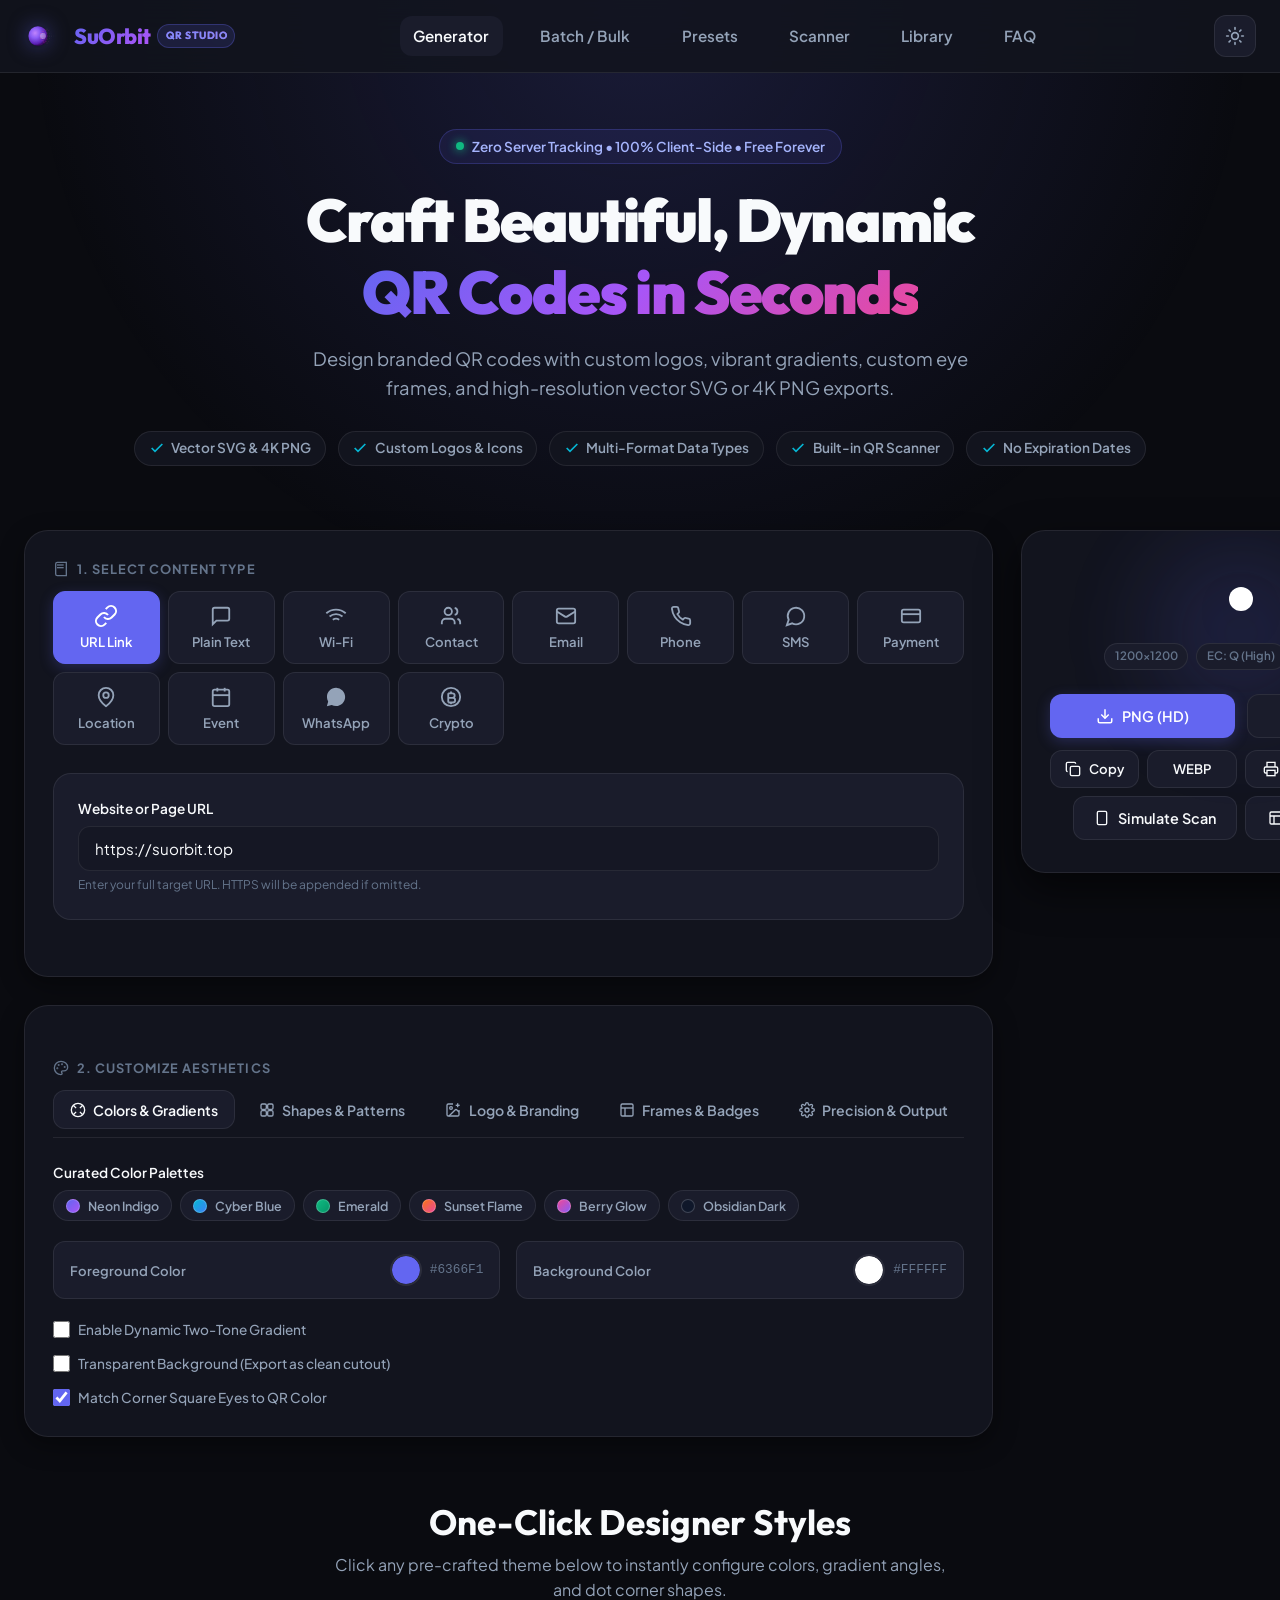
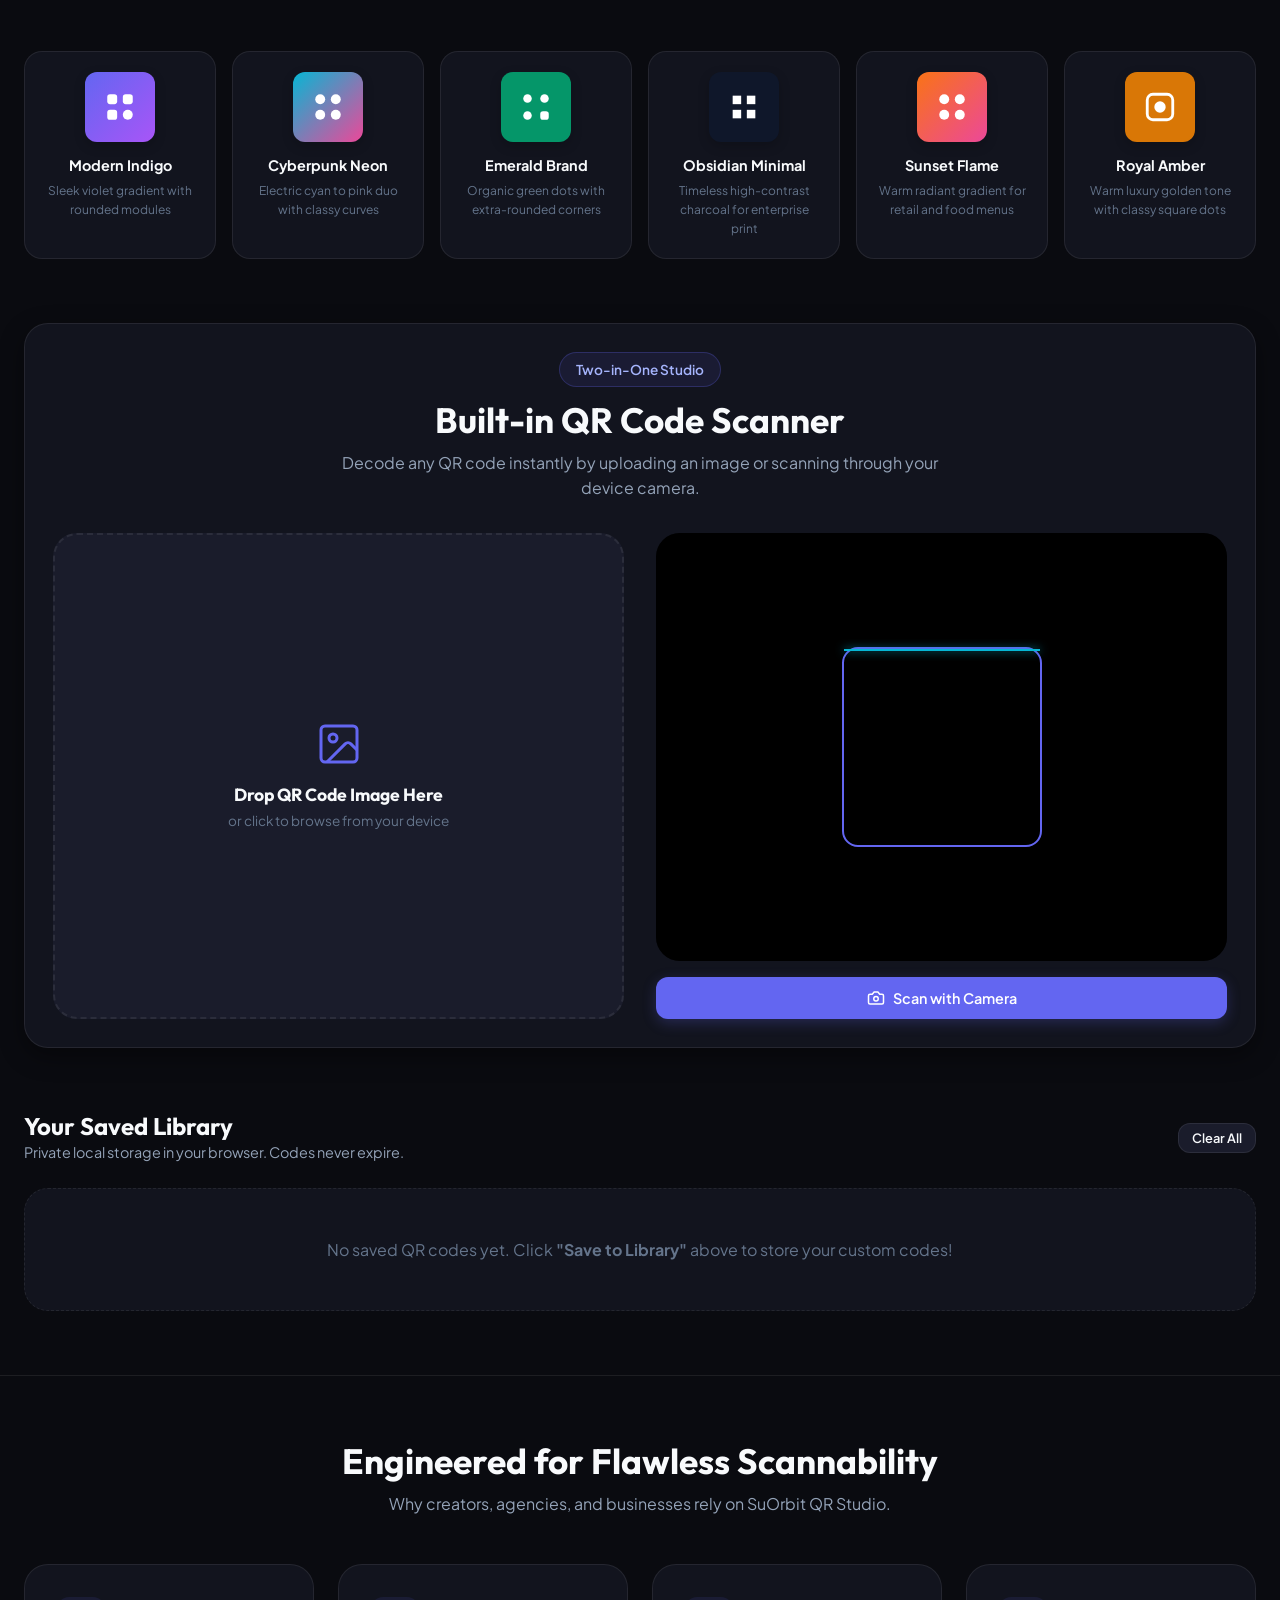
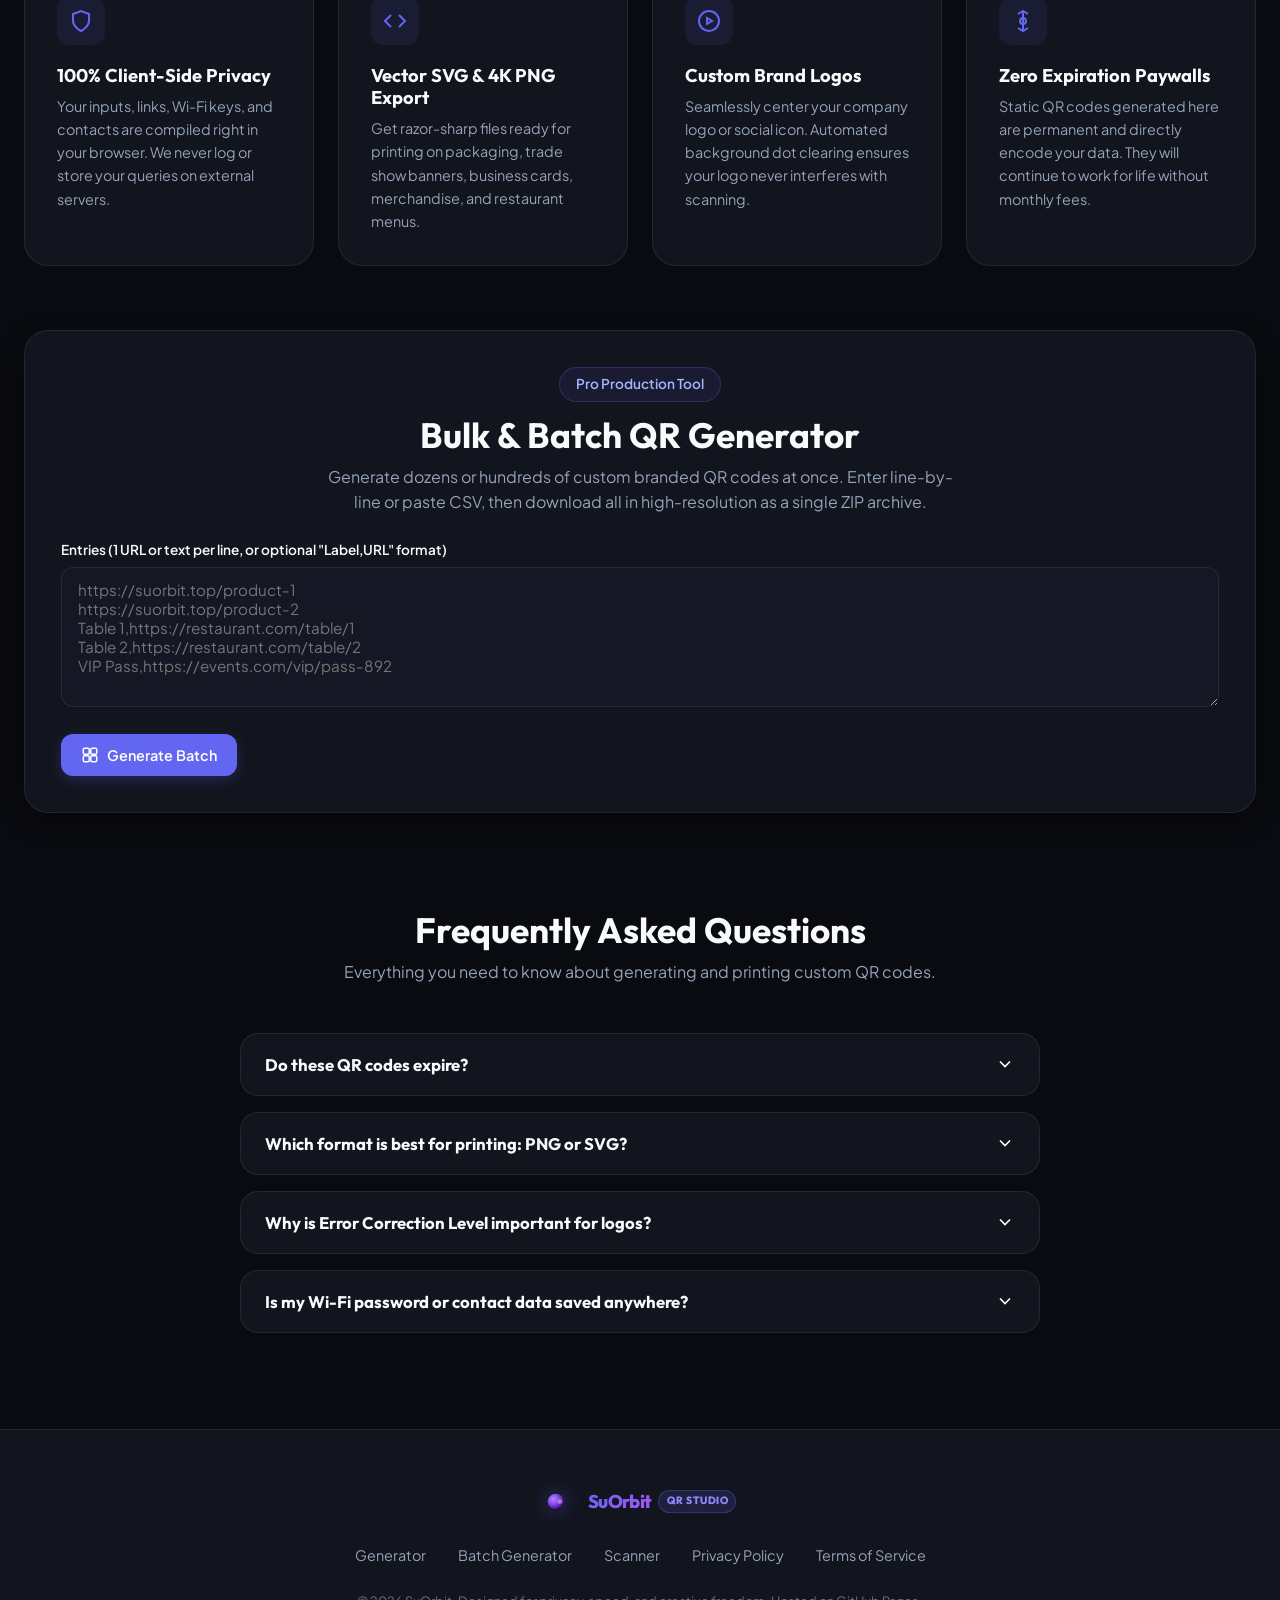
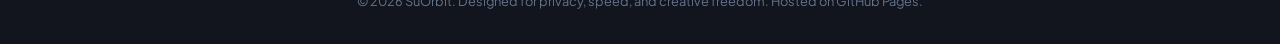
==== commit 4f141e16: "fix(mobile): restructure studio layout to naturally show live QR preview directly below inputs witho" ====
--- a/index.html
+++ b/index.html
@@ -116,10 +116,11 @@
 
   <!-- Main Generator App Container -->
   <main class="container app-container" id="generator-app">
-    <div class="studio-grid">
-
-      <!-- Left Column: Settings, Type Selector & Customizations -->
-      <section class="card-panel" aria-label="QR Code Generator Configuration">
+
+    <div class="studio-grid" id="main-studio-grid">
+
+      <!-- Configuration Panel: Content Type Selector & Inputs -->
+      <section class="card-panel config-panel" aria-label="QR Code Content Configuration">
         
         <!-- Type Selection Tab Bar -->
         <div class="type-selector-wrapper">
@@ -447,7 +448,78 @@
             </div>
           </div>
         </div>
-
+      </section>
+
+      <!-- Sticky Live Preview Card (Placed 2nd for mobile-first natural flow) -->
+      <aside class="preview-sticky-wrap" aria-label="Live QR Code Preview & Actions">
+        <div class="preview-card">
+          <!-- Ambient Glow matching color -->
+          <div class="preview-card-glow"></div>
+
+          <div class="preview-stage">
+            <!-- Dynamic QR Code Frame Wrapper -->
+            <div class="qr-frame-wrapper frame-none" id="qr-frame-wrapper">
+              <div class="qr-canvas-holder" id="qr-canvas-container">
+                <!-- Injected via QRCodeStyling -->
+              </div>
+              <span class="frame-text-badge" id="frame-badge-text">SCAN ME</span>
+            </div>
+          </div>
+
+          <!-- Real-Time Spec Chips -->
+          <div class="preview-specs-chips">
+            <span class="spec-badge" id="spec-res-badge">1200x1200</span>
+            <span class="spec-badge" id="spec-ec-badge">EC: Q (High)</span>
+            <span class="spec-badge">Vector / 4K</span>
+          </div>
+
+          <!-- Download Action Grid -->
+          <div class="download-actions-grid">
+            <button class="btn btn-primary" id="btn-download-png">
+              <svg xmlns="http://www.w3.org/2000/svg" width="18" height="18" viewBox="0 0 24 24" fill="none" stroke="currentColor" stroke-width="2"><path d="M21 15v4a2 2 0 0 1-2 2H5a2 2 0 0 1-2-2v-4"/><polyline points="7 10 12 15 17 10"/><line x1="12" x2="12" y1="15" y2="3"/></svg>
+              PNG (HD)
+            </button>
+            <button class="btn btn-secondary" id="btn-download-svg">
+              <svg xmlns="http://www.w3.org/2000/svg" width="18" height="18" viewBox="0 0 24 24" fill="none" stroke="currentColor" stroke-width="2"><path d="M14.5 2H6a2 2 0 0 0-2 2v16a2 2 0 0 0 2 2h12a2 2 0 0 0 2-2V7.5L14.5 2z"/><polyline points="14 2 14 8 20 8"/><path d="M8 13h2"/><path d="M8 17h2"/><path d="M14 13h2"/><path d="M14 17h2"/></svg>
+              SVG (Vector)
+            </button>
+          </div>
+
+          <!-- Secondary Toolbar: Copy, Print, Save -->
+          <div class="secondary-actions-bar">
+            <button class="btn btn-secondary" id="btn-copy-image" title="Copy PNG directly to clipboard">
+              <svg xmlns="http://www.w3.org/2000/svg" width="16" height="16" viewBox="0 0 24 24" fill="none" stroke="currentColor" stroke-width="2"><rect width="14" height="14" x="8" y="8" rx="2" ry="2"/><path d="M4 16c-1.1 0-2-.9-2-2V4c0-1.1.9-2 2-2h10c1.1 0 2 .9 2 2"/></svg>
+              Copy
+            </button>
+            <button class="btn btn-secondary" id="btn-download-webp" title="Download modern WEBP">
+              WEBP
+            </button>
+            <button class="btn btn-secondary" id="btn-print-qr" title="Print friendly layout">
+              <svg xmlns="http://www.w3.org/2000/svg" width="16" height="16" viewBox="0 0 24 24" fill="none" stroke="currentColor" stroke-width="2"><polyline points="6 9 6 2 18 2 18 9"/><path d="M6 18H4a2 2 0 0 1-2-2v-5a2 2 0 0 1 2-2h16a2 2 0 0 1 2 2v5a2 2 0 0 1-2 2h-2"/><rect width="12" height="8" x="6" y="14"/></svg>
+              Print
+            </button>
+            <button class="btn btn-secondary" id="btn-save-library" title="Save to local browser history">
+              <svg xmlns="http://www.w3.org/2000/svg" width="16" height="16" viewBox="0 0 24 24" fill="none" stroke="currentColor" stroke-width="2"><polygon points="12 2 15.09 8.26 22 9.27 17 14.14 18.18 21.02 12 17.77 5.82 21.02 7 14.14 2 9.27 8.91 8.26 12 2"/></svg>
+              Save
+            </button>
+          </div>
+
+          <!-- Interactive Simulator & A4 Sticker Sheet Studio -->
+          <div class="preview-simulator-bar" style="display: grid; grid-template-columns: 1fr 1fr; gap: 0.5rem; margin-top: 0.5rem;">
+            <button class="btn btn-secondary" id="btn-simulate-scan" title="Simulate real smartphone camera scanning">
+              <svg xmlns="http://www.w3.org/2000/svg" width="16" height="16" viewBox="0 0 24 24" fill="none" stroke="currentColor" stroke-width="2"><rect width="14" height="20" x="5" y="2" rx="2" ry="2"/><line x1="12" x2="12.01" y1="18" y2="18"/></svg>
+              Simulate Scan
+            </button>
+            <button class="btn btn-secondary" id="btn-sticker-sheet" title="A4 Multi-label print sheet with cut lines">
+              <svg xmlns="http://www.w3.org/2000/svg" width="16" height="16" viewBox="0 0 24 24" fill="none" stroke="currentColor" stroke-width="2"><rect width="18" height="18" x="3" y="3" rx="2"/><path d="M3 9h18"/><path d="M9 21V9"/></svg>
+              Sticker Sheet
+            </button>
+          </div>
+        </div>
+      </aside>
+
+      <!-- Customization Panel: Colors, Shapes, Logo, Frames -->
+      <section class="card-panel customization-panel" aria-label="QR Code Customizations">
         <!-- Customization Tabs Section -->
         <div class="customization-section">
           <div class="section-label">
@@ -800,76 +872,7 @@
             </div>
           </div>
         </div>
-
       </section>
-
-      <!-- Right Column: Sticky Live Preview Card -->
-      <aside class="preview-sticky-wrap" aria-label="Live QR Code Preview & Actions">
-        <div class="preview-card">
-          <!-- Ambient Glow matching color -->
-          <div class="preview-card-glow"></div>
-
-          <div class="preview-stage">
-            <!-- Dynamic QR Code Frame Wrapper -->
-            <div class="qr-frame-wrapper frame-none" id="qr-frame-wrapper">
-              <div class="qr-canvas-holder" id="qr-canvas-container">
-                <!-- Injected via QRCodeStyling -->
-              </div>
-              <span class="frame-text-badge" id="frame-badge-text">SCAN ME</span>
-            </div>
-          </div>
-
-          <!-- Real-Time Spec Chips -->
-          <div class="preview-specs-chips">
-            <span class="spec-badge" id="spec-res-badge">1200x1200</span>
-            <span class="spec-badge" id="spec-ec-badge">EC: Q (High)</span>
-            <span class="spec-badge">Vector / 4K</span>
-          </div>
-
-          <!-- Download Action Grid -->
-          <div class="download-actions-grid">
-            <button class="btn btn-primary" id="btn-download-png">
-              <svg xmlns="http://www.w3.org/2000/svg" width="18" height="18" viewBox="0 0 24 24" fill="none" stroke="currentColor" stroke-width="2"><path d="M21 15v4a2 2 0 0 1-2 2H5a2 2 0 0 1-2-2v-4"/><polyline points="7 10 12 15 17 10"/><line x1="12" x2="12" y1="15" y2="3"/></svg>
-              PNG (HD)
-            </button>
-            <button class="btn btn-secondary" id="btn-download-svg">
-              <svg xmlns="http://www.w3.org/2000/svg" width="18" height="18" viewBox="0 0 24 24" fill="none" stroke="currentColor" stroke-width="2"><path d="M14.5 2H6a2 2 0 0 0-2 2v16a2 2 0 0 0 2 2h12a2 2 0 0 0 2-2V7.5L14.5 2z"/><polyline points="14 2 14 8 20 8"/><path d="M8 13h2"/><path d="M8 17h2"/><path d="M14 13h2"/><path d="M14 17h2"/></svg>
-              SVG (Vector)
-            </button>
-          </div>
-
-          <!-- Secondary Toolbar: Copy, Print, Save -->
-          <div class="secondary-actions-bar">
-            <button class="btn btn-secondary" id="btn-copy-image" title="Copy PNG directly to clipboard">
-              <svg xmlns="http://www.w3.org/2000/svg" width="16" height="16" viewBox="0 0 24 24" fill="none" stroke="currentColor" stroke-width="2"><rect width="14" height="14" x="8" y="8" rx="2" ry="2"/><path d="M4 16c-1.1 0-2-.9-2-2V4c0-1.1.9-2 2-2h10c1.1 0 2 .9 2 2"/></svg>
-              Copy
-            </button>
-            <button class="btn btn-secondary" id="btn-download-webp" title="Download modern WEBP">
-              WEBP
-            </button>
-            <button class="btn btn-secondary" id="btn-print-qr" title="Print friendly layout">
-              <svg xmlns="http://www.w3.org/2000/svg" width="16" height="16" viewBox="0 0 24 24" fill="none" stroke="currentColor" stroke-width="2"><polyline points="6 9 6 2 18 2 18 9"/><path d="M6 18H4a2 2 0 0 1-2-2v-5a2 2 0 0 1 2-2h16a2 2 0 0 1 2 2v5a2 2 0 0 1-2 2h-2"/><rect width="12" height="8" x="6" y="14"/></svg>
-              Print
-            </button>
-            <button class="btn btn-secondary" id="btn-save-library" title="Save to local browser history">
-              <svg xmlns="http://www.w3.org/2000/svg" width="16" height="16" viewBox="0 0 24 24" fill="none" stroke="currentColor" stroke-width="2"><polygon points="12 2 15.09 8.26 22 9.27 17 14.14 18.18 21.02 12 17.77 5.82 21.02 7 14.14 2 9.27 8.91 8.26 12 2"/></svg>
-              Save
-            </button>
-          </div>
-
-          <!-- Interactive Simulator & A4 Sticker Sheet Studio -->
-          <div style="display: grid; grid-template-columns: 1fr 1fr; gap: 0.5rem; margin-top: 0.5rem;">
-            <button class="btn btn-secondary" id="btn-simulate-scan" title="Simulate real smartphone camera scanning">
-              <svg xmlns="http://www.w3.org/2000/svg" width="16" height="16" viewBox="0 0 24 24" fill="none" stroke="currentColor" stroke-width="2"><rect width="14" height="20" x="5" y="2" rx="2" ry="2"/><line x1="12" x2="12.01" y1="18" y2="18"/></svg>
-              Simulate Scan
-            </button>
-            <button class="btn btn-secondary" id="btn-sticker-sheet" title="A4 Multi-label print sheet with cut lines">
-              <svg xmlns="http://www.w3.org/2000/svg" width="16" height="16" viewBox="0 0 24 24" fill="none" stroke="currentColor" stroke-width="2"><rect width="18" height="18" x="3" y="3" rx="2"/><path d="M3 9h18"/><path d="M9 21V9"/></svg>
-              Sticker Sheet
-            </button>
-          </div>
-        </div>
-      </aside>
 
     </div>
   </main>
--- a/assets/css/style.css
+++ b/assets/css/style.css
@@ -371,20 +371,26 @@
 .studio-grid {
   display: grid;
   grid-template-columns: 1fr 440px;
-  gap: 2rem;
+  grid-template-areas:
+    "config preview"
+    "custom preview";
+  gap: 1.75rem;
   align-items: start;
 }
 
-@media (max-width: 1024px) {
-  .studio-grid {
-    grid-template-columns: 1fr;
-  }
-  .preview-sticky-wrap {
-    order: -1;
-    position: relative;
-    top: 0;
-    margin-bottom: 1.5rem;
-  }
+.config-panel {
+  grid-area: config;
+}
+
+.preview-sticky-wrap {
+  grid-area: preview;
+  position: sticky;
+  top: 96px;
+  z-index: 20;
+}
+
+.customization-panel {
+  grid-area: custom;
 }
 
 /* Card Surface */
@@ -1893,3 +1899,585 @@
   max-width: 100px;
 }
 
+/* ==========================================================================
+   Comprehensive Mobile & Tablet Responsive Architecture
+   ========================================================================== */
+
+/* Global Overflow Protection */
+html, body {
+  overflow-x: hidden;
+  max-width: 100vw;
+  width: 100%;
+}
+
+/* Tablet & Mobile Screens (<= 1024px) */
+@media (max-width: 1024px) {
+  .studio-grid {
+    display: flex;
+    flex-direction: column;
+    gap: 1.25rem;
+  }
+
+  .config-panel {
+    order: 1;
+    width: 100%;
+  }
+
+  .preview-sticky-wrap {
+    order: 2;
+    width: 100%;
+    position: relative;
+    top: 0;
+    margin: 0;
+  }
+
+  .customization-panel {
+    order: 3;
+    width: 100%;
+  }
+
+  /* Single-Row Horizontal Pill Carousel for Content Types */
+  .type-buttons-grid {
+    display: flex;
+    overflow-x: auto;
+    -webkit-overflow-scrolling: touch;
+    scrollbar-width: none;
+    gap: 0.5rem;
+    padding: 4px 2px 8px 2px;
+    margin: 0 -0.5rem;
+    padding-left: 0.5rem;
+    padding-right: 0.5rem;
+  }
+
+  .type-buttons-grid::-webkit-scrollbar {
+    display: none;
+  }
+
+  .type-btn {
+    flex: 0 0 auto;
+    display: inline-flex;
+    flex-direction: row;
+    align-items: center;
+    justify-content: center;
+    gap: 0.45rem;
+    padding: 0.55rem 0.95rem;
+    font-size: 0.82rem;
+    font-weight: 600;
+    height: 40px;
+    min-height: 40px;
+    min-width: auto;
+    border-radius: var(--radius-full);
+    white-space: nowrap;
+  }
+
+  .type-btn svg {
+    width: 16px;
+    height: 16px;
+    flex-shrink: 0;
+  }
+
+  .preview-card {
+    max-width: 100%;
+    margin: 0 auto;
+    width: 100%;
+  }
+}
+
+/* Tablet & Mobile Nav Strip (< 860px) */
+@media (max-width: 860px) {
+  .site-header {
+    padding: 0;
+  }
+
+  .nav-container {
+    height: 56px;
+    padding: 0 1rem;
+    display: flex;
+    align-items: center;
+    justify-content: space-between;
+  }
+
+  .brand-text {
+    font-size: 1.15rem;
+  }
+
+  .brand-badge {
+    display: none;
+  }
+
+  nav[aria-label="Main Navigation"] {
+    background: var(--bg-surface-elevated);
+    border-bottom: 1px solid var(--border);
+    padding: 6px 1rem;
+    overflow-x: auto;
+    -webkit-overflow-scrolling: touch;
+    scrollbar-width: none;
+  }
+
+  nav[aria-label="Main Navigation"]::-webkit-scrollbar {
+    display: none;
+  }
+
+  .nav-links {
+    display: flex;
+    gap: 0.35rem;
+    width: max-content;
+  }
+
+  .nav-link {
+    font-size: 0.78rem;
+    padding: 0.35rem 0.65rem;
+    white-space: nowrap;
+    border-radius: var(--radius-full);
+  }
+
+  .features-grid {
+    grid-template-columns: 1fr 1fr;
+    gap: 1rem;
+  }
+}
+
+/* Mobile Screens (< 768px) */
+@media (max-width: 768px) {
+  :root {
+    --max-width: 100%;
+  }
+
+  .container {
+    padding-left: 0.85rem;
+    padding-right: 0.85rem;
+  }
+
+  /* Prevent iOS Safari auto-zoom on form inputs */
+  input[type="text"],
+  input[type="url"],
+  input[type="email"],
+  input[type="tel"],
+  input[type="number"],
+  input[type="datetime-local"],
+  input[type="password"],
+  textarea,
+  select {
+    font-size: 16px !important;
+  }
+
+  /* Compact Hero for Mobile */
+  .hero-section {
+    padding: 1.5rem 0 1rem;
+  }
+
+  .hero-pill {
+    font-size: 0.72rem;
+    padding: 0.25rem 0.65rem;
+    max-width: 100%;
+    white-space: normal;
+    text-align: center;
+    line-height: 1.4;
+    margin-bottom: 0.75rem;
+  }
+
+  .hero-title {
+    font-size: 1.75rem;
+    letter-spacing: -0.02em;
+    margin-bottom: 0.5rem;
+    line-height: 1.2;
+  }
+
+  .hero-subtitle {
+    font-size: 0.88rem;
+    line-height: 1.45;
+    margin-bottom: 0.75rem;
+  }
+
+  /* Hide bulky marketing chips on mobile to save vertical space */
+  .hero-features-chips {
+    display: none;
+  }
+
+  /* Touch-friendly Single-Row Content Type Swiper */
+  .type-buttons-grid {
+    display: flex;
+    overflow-x: auto;
+    -webkit-overflow-scrolling: touch;
+    scrollbar-width: none;
+    gap: 0.45rem;
+    padding: 2px 2px 6px 2px;
+    margin: 0 -0.5rem;
+    padding-left: 0.5rem;
+    padding-right: 0.5rem;
+  }
+
+  .type-buttons-grid::-webkit-scrollbar {
+    display: none;
+  }
+
+  .type-btn {
+    flex: 0 0 auto;
+    display: inline-flex;
+    flex-direction: row;
+    align-items: center;
+    gap: 0.4rem;
+    padding: 0.45rem 0.8rem;
+    font-size: 0.8rem;
+    font-weight: 600;
+    height: 38px;
+    min-height: 38px;
+    border-radius: var(--radius-full);
+    white-space: nowrap;
+  }
+
+  .type-btn svg {
+    width: 15px;
+    height: 15px;
+    flex-shrink: 0;
+  }
+
+  /* Card Panels */
+  .card-panel {
+    padding: 1.1rem 0.85rem;
+    border-radius: var(--radius-lg);
+  }
+
+  .form-section {
+    padding: 0.9rem 0.75rem;
+    border-radius: var(--radius-md);
+    margin-bottom: 0;
+  }
+
+  /* Preview Card */
+  .preview-card {
+    padding: 1.25rem 0.85rem;
+    border-radius: var(--radius-lg);
+    width: 100%;
+    max-width: 100%;
+    box-sizing: border-box;
+    overflow: hidden;
+  }
+
+  .preview-stage {
+    padding: 0.5rem 0;
+    width: 100%;
+    max-width: 100%;
+    overflow: hidden;
+  }
+
+  .qr-frame-wrapper {
+    max-width: 100%;
+    width: 100%;
+    padding: 12px;
+    box-sizing: border-box;
+    overflow: hidden;
+  }
+
+  .qr-canvas-holder {
+    width: 100%;
+    max-width: 240px;
+    margin: 0 auto;
+    overflow: hidden;
+    display: flex;
+    justify-content: center;
+    align-items: center;
+  }
+
+  .qr-canvas-holder canvas,
+  .qr-canvas-holder svg {
+    width: 100% !important;
+    max-width: 100% !important;
+    height: auto !important;
+    display: block;
+    object-fit: contain;
+  }
+
+  /* Download Buttons */
+  .download-actions-grid {
+    width: 100%;
+    grid-template-columns: 1fr 1fr;
+    gap: 0.5rem;
+    margin-bottom: 0.5rem;
+  }
+
+  .download-actions-grid .btn {
+    padding: 0.75rem 0.5rem;
+    font-size: 0.85rem;
+    min-height: 44px;
+  }
+
+  /* Secondary Toolbar */
+  .secondary-actions-bar {
+    width: 100%;
+    display: grid;
+    grid-template-columns: repeat(4, 1fr);
+    gap: 0.35rem;
+    margin-bottom: 0.5rem;
+  }
+
+  .secondary-actions-bar .btn {
+    padding: 0.55rem 0.15rem;
+    font-size: 0.72rem;
+    min-height: 40px;
+    justify-content: center;
+    text-align: center;
+    gap: 0.25rem;
+  }
+
+  .secondary-actions-bar .btn svg {
+    width: 14px;
+    height: 14px;
+  }
+
+  /* Simulator & Sticker buttons */
+  .preview-simulator-bar {
+    width: 100%;
+    display: grid;
+    grid-template-columns: 1fr 1fr;
+    gap: 0.5rem;
+  }
+
+  .preview-simulator-bar .btn {
+    padding: 0.6rem 0.5rem;
+    font-size: 0.78rem;
+    min-height: 42px;
+    justify-content: center;
+  }
+
+  /* Form Panels */
+  .form-section {
+    padding: 1rem 0.85rem;
+    border-radius: var(--radius-md);
+  }
+
+  .input-row {
+    grid-template-columns: 1fr;
+    gap: 0.75rem;
+  }
+
+  /* Customization Subtabs */
+  .custom-tabs-nav {
+    gap: 0.35rem;
+    padding-bottom: 0.4rem;
+    margin-bottom: 1.25rem;
+  }
+
+  .tab-nav-btn {
+    font-size: 0.78rem;
+    padding: 0.5rem 0.75rem;
+    gap: 0.35rem;
+  }
+
+  .tab-nav-btn svg {
+    width: 14px;
+    height: 14px;
+  }
+
+  /* Color Pickers */
+  .color-picker-grid {
+    grid-template-columns: 1fr;
+    gap: 0.6rem;
+  }
+
+  .color-picker-item {
+    padding: 0.65rem 0.85rem;
+  }
+
+  /* Shape Buttons */
+  .shape-options-grid {
+    grid-template-columns: repeat(auto-fit, minmax(78px, 1fr));
+    gap: 0.4rem;
+  }
+
+  .shape-btn {
+    padding: 0.6rem 0.35rem;
+    font-size: 0.72rem;
+  }
+
+  /* Frame Buttons */
+  .frame-options-grid {
+    grid-template-columns: repeat(auto-fit, minmax(88px, 1fr));
+    gap: 0.4rem;
+  }
+
+  .frame-btn {
+    padding: 0.6rem 0.35rem;
+    font-size: 0.72rem;
+  }
+
+  /* Scanner Container */
+  .scanner-container {
+    grid-template-columns: 1fr;
+    gap: 1.25rem;
+  }
+
+  .scanner-dropzone {
+    padding: 1.75rem 1rem;
+    border-radius: var(--radius-lg);
+  }
+
+  .camera-scanner-wrapper {
+    border-radius: var(--radius-lg);
+    aspect-ratio: 1/1;
+  }
+
+  /* Batch Generator Section */
+  .batch-box {
+    padding: 1.25rem 0.85rem;
+    border-radius: var(--radius-lg);
+  }
+
+  .batch-results-grid {
+    grid-template-columns: repeat(auto-fill, minmax(95px, 1fr));
+    gap: 0.5rem;
+    padding: 0.5rem;
+    max-height: 300px;
+  }
+
+  .batch-thumb-item img {
+    width: 70px;
+    height: 70px;
+  }
+
+  /* History Grid */
+  .history-grid {
+    grid-template-columns: 1fr;
+    gap: 0.85rem;
+  }
+
+  .history-card {
+    padding: 0.85rem;
+  }
+
+  /* Presets Grid */
+  .presets-grid {
+    grid-template-columns: repeat(2, 1fr);
+    gap: 0.65rem;
+  }
+
+  .preset-card {
+    padding: 0.75rem 0.4rem;
+  }
+
+  .preset-preview-mini {
+    width: 50px;
+    height: 50px;
+  }
+
+  .preset-title {
+    font-size: 0.8rem;
+  }
+
+  .preset-desc {
+    font-size: 0.66rem;
+  }
+
+  /* Features Grid */
+  .features-grid {
+    grid-template-columns: 1fr;
+    gap: 1rem;
+  }
+
+  .feature-box {
+    padding: 1.25rem 1rem;
+  }
+
+  .section-head-centered {
+    margin-bottom: 1.75rem;
+  }
+
+  .section-head-centered h2 {
+    font-size: 1.65rem;
+  }
+
+  /* FAQ List */
+  .faq-question {
+    padding: 0.85rem;
+    font-size: 0.92rem;
+  }
+
+  .faq-answer {
+    padding: 0 0.85rem 0.85rem;
+    font-size: 0.86rem;
+  }
+
+  /* Footer */
+  .site-footer {
+    padding: 2.5rem 0 5rem; /* extra bottom padding so floating bar doesn't obscure footer */
+  }
+
+  .footer-links {
+    flex-wrap: wrap;
+    justify-content: center;
+    gap: 0.85rem;
+  }
+
+  /* Modals on Mobile */
+  .modal-overlay {
+    padding: 0.5rem;
+  }
+
+  .phone-simulator-chassis {
+    width: min(300px, calc(100vw - 20px));
+    height: min(540px, calc(100dvh - 24px));
+    border-radius: 32px;
+    border-width: 3px;
+  }
+
+  .simulator-qr-target {
+    width: 140px;
+    height: 140px;
+  }
+
+  .print-sheet-modal-body {
+    padding: 1.15rem 0.75rem;
+    border-radius: var(--radius-lg);
+    max-height: 94dvh;
+    width: 100%;
+  }
+
+  .print-sheet-preview-a4 {
+    padding: 8px;
+    overflow-x: auto;
+    -webkit-overflow-scrolling: touch;
+  }
+
+  .sticker-grid-layout {
+    min-width: 270px;
+    gap: 6px;
+  }
+
+  .sticker-tile {
+    padding: 6px;
+  }
+
+  .sticker-tile img {
+    max-width: 65px;
+  }
+
+  .grid-2x3 .sticker-tile img {
+    max-width: 95px;
+  }
+
+  /* Toast Notification */
+  .toast-container {
+    bottom: 4.5rem; /* above floating bar */
+    right: 1rem;
+    left: 1rem;
+  }
+
+  .toast {
+    font-size: 0.82rem;
+    padding: 0.75rem 1rem;
+  }
+}
+
+/* Extra Small Phones (< 380px) */
+@media (max-width: 380px) {
+  .secondary-actions-bar {
+    grid-template-columns: repeat(2, 1fr);
+  }
+
+  .presets-grid {
+    grid-template-columns: 1fr;
+  }
+}
+
+
+
